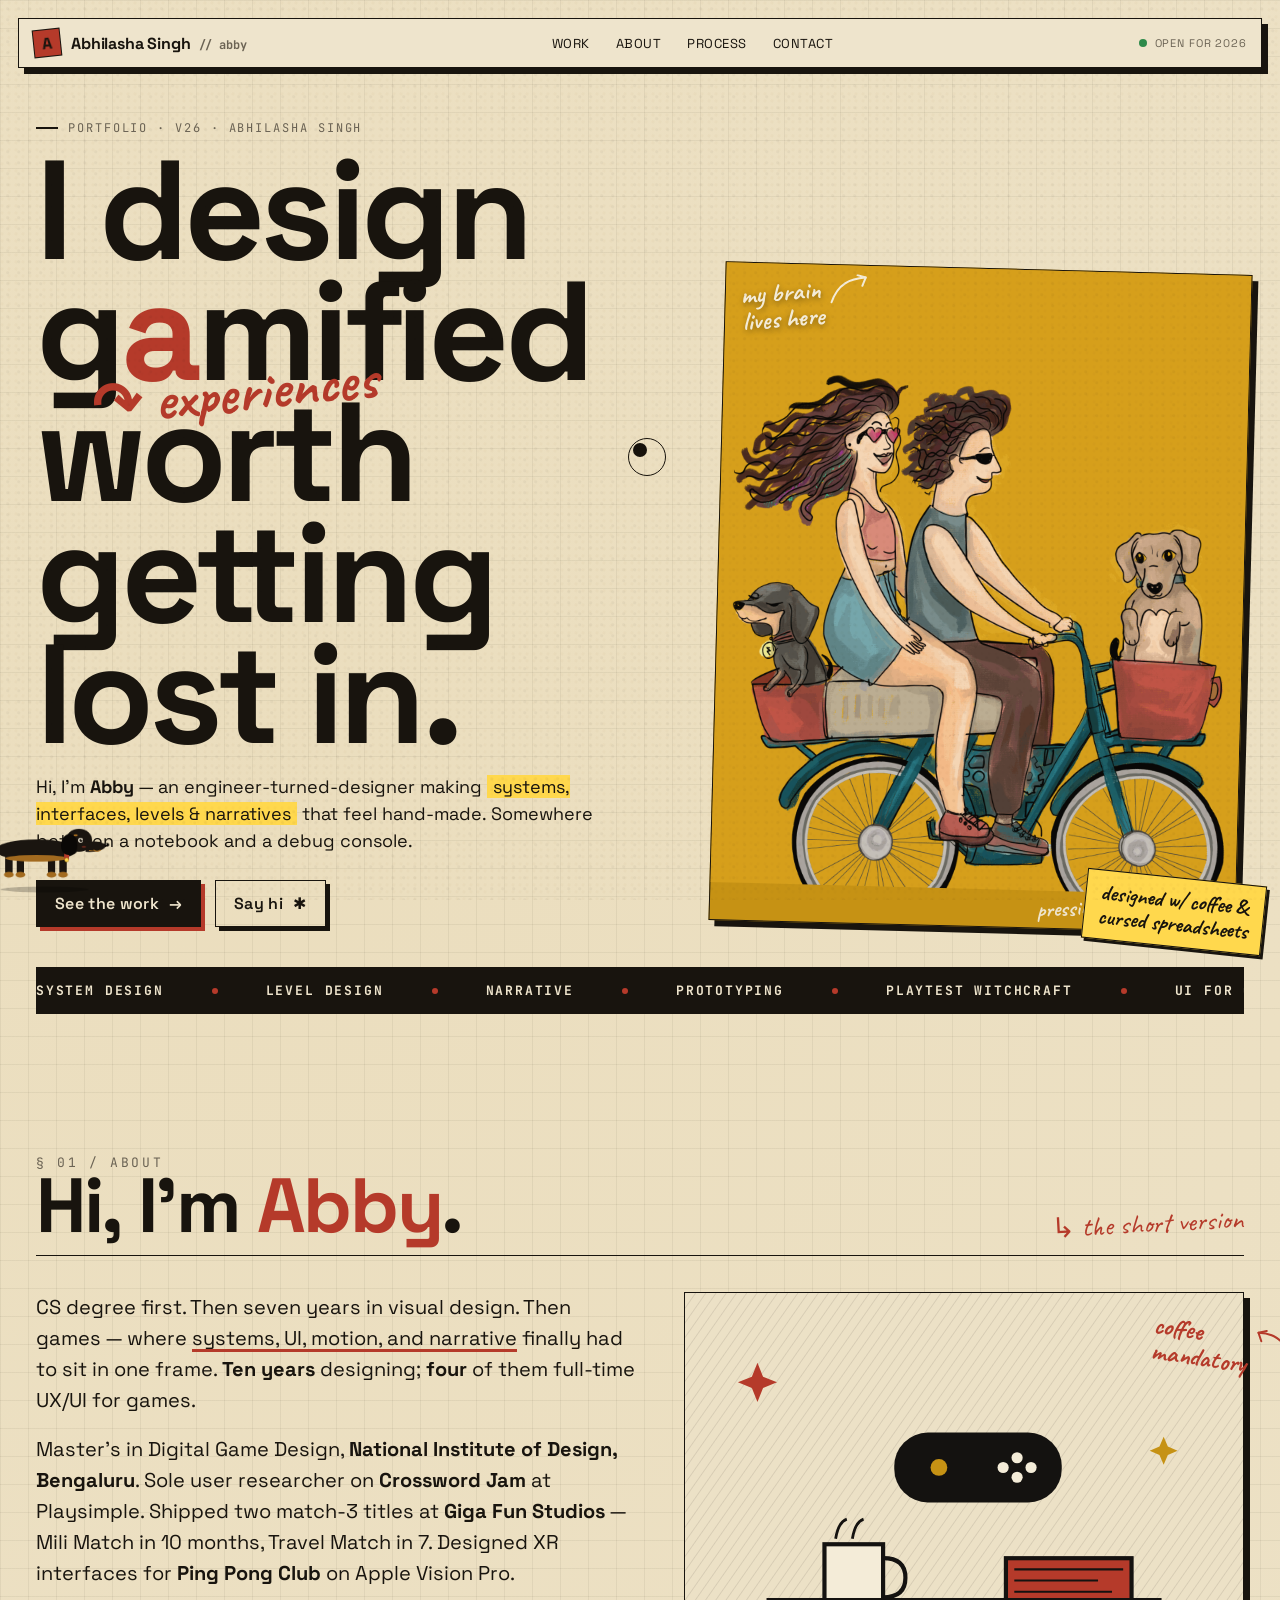
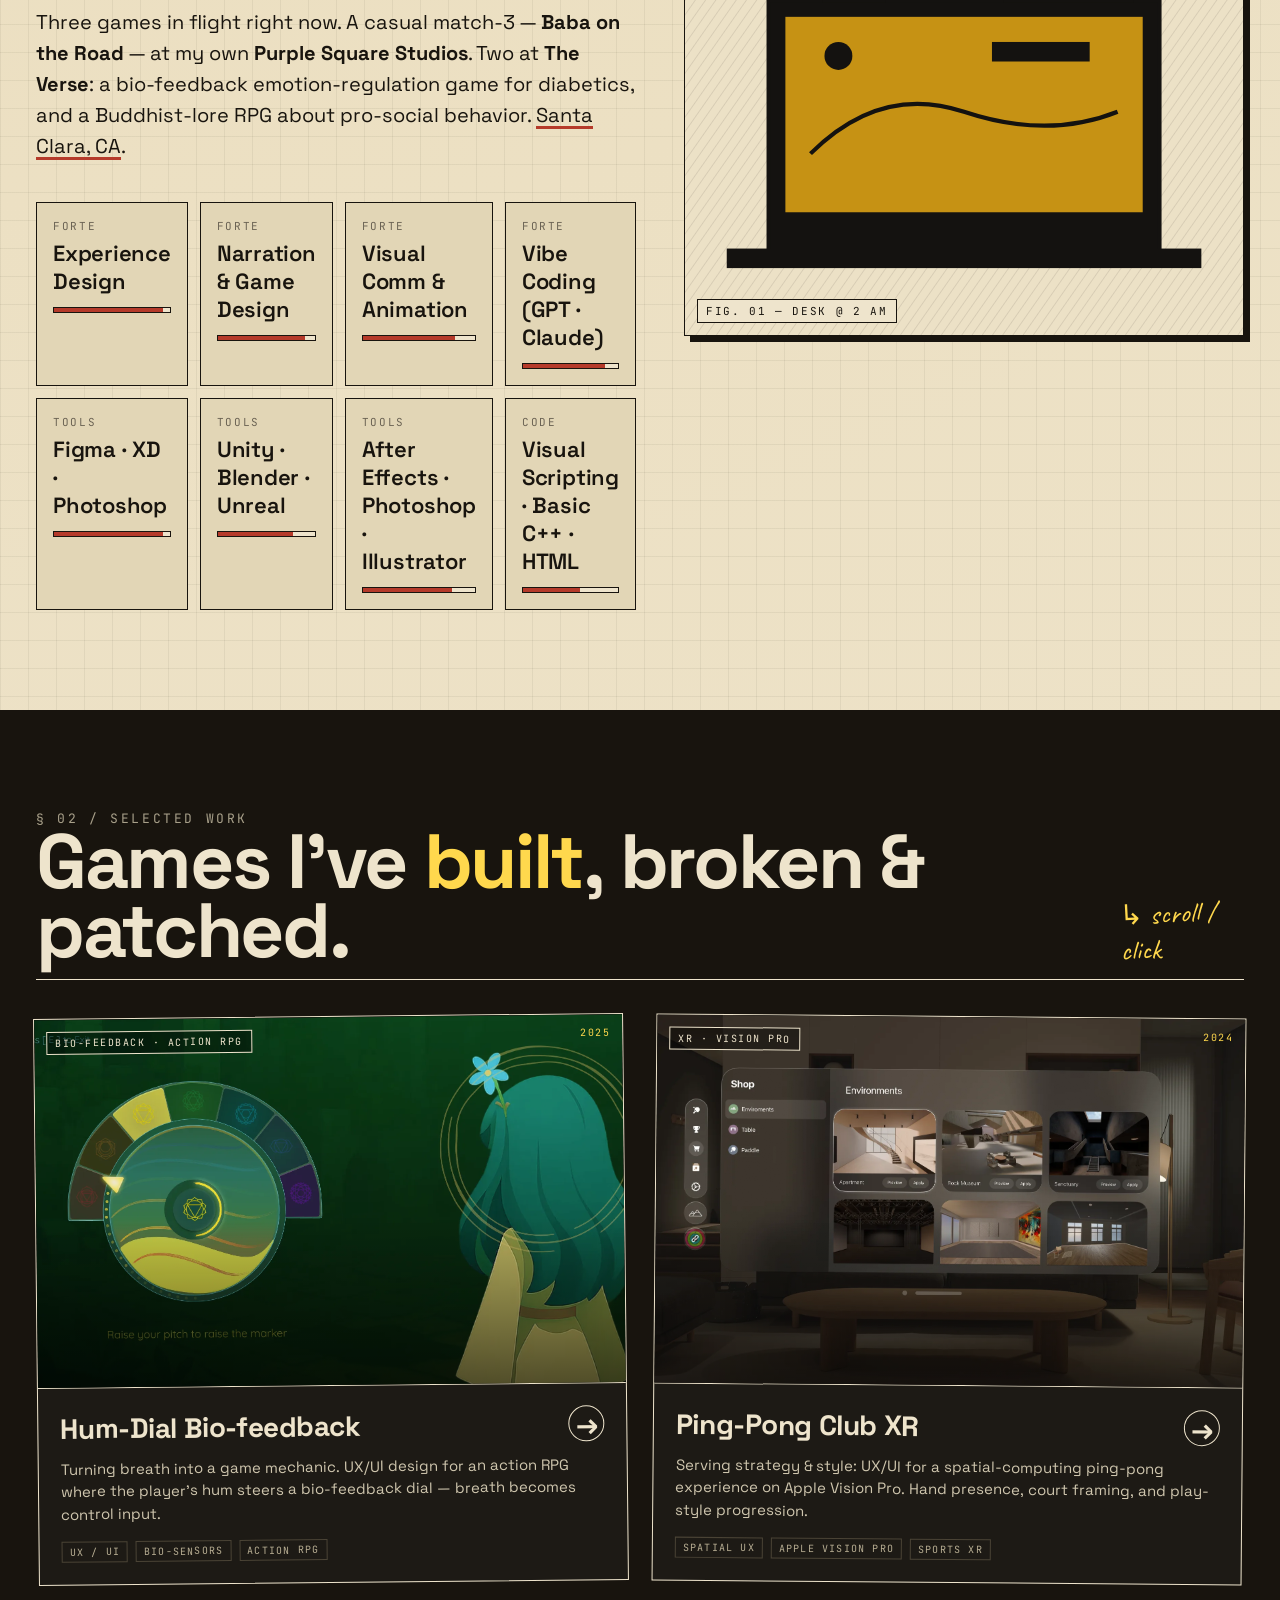
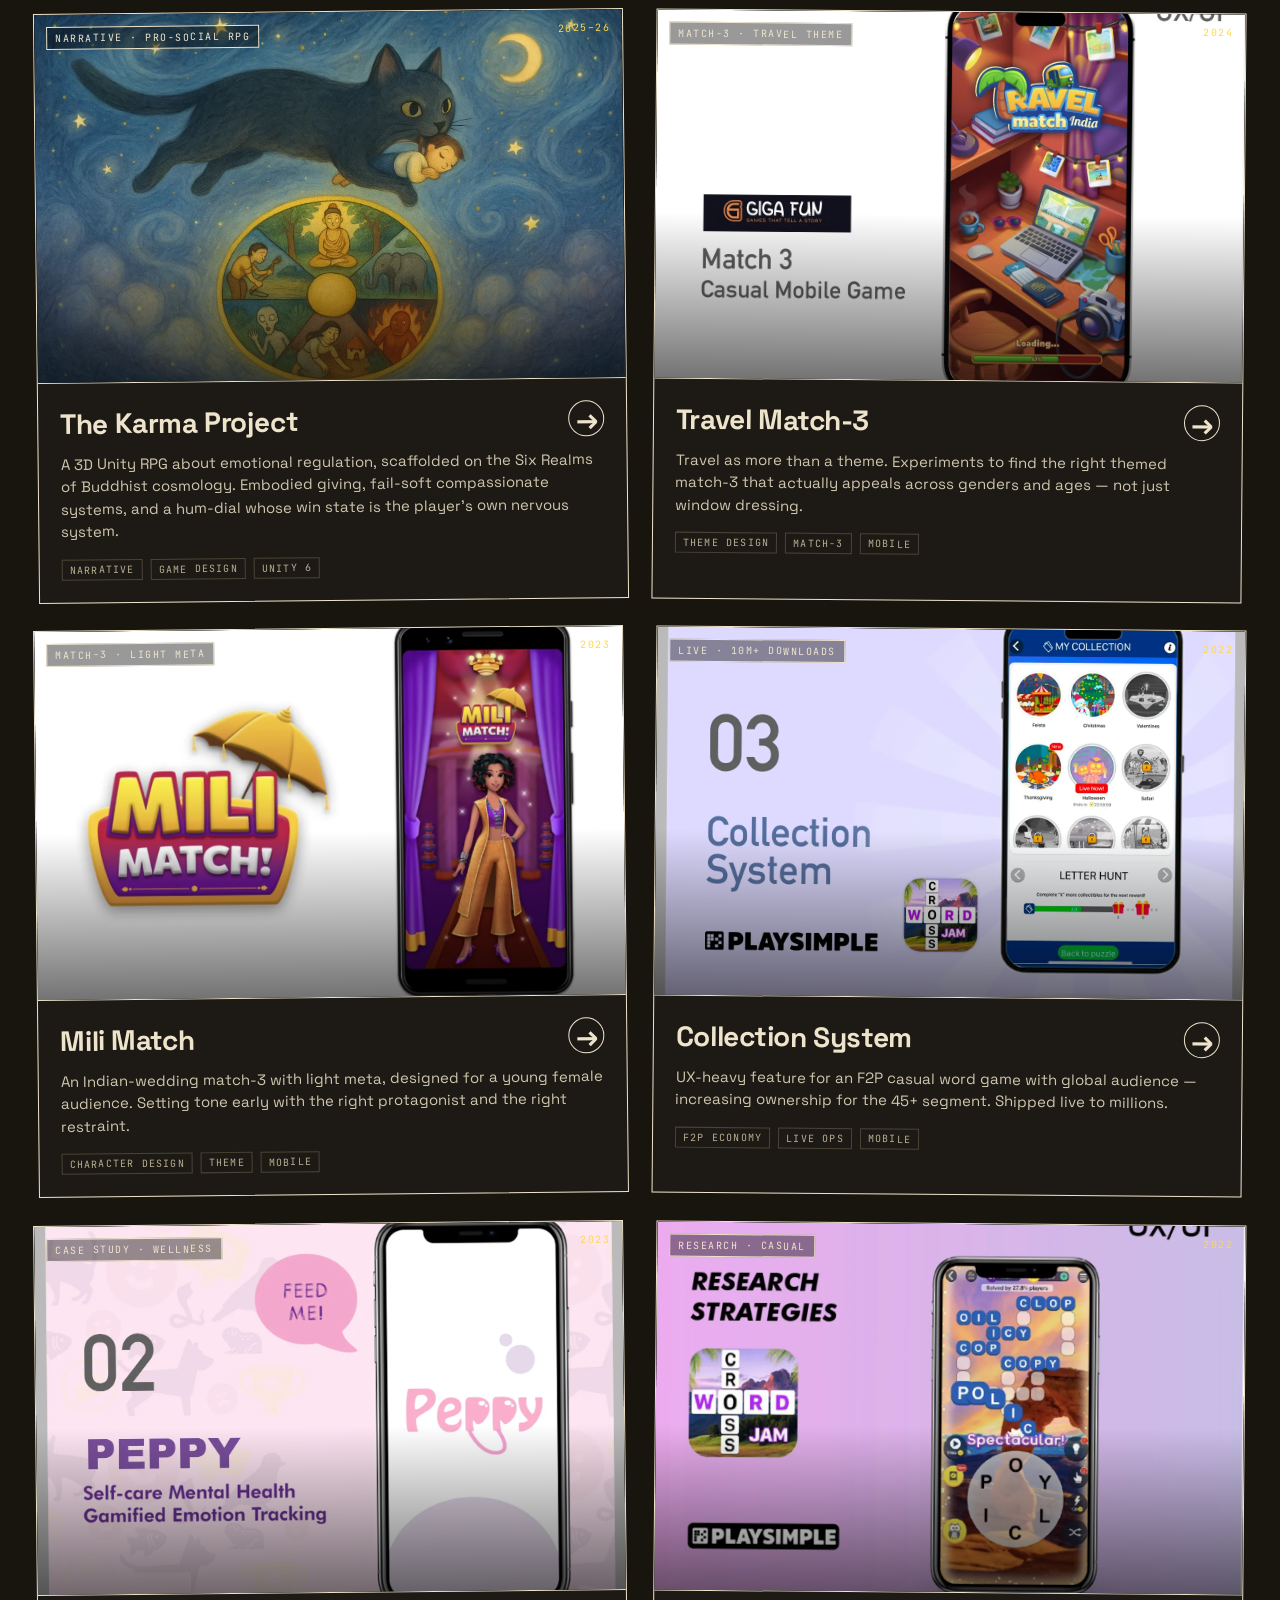
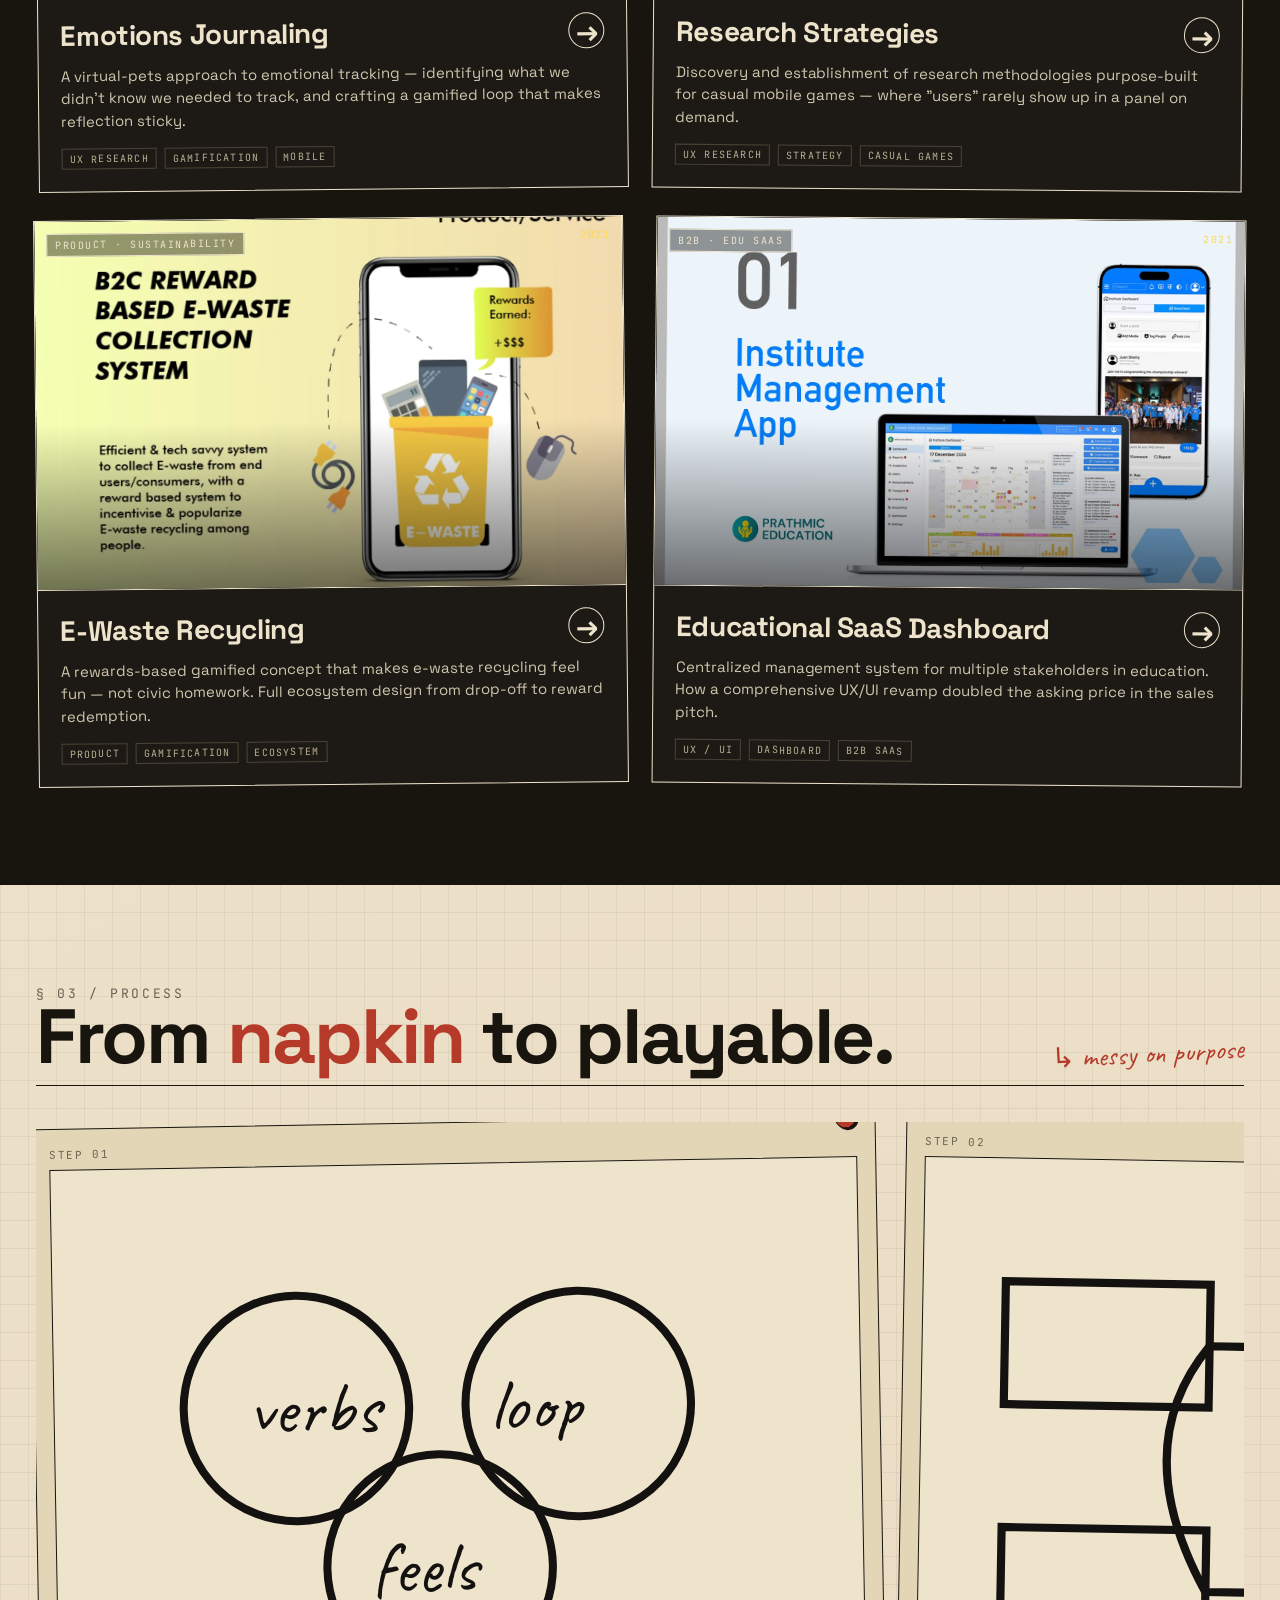
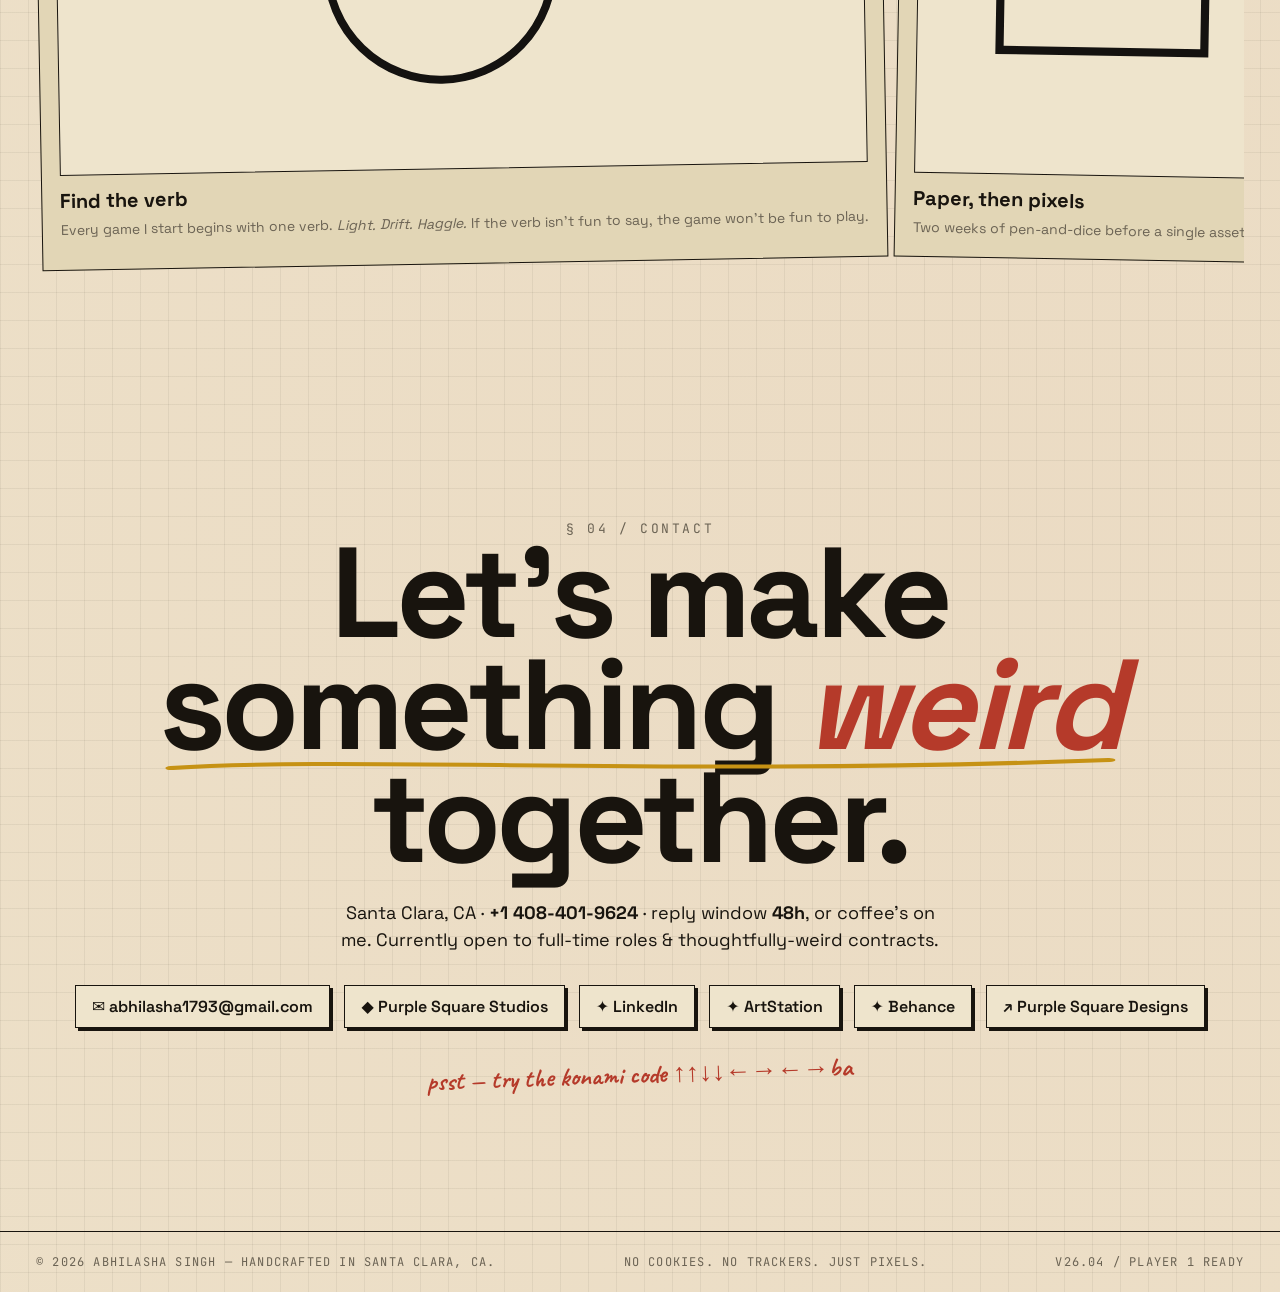
==== index.html @ 7308f390 "Dogs: spawn from opposite sides + 4s start-delay on dog2 Both dogs were spawning off-screen left onl" ====
<!doctype html>
<html lang="en">
<head>
<meta charset="utf-8" />
<meta name="viewport" content="width=device-width,initial-scale=1" />
<title>Abhilasha Singh — I design gamified experiences</title>
<link rel="preconnect" href="https://fonts.googleapis.com">
<link rel="preconnect" href="https://fonts.gstatic.com" crossorigin>
<link href="https://fonts.googleapis.com/css2?family=Space+Grotesk:wght@400;500;600;700&family=JetBrains+Mono:wght@400;500;700&family=Caveat:wght@500;700&display=swap" rel="stylesheet">
<style>
/* ----------- Tokens ----------- */
:root{
  --ink: #141210;          /* warm near-black */
  --paper: #f4ecd8;        /* aged paper */
  --paper-2:#ece1c6;
  --ochre:#c69214;         /* dark yellow primary */
  --ochre-deep:#8a6310;
  --highlight:#ffd84d;     /* punch */
  --line: #1a1814;
  --muted:#6b6354;
  --red:#b53a2a;           /* stamp red */
  --grid: rgba(20,18,16,.06);
  --radius: 2px;
  --shadow: 6px 6px 0 var(--ink);
}
*{box-sizing:border-box}
html,body{margin:0;padding:0;background:var(--paper);color:var(--ink);font-family:"Space Grotesk",system-ui,sans-serif;-webkit-font-smoothing:antialiased;}
body{
  background-image:
    radial-gradient(circle at 20% 10%, rgba(198,146,20,.08), transparent 40%),
    radial-gradient(circle at 80% 90%, rgba(181,58,42,.05), transparent 40%),
    linear-gradient(var(--grid) 1px, transparent 1px),
    linear-gradient(90deg, var(--grid) 1px, transparent 1px);
  background-size: auto, auto, 28px 28px, 28px 28px;
  cursor: none;
}
@media (hover: none){ body{cursor:auto} .cursor{display:none}}

/* paper grain */
body::before{
  content:"";position:fixed;inset:0;pointer-events:none;z-index:1;
  background-image:
    radial-gradient(circle at 30% 40%, rgba(138,99,16,.04) 0 1px, transparent 2px),
    radial-gradient(circle at 70% 80%, rgba(20,18,16,.05) 0 1px, transparent 2px);
  background-size: 7px 7px, 11px 11px;
  mix-blend-mode: multiply;
  opacity:.7;
}

a{color:inherit;text-decoration:none}
button{font:inherit;cursor:none}

.mono{font-family:"JetBrains Mono",ui-monospace,monospace}
.hand{font-family:"Caveat",cursive; font-weight:700}

/* ----------- Custom cursor ----------- */
.cursor{position:fixed;left:0;top:0;z-index:9999;pointer-events:none;mix-blend-mode:multiply;transition:transform .08s linear, width .18s, height .18s, background .18s}
.cursor .dot{width:14px;height:14px;border-radius:50%;background:var(--ink);transform:translate(-50%,-50%)}
.cursor .ring{position:absolute;left:50%;top:50%;width:38px;height:38px;border:1.5px solid var(--ink);border-radius:50%;transform:translate(-50%,-50%);transition:width .2s, height .2s, background .2s}
.cursor.hot .ring{width:60px;height:60px;background:var(--highlight)}
.cursor.hot .dot{background:var(--red)}

/* ----------- Nav ----------- */
.nav{
  position:fixed;top:18px;left:18px;right:18px;z-index:10;
  display:flex;justify-content:space-between;align-items:center;
  padding:10px 14px;border:1.5px solid var(--ink);background:var(--paper);
  box-shadow: var(--shadow);
}
.brand{display:flex;align-items:center;gap:10px;font-weight:700;letter-spacing:-.01em}
.brand .chip{width:28px;height:28px;background:var(--ochre);border:1.5px solid var(--ink);display:grid;place-items:center;font-family:"Space Grotesk";font-weight:700;transform:rotate(-6deg)}
.nav ul{display:flex;gap:22px;list-style:none;margin:0;padding:0;font-size:13px;letter-spacing:.04em;text-transform:uppercase}
.nav ul a{position:relative;padding:4px 2px}
.nav ul a::after{content:"";position:absolute;left:0;right:0;bottom:-2px;height:6px;background:var(--highlight);transform:scaleX(0);transform-origin:left;transition:transform .25s;z-index:-1;opacity:.7}
.nav ul a:hover::after{transform:scaleX(1)}
.nav .right{display:flex;align-items:center;gap:14px}
.status{display:flex;align-items:center;gap:8px;font-size:11px;letter-spacing:.08em;text-transform:uppercase;color:var(--muted)}
.status .blip{width:8px;height:8px;border-radius:50%;background:#2e8a4a;box-shadow:0 0 0 0 rgba(46,138,74,.7);animation:blip 1.8s infinite}
@keyframes blip{70%{box-shadow:0 0 0 10px rgba(46,138,74,0)} 100%{box-shadow:0 0 0 0 rgba(46,138,74,0)}}

/* ----------- Hero ----------- */
.hero{position:relative;padding:120px 36px 40px; min-height:100vh; display:flex; flex-direction:column; justify-content:center;}
.hero-grid{display:grid;grid-template-columns: 1.1fr .9fr; gap:36px; align-items:end}
.eyebrow{display:flex;gap:10px;align-items:center;font-size:12px;letter-spacing:.16em;text-transform:uppercase;color:var(--muted);margin-bottom:14px}
.eyebrow .tick{width:22px;height:1.5px;background:var(--ink)}
.headline{
  font-family:"Space Grotesk";
  font-weight:700;
  font-size: clamp(56px, 11vw, 180px);
  line-height:.86;
  letter-spacing:-.035em;
  margin:0;
}
.headline .abby{display:inline-block;position:relative}
.headline .abby em{font-style:normal;color:var(--ochre)}
.headline .deco{
  position:absolute;
  left:10%;bottom:-.5em;
  font-family:"Caveat",cursive;font-weight:700;color:var(--red);
  font-size:.42em;
  transform:rotate(-6deg);
  letter-spacing:0;
  white-space:nowrap;
  line-height:1;
}
.headline .stamp{
  display:inline-block;border:2.5px solid var(--red);color:var(--red);
  padding:6px 14px; font-family:"JetBrains Mono"; font-size:18px; letter-spacing:.1em;
  transform:rotate(-4deg); margin-left:16px; vertical-align:middle;
  text-transform:uppercase;
}
.subhead{
  margin-top:18px; max-width: 560px; font-size:18px; line-height:1.5;
}
.subhead .mark{background:var(--highlight); padding:0 6px;}
.cta-row{display:flex;gap:14px;margin-top:26px;flex-wrap:wrap}
.btn{
  display:inline-flex;align-items:center;gap:10px;
  border:1.5px solid var(--ink); padding:12px 18px;
  background:var(--ink);color:var(--paper);
  box-shadow: 4px 4px 0 var(--ochre);
  font-weight:600; letter-spacing:.02em;
  transition:transform .15s, box-shadow .15s;
}
.btn:hover{transform:translate(-2px,-2px); box-shadow:6px 6px 0 var(--ochre)}
.btn.ghost{background:transparent;color:var(--ink);box-shadow:4px 4px 0 var(--ink)}
.btn.ghost:hover{box-shadow:6px 6px 0 var(--ink)}
.btn .arrow{display:inline-block;transition:transform .2s}
.btn:hover .arrow{transform:translateX(4px)}

/* video card */
.video-card{
  position:relative;border:1.5px solid var(--ink); background:var(--ink);
  aspect-ratio: 4/5;overflow:hidden; box-shadow:var(--shadow);
  transform:rotate(1.5deg); transition:transform .3s;
}
.video-card:hover{transform:rotate(0deg) scale(1.01)}
.video-card video, .video-card img{width:100%;height:100%;object-fit:cover;display:block}
.video-card.banner{aspect-ratio:4/5; background:#c69214; border-color:var(--ink)}
.video-card .banner-crop{position:absolute;inset:0;overflow:hidden}
.video-card.banner img{width:100%;height:auto;display:block;transform:translateY(-18%);background:transparent}
.video-card .ph{
  position:absolute;inset:0;
  background:
    repeating-linear-gradient(45deg, #1a1814 0 14px, #222018 14px 28px);
  display:grid;place-items:center;
}
.video-card .ph .inner{
  text-align:center;color:var(--paper);font-family:"JetBrains Mono";font-size:12px;letter-spacing:.18em;
}
.video-card .ph .inner .big{font-family:"Space Grotesk";font-size:56px;line-height:1;letter-spacing:-.03em;color:var(--ochre);margin-bottom:10px}
.video-card .label{
  position:absolute;left:12px;top:12px;z-index:2;
  font-family:"JetBrains Mono";font-size:11px;color:var(--paper);
  border:1px solid var(--paper);padding:4px 8px;letter-spacing:.15em;text-transform:uppercase;
  background:rgba(20,18,16,.4);backdrop-filter:blur(4px);
}
.video-card .corner{position:absolute;right:10px;bottom:10px;color:var(--paper);font-family:"Caveat";font-size:22px;transform:rotate(-4deg)}
.sticky-note{
  position:absolute;right:-20px;bottom:-20px;
  background:var(--highlight);border:1.5px solid var(--ink);
  padding:10px 14px;font-family:"Caveat";font-weight:700;font-size:22px;
  transform:rotate(6deg); box-shadow:3px 3px 0 var(--ink);
  line-height:1.1; max-width:180px;
}

/* marquee ticker */
.ticker{
  margin-top:40px;border-top:1.5px solid var(--ink);border-bottom:1.5px solid var(--ink);
  overflow:hidden; background:var(--ink); color:var(--paper);
}
.ticker-track{display:flex;gap:48px;padding:14px 0;white-space:nowrap;animation:marq 38s linear infinite;font-family:"JetBrains Mono";font-size:13px;letter-spacing:.14em;text-transform:uppercase}
.ticker-track span{display:inline-flex;align-items:center;gap:48px}
.ticker-track .dot{width:6px;height:6px;background:var(--ochre);border-radius:50%}
@keyframes marq{to{transform:translateX(-50%)}}

/* ----------- Sections ----------- */
section{padding:100px 36px;position:relative}
.sec-head{display:flex;align-items:end;justify-content:space-between;gap:24px;margin-bottom:36px;border-bottom:1.5px solid var(--ink);padding-bottom:14px}
.sec-num{font-family:"JetBrains Mono";font-size:13px;letter-spacing:.2em;color:var(--muted)}
.sec-title{font-size:clamp(40px, 6vw, 84px);line-height:.9;letter-spacing:-.03em;margin:0;font-weight:700}
.sec-title em{font-style:normal;color:var(--ochre)}
.sec-kicker{font-family:"Caveat";font-size:28px;color:var(--red);transform:rotate(-3deg);display:inline-block}

/* About */
.about-grid{display:grid;grid-template-columns: 1fr 1fr; gap:48px;align-items:start}
.bio p{font-size:20px;line-height:1.55;margin:0 0 18px}
.bio .highlight{background:var(--highlight);padding:2px 6px;}
.bio .underline{text-decoration:underline;text-decoration-color:var(--ochre);text-decoration-thickness:3px;text-underline-offset:4px}
.portrait{
  position:relative; aspect-ratio:1/1.15; border:1.5px solid var(--ink);
  background: var(--paper-2);
  box-shadow: var(--shadow);
  overflow:hidden;
}
.portrait svg{width:100%;height:100%;display:block}
.portrait .tag{position:absolute;left:12px;bottom:12px;font-family:"JetBrains Mono";font-size:11px;letter-spacing:.15em;text-transform:uppercase;color:var(--ink);background:var(--paper);border:1px solid var(--ink);padding:4px 8px}
.annotate{position:absolute;font-family:"Caveat";font-weight:700;color:var(--red);font-size:26px;display:flex;gap:6px;align-items:flex-start;line-height:1}
.annotate svg{width:40px;height:30px;flex-shrink:0}

.skills{margin-top:40px;display:grid;grid-template-columns:repeat(4,1fr);gap:12px}
.skill{
  border:1.5px solid var(--ink);padding:16px;background:var(--paper-2);
  transition:transform .2s, background .2s;
}
.skill:hover{transform:translate(-3px,-3px);box-shadow:5px 5px 0 var(--ochre);background:var(--paper)}
.skill .k{font-family:"JetBrains Mono";font-size:11px;letter-spacing:.15em;color:var(--muted);text-transform:uppercase}
.skill .v{font-size:22px;font-weight:600;letter-spacing:-.01em;margin-top:6px}
.skill .meter{margin-top:12px;height:6px;background:var(--paper);border:1px solid var(--ink);overflow:hidden}
.skill .meter i{display:block;height:100%;background:var(--ochre)}

/* ----------- Projects ----------- */
.projects{background:var(--ink);color:var(--paper)}
.projects .sec-head{border-bottom-color:var(--paper)}
.projects .sec-num{color:#a8a08a}
.projects .sec-title em{color:var(--highlight)}
.proj-grid{display:grid;grid-template-columns:repeat(2,1fr);gap:28px}
.proj{
  position:relative;border:1.5px solid var(--paper);background:#1d1a15;
  padding:0;overflow:hidden;
  transition:transform .25s;
}
.proj:nth-child(odd){transform:rotate(-.6deg)}
.proj:nth-child(even){transform:rotate(.5deg)}
.proj:hover{transform:rotate(0) translateY(-6px)}
.proj .art{
  aspect-ratio:16/10; position:relative; overflow:hidden;
  background:#0d0c0a;
}
.proj .art .bg{position:absolute;inset:0}
.proj .art .bg svg{width:100%;height:100%}
.proj .art .tag{
  position:absolute;left:12px;top:12px;font-family:"JetBrains Mono";font-size:10px;letter-spacing:.15em;text-transform:uppercase;
  border:1px solid var(--paper);color:var(--paper);padding:4px 8px;background:rgba(0,0,0,.4);
}
.proj .art .yr{position:absolute;right:12px;top:12px;font-family:"JetBrains Mono";font-size:10px;letter-spacing:.15em;color:var(--highlight)}
.proj .body{padding:22px;display:flex;flex-direction:column;gap:12px;border-top:1.5px solid var(--paper)}
.proj .title{font-size:28px;letter-spacing:-.015em;font-weight:700;display:flex;align-items:center;justify-content:space-between;gap:10px}
.proj .title .go{width:36px;height:36px;border:1.5px solid var(--paper);display:grid;place-items:center;border-radius:50%;transition:background .2s,color .2s}
.proj:hover .title .go{background:var(--highlight);color:var(--ink);border-color:var(--highlight)}
.proj .desc{color:#cfc6ae;line-height:1.5;font-size:15px;margin:0}
.proj .meta{display:flex;gap:8px;flex-wrap:wrap;margin-top:4px}
.proj .meta span{font-family:"JetBrains Mono";font-size:10px;letter-spacing:.12em;text-transform:uppercase;border:1px solid #4a4335;padding:3px 7px;color:#b8ae93}
.proj.featured{grid-column:span 2}
.proj.featured .art{aspect-ratio:16/6}
.proj .art img{position:absolute;inset:0;width:100%;height:100%;object-fit:cover;display:block}
.proj .art::after{content:"";position:absolute;inset:0;background:linear-gradient(180deg,transparent 55%,rgba(0,0,0,.55));pointer-events:none;z-index:1}
.proj .art .tag,.proj .art .yr,.proj .art .sticker{z-index:2}

/* decorative stickers */
.sticker{
  position:absolute;z-index:2;font-family:"Caveat";font-weight:700;
  background:var(--ochre);color:var(--ink);padding:6px 10px;border:1.5px solid var(--ink);
  box-shadow:3px 3px 0 var(--ink);font-size:20px;transform:rotate(-6deg);
}

/* ----------- Process ----------- */
.process .rail{display:flex;gap:18px;overflow-x:auto;padding-bottom:16px;scroll-snap-type:x mandatory}
.process .card{
  min-width:320px;flex:0 0 auto;scroll-snap-align:start;
  border:1.5px solid var(--ink);background:var(--paper-2);padding:18px;
  position:relative;
}
.process .card:nth-child(odd){transform:rotate(-1deg)}
.process .card:nth-child(even){transform:rotate(1deg)}
.process .card .idx{font-family:"JetBrains Mono";font-size:11px;letter-spacing:.15em;color:var(--muted);margin-bottom:8px}
.process .card .sketch{aspect-ratio:4/3;background:var(--paper);border:1.5px solid var(--ink);margin-bottom:12px;overflow:hidden}
.process .card h4{margin:0 0 6px;font-size:20px}
.process .card p{margin:0;font-size:14px;color:var(--muted);line-height:1.5}
.process .card .pin{position:absolute;top:-10px;right:18px;width:22px;height:22px;background:var(--red);border-radius:50%;border:1.5px solid var(--ink);box-shadow:2px 2px 0 var(--ink)}

/* ----------- Contact ----------- */
.contact{text-align:center;padding:140px 36px}
.contact h2{font-size:clamp(60px,10vw,180px);line-height:.88;margin:0;letter-spacing:-.035em;font-weight:700}
.contact h2 em{font-style:italic;color:var(--ochre);font-family:"Space Grotesk"}
.contact .underline-scribble{position:relative;display:inline-block}
.contact .underline-scribble svg{position:absolute;left:0;right:0;bottom:-12px;width:100%;height:22px}
.contact .sub{max-width:620px;margin:24px auto 32px;font-size:18px;line-height:1.5}
.contact .links{display:flex;gap:14px;justify-content:center;flex-wrap:wrap;margin-top:10px}
.contact .links a{
  border:1.5px solid var(--ink);padding:10px 16px;background:var(--paper);
  box-shadow:3px 3px 0 var(--ink);font-weight:600;
  display:inline-flex;align-items:center;gap:8px;
  transition:transform .15s, background .15s;
}
.contact .links a:hover{transform:translate(-2px,-2px);box-shadow:5px 5px 0 var(--ink);background:var(--highlight)}

/* ----------- Footer ----------- */
footer{border-top:1.5px solid var(--ink);padding:22px 36px;display:flex;justify-content:space-between;gap:16px;font-family:"JetBrains Mono";font-size:12px;letter-spacing:.1em;text-transform:uppercase;color:var(--muted);flex-wrap:wrap}

/* ----------- Reveal ----------- */
.reveal{opacity:0;transform:translateY(18px);transition:opacity .7s ease, transform .7s cubic-bezier(.2,.8,.2,1)}
.reveal.in{opacity:1;transform:none}

/* ----------- Tweaks ----------- */
.tweaks{
  position:fixed;right:18px;bottom:18px;z-index:50;
  background:var(--paper);border:1.5px solid var(--ink);box-shadow:var(--shadow);
  width:260px;padding:12px;display:none;font-family:"JetBrains Mono";font-size:12px;
}
.tweaks.open{display:block}
.tweaks h4{margin:0 0 10px;font-family:"Space Grotesk";letter-spacing:-.01em;font-size:16px}
.tweaks .row{display:flex;justify-content:space-between;align-items:center;gap:10px;margin:8px 0}
.tweaks .swatches{display:flex;gap:6px}
.tweaks .sw{width:22px;height:22px;border:1.5px solid var(--ink);cursor:none}
.tweaks input[type=range]{width:110px}
.tweaks .seg{display:flex;border:1.5px solid var(--ink)}
.tweaks .seg button{flex:1;padding:4px 6px;background:var(--paper);border:0;border-left:1.5px solid var(--ink)}
.tweaks .seg button:first-child{border-left:0}
.tweaks .seg button.on{background:var(--ink);color:var(--paper)}

/* ----------- Dachshunds ----------- */
.doggos{position:fixed;left:0;right:0;bottom:0;height:110px;pointer-events:none;z-index:8;overflow:visible}
.doggo{position:absolute;bottom:4px;will-change:transform,left;transform-origin:50% 100%}
.doggo svg{display:block;overflow:visible}
.doggo .legA{transform-box:fill-box;transform-origin:50% 0%;animation:trot .36s ease-in-out infinite}
.doggo .legB{transform-box:fill-box;transform-origin:50% 0%;animation:trot .36s ease-in-out infinite;animation-delay:-.18s}
.doggo .tail{transform-box:fill-box;transform-origin:100% 50%;animation:wag .42s ease-in-out infinite}
.doggo .ear{transform-box:fill-box;transform-origin:50% 10%;animation:flop .36s ease-in-out infinite}
.doggo .bob{animation:bob .36s ease-in-out infinite;transform-box:fill-box;transform-origin:50% 100%}
.doggo.sniff .legA,.doggo.sniff .legB,.doggo.sniff .bob{animation:none}
.doggo.sniff .head{animation:sniff .5s ease-in-out infinite;transform-box:fill-box;transform-origin:50% 100%}
.doggo .shadow{opacity:.22;transform-box:fill-box;transform-origin:center;animation:shad .36s ease-in-out infinite}
@keyframes trot{0%{transform:translateY(0) rotate(20deg)}25%{transform:translateY(-2px) rotate(0)}50%{transform:translateY(0) rotate(-20deg)}75%{transform:translateY(-2px) rotate(0)}100%{transform:translateY(0) rotate(20deg)}}
@keyframes wag{0%,100%{transform:rotate(-28deg)}50%{transform:rotate(22deg)}}
@keyframes flop{0%,100%{transform:rotate(-14deg) translateY(0)}50%{transform:rotate(12deg) translateY(-2px)}}
@keyframes sniff{0%,100%{transform:translateY(0) rotate(0)}50%{transform:translateY(3px) rotate(-4deg)}}
@keyframes bob{0%,100%{transform:translateY(0)}50%{transform:translateY(-3px)}}
.doggo.jump svg{animation:doggoJump .6s cubic-bezier(.3,.7,.4,1)}
@keyframes doggoJump{0%{transform:translateY(0)}35%{transform:translateY(-32px) rotate(-4deg)}55%{transform:translateY(-32px) rotate(-4deg)}100%{transform:translateY(0)}}
@keyframes shad{0%,100%{transform:scaleX(1)}50%{transform:scaleX(.85)}}
.doggo .sniffpuff{opacity:0;transform-box:fill-box;transform-origin:center}
.doggo.sniff .sniffpuff{animation:puff 1.2s ease-out infinite}
/* Heart farts */
.doggo .heart-fart{position:absolute;left:-4px;bottom:28px;font-family:system-ui,-apple-system,sans-serif;font-size:16px;color:#b53a2a;pointer-events:none;filter:drop-shadow(0 1px 0 rgba(0,0,0,.08));animation:heartFart 1.8s cubic-bezier(.2,.7,.4,1) forwards;will-change:transform,opacity}
@keyframes heartFart{
  0%{opacity:0;transform:translate(0,0) scale(.4) rotate(0)}
  15%{opacity:.95;transform:translate(calc(var(--dx,0px)*.3),-10px) scale(1) rotate(var(--rot,0deg))}
  100%{opacity:0;transform:translate(var(--dx,-12px),-62px) scale(1.3) rotate(calc(var(--rot,0deg)*2))}
}
/* Bark */
.doggo .bark-bubble{position:absolute;bottom:72px;right:-4px;padding:2px 12px;font-family:"Caveat",cursive;font-weight:700;font-size:22px;color:var(--ink);background:var(--paper);border:1.5px solid var(--ink);border-radius:14px;box-shadow:2px 2px 0 var(--ink);opacity:0;pointer-events:none;white-space:nowrap;transform-origin:bottom right;line-height:1.1}
.doggo .bark-bubble::after{content:"";position:absolute;right:16px;bottom:-8px;width:0;height:0;border:7px solid transparent;border-top-color:var(--ink);border-bottom:0}
.doggo .bark-bubble::before{content:"";position:absolute;right:17px;bottom:-6px;width:0;height:0;border:6px solid transparent;border-top-color:var(--paper);border-bottom:0;z-index:1}
.doggo.facing-left .bark-bubble span{display:inline-block;transform:scaleX(-1)}
.doggo.bark .bark-bubble{animation:barkPop .75s ease-out forwards}
@keyframes barkPop{
  0%{opacity:0;transform:scale(.5) rotate(-10deg)}
  25%{opacity:1;transform:scale(1.15) rotate(3deg)}
  55%{transform:scale(.96) rotate(-2deg)}
  80%{opacity:1;transform:scale(1.04) rotate(0)}
  100%{opacity:0;transform:scale(.9)}
}
.doggo.bark .mouth{animation:mouthBark .22s ease-in-out 3;transform-box:fill-box;transform-origin:center}
@keyframes mouthBark{0%,100%{transform:scaleY(1)}50%{transform:scaleY(3.2) translateY(1px)}}
/* Pitch bubbles — random "hire my mom" comic pitches */
.doggo .pitch-bubble{position:absolute;bottom:76px;right:-8px;padding:6px 12px;font-family:"Space Grotesk",system-ui,sans-serif;font-weight:600;font-size:13px;line-height:1.25;color:var(--ink);background:var(--paper);border:1.5px solid var(--ink);border-radius:14px;box-shadow:2px 2px 0 var(--ink);opacity:0;pointer-events:none;max-width:180px;width:max-content;text-align:center;transform-origin:bottom right;letter-spacing:.01em}
.doggo .pitch-bubble::after{content:"";position:absolute;right:20px;bottom:-8px;width:0;height:0;border:7px solid transparent;border-top-color:var(--ink);border-bottom:0}
.doggo .pitch-bubble::before{content:"";position:absolute;right:21px;bottom:-6px;width:0;height:0;border:6px solid transparent;border-top-color:var(--paper);border-bottom:0;z-index:1}
.doggo.facing-left .pitch-bubble span{display:inline-block;transform:scaleX(-1)}
.doggo.pitching .pitch-bubble{animation:pitchPop 4s ease-out forwards}
@keyframes pitchPop{
  0%{opacity:0;transform:scale(.5) rotate(-6deg)}
  8%{opacity:1;transform:scale(1.08) rotate(2deg)}
  16%{transform:scale(1) rotate(0)}
  88%{opacity:1;transform:scale(1) rotate(0)}
  100%{opacity:0;transform:scale(.92) translateY(-6px)}
}
@media (prefers-reduced-motion: reduce){
  .doggo .legA,.doggo .legB,.doggo .tail,.doggo .ear,.doggo .bob,.doggo .shadow{animation:none!important}
  .doggo .heart-fart,.doggo.bark .bark-bubble,.doggo.bark .mouth,.doggo.pitching .pitch-bubble{animation:none!important;opacity:0!important}
}
@keyframes puff{0%{opacity:0;transform:translate(0,0) scale(.6)}30%{opacity:.8}100%{opacity:0;transform:translate(10px,-10px) scale(1.3)}}

/* ----------- Easter egg ----------- */
.egg{
  position:fixed;inset:0;display:none;place-items:center;z-index:200;
  background:radial-gradient(circle at 50% 50%, rgba(20,18,16,.92), rgba(20,18,16,.98));
  color:var(--paper);text-align:center;
}
.egg.on{display:grid}
.egg .box{border:1.5px solid var(--highlight);padding:40px;background:#0f0e0c;box-shadow:8px 8px 0 var(--ochre)}
.egg h3{font-family:"Space Grotesk";font-size:48px;margin:0 0 10px;color:var(--highlight);letter-spacing:-.02em}
.egg p{font-family:"JetBrains Mono";letter-spacing:.1em;margin:0 0 18px}
.egg button{background:var(--highlight);color:var(--ink);border:1.5px solid var(--highlight);padding:10px 16px;font-weight:700}

/* ----------- Responsive ----------- */
@media (max-width: 900px){
  .hero-grid{grid-template-columns:1fr}
  .about-grid{grid-template-columns:1fr}
  .skills{grid-template-columns:repeat(2,1fr)}
  .proj-grid{grid-template-columns:1fr}
  .proj.featured{grid-column:auto}
  .nav ul{display:none}
}
</style>
</head>
<body>

<!-- cursor -->
<div class="cursor" id="cursor"><div class="ring"></div><div class="dot"></div></div>

<!-- nav -->
<nav class="nav">
  <div class="brand">
    <div class="chip">A</div>
    <div>Abhilasha Singh<span class="mono" style="color:var(--muted);margin-left:8px;font-size:12px">// abby</span></div>
  </div>
  <ul>
    <li><a href="#work" data-hot>Work</a></li>
    <li><a href="#about" data-hot>About</a></li>
    <li><a href="#process" data-hot>Process</a></li>
    <li><a href="#contact" data-hot>Contact</a></li>
  </ul>
  <div class="right">
    <div class="status"><span class="blip"></span><span>Open for 2026</span></div>
  </div>
</nav>

<!-- HERO -->
<header class="hero" id="top">
  <div class="hero-grid">
    <div>
      <div class="eyebrow"><span class="tick"></span><span class="mono">Portfolio · v26 · Abhilasha Singh</span></div>
      <h1 class="headline">
        I design<br>
        <span class="abby">g<em>a</em>mified <span class="deco">↷ experiences</span></span><br>
        worth getting<br>
        lost&nbsp;in.
      </h1>
      <p class="subhead">
        Hi, I'm <b>Abby</b> — an engineer-turned-designer making
        <span class="mark">systems, interfaces, levels & narratives</span>
        that feel hand-made. Somewhere between a notebook and a debug console.
      </p>
      <div class="cta-row">
        <a class="btn" href="#work" data-hot>See the work <span class="arrow">→</span></a>
        <a class="btn ghost" href="#contact" data-hot>Say hi <span class="arrow">✱</span></a>
      </div>
    </div>

    <div style="position:relative">
      <div class="video-card banner" data-hot>
        <!-- annotation inside banner -->
        <div class="annotate" style="left:16px;top:14px;transform:rotate(-6deg);z-index:3;color:#f4ecd8;text-shadow:0 2px 6px rgba(0,0,0,.4)">
          <span>my brain<br>lives here</span>
          <svg viewBox="0 0 40 30" fill="none" stroke="currentColor" stroke-width="2" stroke-linecap="round" style="transform:scaleY(-1)">
            <path d="M2 4 C 10 22, 22 26, 38 26" />
            <path d="M38 26 L 30 29 M38 26 L 34 18"/>
          </svg>
        </div>
        <div class="banner-crop"><img src="assets/banner2.gif" alt="Abby & dachshund on a bike"/></div>
        <div class="corner hand">pressing start is a feeling</div>
      </div>
      <div class="sticky-note">designed w/ coffee & cursed spreadsheets</div>
    </div>
  </div>

  <!-- ticker -->
  <div class="ticker" aria-hidden="true">
    <div class="ticker-track" id="tick">
      <span>
        <b>System Design</b><i class="dot"></i>
        <b>Level Design</b><i class="dot"></i>
        <b>Narrative</b><i class="dot"></i>
        <b>Prototyping</b><i class="dot"></i>
        <b>Playtest Witchcraft</b><i class="dot"></i>
        <b>UI for Games</b><i class="dot"></i>
        <b>Economy Tuning</b><i class="dot"></i>
        <b>Spreadsheet Sorcery</b><i class="dot"></i>
      </span>
      <span>
        <b>System Design</b><i class="dot"></i>
        <b>Level Design</b><i class="dot"></i>
        <b>Narrative</b><i class="dot"></i>
        <b>Prototyping</b><i class="dot"></i>
        <b>Playtest Witchcraft</b><i class="dot"></i>
        <b>UI for Games</b><i class="dot"></i>
        <b>Economy Tuning</b><i class="dot"></i>
        <b>Spreadsheet Sorcery</b><i class="dot"></i>
      </span>
    </div>
  </div>
</header>

<!-- ABOUT -->
<section id="about" data-screen-label="02 About">
  <div class="sec-head reveal">
    <div>
      <div class="sec-num mono">§ 01 / ABOUT</div>
      <h2 class="sec-title">Hi, I'm <em>Abby</em>.</h2>
    </div>
    <div class="sec-kicker">↳ the short version</div>
  </div>

  <div class="about-grid">
    <div class="bio reveal">
      <p>CS degree first. Then seven years in visual design. Then games — where <span class="underline">systems, UI, motion, and narrative</span> finally had to sit in one frame. <b>Ten years</b> designing; <b>four</b> of them full-time UX/UI for games.</p>
      <p>Master's in Digital Game Design, <b>National Institute of Design, Bengaluru</b>. Sole user researcher on <b>Crossword Jam</b> at Playsimple. Shipped two match-3 titles at <b>Giga Fun Studios</b> — Mili Match in 10 months, Travel Match in 7. Designed XR interfaces for <b>Ping Pong Club</b> on Apple Vision Pro.</p>
      <p>Three games in flight right now. A casual match-3 — <b>Baba on the Road</b> — at my own <b>Purple Square Studios</b>. Two at <b>The Verse</b>: a bio-feedback emotion-regulation game for diabetics, and a Buddhist-lore RPG about pro-social behavior. <span class="underline">Santa Clara, CA</span>.</p>
      <div class="skills">
        <div class="skill"><div class="k">FORTE</div><div class="v">Experience Design</div><div class="meter"><i style="width:94%"></i></div></div>
        <div class="skill"><div class="k">FORTE</div><div class="v">Narration & Game Design</div><div class="meter"><i style="width:90%"></i></div></div>
        <div class="skill"><div class="k">FORTE</div><div class="v">Visual Comm & Animation</div><div class="meter"><i style="width:82%"></i></div></div>
        <div class="skill"><div class="k">FORTE</div><div class="v">Vibe Coding (GPT · Claude)</div><div class="meter"><i style="width:86%"></i></div></div>
        <div class="skill"><div class="k">TOOLS</div><div class="v">Figma · XD · Photoshop</div><div class="meter"><i style="width:94%"></i></div></div>
        <div class="skill"><div class="k">TOOLS</div><div class="v">Unity · Blender · Unreal</div><div class="meter"><i style="width:78%"></i></div></div>
        <div class="skill"><div class="k">TOOLS</div><div class="v">After Effects · Photoshop · Illustrator</div><div class="meter"><i style="width:80%"></i></div></div>
        <div class="skill"><div class="k">CODE</div><div class="v">Visual Scripting · Basic C++ · HTML</div><div class="meter"><i style="width:60%"></i></div></div>
      </div>
    </div>

    <div class="reveal" style="position:relative">
      <div class="portrait">
        <!-- hand-drawn-feel SVG placeholder scene -->
        <svg viewBox="0 0 400 460" preserveAspectRatio="xMidYMid slice">
          <defs>
            <pattern id="hatch" patternUnits="userSpaceOnUse" width="6" height="6" patternTransform="rotate(35)">
              <rect width="6" height="6" fill="#ece1c6"/>
              <path d="M0,0 L0,6" stroke="#14121022" stroke-width="1"/>
            </pattern>
          </defs>
          <rect width="400" height="460" fill="url(#hatch)"/>
          <!-- monitor -->
          <rect x="60" y="220" width="280" height="180" fill="#141210" stroke="#141210" stroke-width="3"/>
          <rect x="72" y="232" width="256" height="140" fill="#c69214"/>
          <!-- screen doodles -->
          <path d="M90 330 Q 140 280 200 300 T 310 300" stroke="#141210" stroke-width="3" fill="none"/>
          <circle cx="110" cy="260" r="10" fill="#141210"/>
          <rect x="220" y="250" width="70" height="14" fill="#141210"/>
          <!-- desk -->
          <rect x="30" y="398" width="340" height="14" fill="#141210"/>
          <!-- mug -->
          <rect x="100" y="180" width="42" height="40" fill="#f4ecd8" stroke="#141210" stroke-width="3"/>
          <path d="M142 190 q 16 0 16 14 q 0 14 -16 14" fill="none" stroke="#141210" stroke-width="3"/>
          <path d="M108 176 q 2 -12 8 -14 M120 176 q 2 -12 8 -14" stroke="#141210" stroke-width="2" fill="none"/>
          <!-- notebook -->
          <rect x="230" y="190" width="90" height="30" fill="#b53a2a" stroke="#141210" stroke-width="3"/>
          <path d="M236 198 h 78 M236 206 h 60 M236 214 h 70" stroke="#141210" stroke-width="1.5"/>
          <!-- controller -->
          <g transform="translate(150 100)">
            <rect x="0" y="0" width="120" height="50" rx="24" fill="#141210"/>
            <circle cx="32" cy="25" r="6" fill="#c69214"/>
            <circle cx="88" cy="18" r="4" fill="#f4ecd8"/>
            <circle cx="88" cy="32" r="4" fill="#f4ecd8"/>
            <circle cx="98" cy="25" r="4" fill="#f4ecd8"/>
            <circle cx="78" cy="25" r="4" fill="#f4ecd8"/>
          </g>
          <!-- stars -->
          <path d="M 48 60 l 4 -10 l 4 10 l 10 4 l -10 4 l -4 10 l -4 -10 l -10 -4 z" fill="#b53a2a"/>
          <path d="M 340 110 l 3 -7 l 3 7 l 7 3 l -7 3 l -3 7 l -3 -7 l -7 -3 z" fill="#c69214"/>
        </svg>
        <div class="tag mono">Fig. 01 — desk @ 2 AM</div>
      </div>

      <div class="annotate" style="right:-50px;top:30px;transform:rotate(8deg);">
        <span style="text-align:left">coffee<br>mandatory</span>
        <svg viewBox="0 0 40 30" fill="none" stroke="currentColor" stroke-width="2" stroke-linecap="round">
          <path d="M38 28 C 30 10, 18 4, 2 6" />
          <path d="M2 6 L 10 3 M2 6 L 6 14"/>
        </svg>
      </div>
    </div>
  </div>
</section>

<!-- PROJECTS -->
<section class="projects" id="work" data-screen-label="03 Projects">
  <div class="sec-head reveal">
    <div>
      <div class="sec-num mono">§ 02 / SELECTED WORK</div>
      <h2 class="sec-title">Games I've <em>built</em>, broken & patched.</h2>
    </div>
    <div class="sec-kicker" style="color:var(--highlight)">↳ scroll / click</div>
  </div>

  <div class="proj-grid">
    <!-- 01. Hum-Dial Bio-feedback (Notion) -->
    <a class="proj" data-hot href="https://medium.com/@abhilasha1793/designing-the-hum-dial-turning-breath-into-a-game-mechanic-f2c16fb2423c" target="_blank" rel="noopener">
      <div class="art">
        <img src="assets/projects/01-humdial.webp" alt="Hum-Dial Bio-feedback for Action RPG" loading="lazy"/>
        <div class="tag mono">BIO-FEEDBACK · ACTION RPG</div>
        <div class="yr mono">2025</div>
      </div>
      <div class="body">
        <div class="title">Hum-Dial Bio-feedback <span class="go">→</span></div>
        <p class="desc">Turning breath into a game mechanic. UX/UI design for an action RPG where the player's hum steers a bio-feedback dial — breath becomes control input.</p>
        <div class="meta"><span>UX / UI</span><span>Bio-sensors</span><span>Action RPG</span></div>
      </div>
    </a>

    <!-- 02. Ping-Pong Club XR · Vision Pro (Notion) -->
    <a class="proj" data-hot href="https://medium.com/@abhilasha1793/serving-strategy-style-my-design-journey-with-ping-pong-club-on-apple-vision-pro-9ff0c1da3688" target="_blank" rel="noopener">
      <div class="art">
        <img src="assets/projects/02-pingpong-xr.webp" alt="Ping-Pong Club XR for Apple Vision Pro" loading="lazy"/>
        <div class="tag mono">XR · VISION PRO</div>
        <div class="yr mono">2024</div>
      </div>
      <div class="body">
        <div class="title">Ping-Pong Club XR <span class="go">→</span></div>
        <p class="desc">Serving strategy &amp; style: UX/UI for a spatial-computing ping-pong experience on Apple Vision Pro. Hand presence, court framing, and play-style progression.</p>
        <div class="meta"><span>Spatial UX</span><span>Apple Vision Pro</span><span>Sports XR</span></div>
      </div>
    </a>

    <!-- 03. Pro-social RPG · The Karma Project -->
    <a class="proj" data-hot href="case-studies/karma-rpg.html">
      <div class="art">
        <img src="assets/projects/03-karma-rpg.webp" alt="The Karma Project — emotional regulation through embodied gameplay" loading="lazy"/>
        <div class="tag mono">NARRATIVE · PRO-SOCIAL RPG</div>
        <div class="yr mono">2025–26</div>
      </div>
      <div class="body">
        <div class="title">The Karma Project <span class="go">→</span></div>
        <p class="desc">A 3D Unity RPG about emotional regulation, scaffolded on the Six Realms of Buddhist cosmology. Embodied giving, fail-soft compassionate systems, and a hum-dial whose win state is the player's own nervous system.</p>
        <div class="meta"><span>Narrative</span><span>Game Design</span><span>Unity 6</span></div>
      </div>
    </a>

    <!-- 04. Travel Match-3 -->
    <a class="proj" data-hot href="case-studies/travel-match3.html">
      <div class="art">
        <img src="assets/projects/07-travel-match3.webp" alt="Match-3 game with travel theme" loading="lazy"/>
        <div class="tag mono">MATCH-3 · TRAVEL THEME</div>
        <div class="yr mono">2024</div>
      </div>
      <div class="body">
        <div class="title">Travel Match-3 <span class="go">→</span></div>
        <p class="desc">Travel as more than a theme. Experiments to find the right themed match-3 that actually appeals across genders and ages — not just window dressing.</p>
        <div class="meta"><span>Theme Design</span><span>Match-3</span><span>Mobile</span></div>
      </div>
    </a>

    <!-- 05. Indian Wedding Match-3 (Mili Match) -->
    <a class="proj" data-hot href="case-studies/wedding-match3.html">
      <div class="art">
        <img src="assets/projects/08-wedding-match3.webp" alt="Indian wedding themed match-3 for young women" loading="lazy"/>
        <div class="tag mono">MATCH-3 · LIGHT META</div>
        <div class="yr mono">2023</div>
      </div>
      <div class="body">
        <div class="title">Mili Match <span class="go">→</span></div>
        <p class="desc">An Indian-wedding match-3 with light meta, designed for a young female audience. Setting tone early with the right protagonist and the right restraint.</p>
        <div class="meta"><span>Character Design</span><span>Theme</span><span>Mobile</span></div>
      </div>
    </a>

    <!-- 06. Collection System (F2P, 10M+) -->
    <a class="proj" data-hot href="case-studies/collection-system.html">
      <div class="art">
        <img src="assets/projects/05-collection-system.webp" alt="Collection System for F2P word game with 10M+ downloads" loading="lazy"/>
        <div class="tag mono">LIVE · 10M+ DOWNLOADS</div>
        <div class="yr mono">2022</div>
      </div>
      <div class="body">
        <div class="title">Collection System <span class="go">→</span></div>
        <p class="desc">UX-heavy feature for an F2P casual word game with global audience — increasing ownership for the 45+ segment. Shipped live to millions.</p>
        <div class="meta"><span>F2P Economy</span><span>Live Ops</span><span>Mobile</span></div>
      </div>
    </a>

    <!-- 07. Gamified Emotions Journaling -->
    <a class="proj" data-hot href="case-studies/emotions-journaling.html">
      <div class="art">
        <img src="assets/projects/04-emotions-journal.webp" alt="Gamified emotions journaling app with virtual pets" loading="lazy"/>
        <div class="tag mono">CASE STUDY · WELLNESS</div>
        <div class="yr mono">2023</div>
      </div>
      <div class="body">
        <div class="title">Emotions Journaling <span class="go">→</span></div>
        <p class="desc">A virtual-pets approach to emotional tracking — identifying what we didn't know we needed to track, and crafting a gamified loop that makes reflection sticky.</p>
        <div class="meta"><span>UX Research</span><span>Gamification</span><span>Mobile</span></div>
      </div>
    </a>

    <!-- 08. Research Strategies -->
    <a class="proj" data-hot href="case-studies/research-strategies.html">
      <div class="art">
        <img src="assets/projects/06-research-strategies.webp" alt="Research strategies for casual word games" loading="lazy"/>
        <div class="tag mono">RESEARCH · CASUAL</div>
        <div class="yr mono">2022</div>
      </div>
      <div class="body">
        <div class="title">Research Strategies <span class="go">→</span></div>
        <p class="desc">Discovery and establishment of research methodologies purpose-built for casual mobile games — where "users" rarely show up in a panel on demand.</p>
        <div class="meta"><span>UX Research</span><span>Strategy</span><span>Casual Games</span></div>
      </div>
    </a>

    <!-- 09. E-Waste Recycling -->
    <a class="proj" data-hot href="case-studies/ewaste-recycling.html">
      <div class="art">
        <img src="assets/projects/09-ewaste.webp" alt="Gamified e-waste recycling ecosystem" loading="lazy"/>
        <div class="tag mono">PRODUCT · SUSTAINABILITY</div>
        <div class="yr mono">2021</div>
      </div>
      <div class="body">
        <div class="title">E-Waste Recycling <span class="go">→</span></div>
        <p class="desc">A rewards-based gamified concept that makes e-waste recycling feel fun — not civic homework. Full ecosystem design from drop-off to reward redemption.</p>
        <div class="meta"><span>Product</span><span>Gamification</span><span>Ecosystem</span></div>
      </div>
    </a>

    <!-- 10. Educational SaaS Dashboard -->
    <a class="proj" data-hot href="case-studies/edu-saas-dashboard.html">
      <div class="art">
        <img src="assets/projects/10-saas-dashboard.webp" alt="Educational SaaS dashboard system" loading="lazy"/>
        <div class="tag mono">B2B · EDU SaaS</div>
        <div class="yr mono">2021</div>
      </div>
      <div class="body">
        <div class="title">Educational SaaS Dashboard <span class="go">→</span></div>
        <p class="desc">Centralized management system for multiple stakeholders in education. How a comprehensive UX/UI revamp doubled the asking price in the sales pitch.</p>
        <div class="meta"><span>UX / UI</span><span>Dashboard</span><span>B2B SaaS</span></div>
      </div>
    </a>
  </div>
</section>

<!-- PROCESS -->
<section class="process" id="process" data-screen-label="04 Process">
  <div class="sec-head reveal">
    <div>
      <div class="sec-num mono">§ 03 / PROCESS</div>
      <h2 class="sec-title">From <em>napkin</em> to playable.</h2>
    </div>
    <div class="sec-kicker">↳ messy on purpose</div>
  </div>

  <div class="rail">
    <div class="card reveal"><div class="pin"></div>
      <div class="idx mono">STEP 01</div>
      <div class="sketch"><svg viewBox="0 0 200 150" width="100%" height="100%">
        <g stroke="#141210" stroke-width="2" fill="none" stroke-linecap="round">
          <circle cx="60" cy="60" r="28"/>
          <circle cx="130" cy="60" r="28"/>
          <circle cx="95" cy="100" r="28"/>
          <text x="48" y="66" font-family="Caveat" font-size="18" fill="#141210" stroke="none">verbs</text>
          <text x="108" y="66" font-family="Caveat" font-size="18" fill="#141210" stroke="none">loop</text>
          <text x="78" y="106" font-family="Caveat" font-size="18" fill="#141210" stroke="none">feels</text>
        </g>
      </svg></div>
      <h4>Find the verb</h4>
      <p>Every game I start begins with one verb. <em>Light. Drift. Haggle.</em> If the verb isn't fun to say, the game won't be fun to play.</p>
    </div>

    <div class="card reveal"><div class="pin"></div>
      <div class="idx mono">STEP 02</div>
      <div class="sketch"><svg viewBox="0 0 200 150" width="100%" height="100%">
        <g stroke="#141210" stroke-width="2" fill="none">
          <rect x="20" y="30" width="50" height="30"/><rect x="90" y="30" width="50" height="30"/><rect x="20" y="90" width="50" height="30"/><rect x="90" y="90" width="50" height="30"/>
          <path d="M70 45 h 20 M140 45 Q 160 70 140 105 M90 105 h -20 M70 105 Q 50 70 70 45"/>
        </g>
        <g fill="#c69214"><circle cx="160" cy="30" r="8"/><circle cx="160" cy="120" r="8"/></g>
      </svg></div>
      <h4>Paper, then pixels</h4>
      <p>Two weeks of pen-and-dice before a single asset. If a loop isn't fun with paper tokens, no amount of particles will save it.</p>
    </div>

    <div class="card reveal"><div class="pin"></div>
      <div class="idx mono">STEP 03</div>
      <div class="sketch"><svg viewBox="0 0 200 150" width="100%" height="100%">
        <g stroke="#141210" stroke-width="2" fill="none">
          <polyline points="20,130 40,120 60,90 80,100 100,70 120,80 140,40 160,60 180,30"/>
        </g>
        <g stroke="#c69214" stroke-width="2" fill="none" stroke-dasharray="4 4">
          <polyline points="20,110 40,100 60,80 80,70 100,60 120,55 140,45 160,40 180,35"/>
        </g>
        <text x="20" y="25" font-family="JetBrains Mono" font-size="9" fill="#141210">difficulty vs. retention</text>
      </svg></div>
      <h4>Tune until it hums</h4>
      <p>Spreadsheets. Histograms. Arguing with my past self in the margins. The good numbers are the ones that surprise me.</p>
    </div>

    <div class="card reveal"><div class="pin"></div>
      <div class="idx mono">STEP 04</div>
      <div class="sketch"><svg viewBox="0 0 200 150" width="100%" height="100%">
        <g stroke="#141210" stroke-width="2" fill="none">
          <rect x="20" y="40" width="160" height="70"/>
          <path d="M40 70 L 70 90 L 100 55 L 140 95 L 170 60"/>
        </g>
        <text x="30" y="30" font-family="Caveat" font-size="20" fill="#b53a2a">playtest #17</text>
        <text x="30" y="128" font-family="JetBrains Mono" font-size="9" fill="#141210">"the goose was too fast" — Ria</text>
      </svg></div>
      <h4>Watch someone else play</h4>
      <p>The most useful tool I own is a silent mouth. Nothing teaches pacing like watching a stranger put the controller down.</p>
    </div>

    <div class="card reveal"><div class="pin"></div>
      <div class="idx mono">STEP 05</div>
      <div class="sketch"><svg viewBox="0 0 200 150" width="100%" height="100%">
        <g fill="#c69214" stroke="#141210" stroke-width="2">
          <rect x="30" y="50" width="140" height="60"/>
        </g>
        <text x="60" y="88" font-family="Space Grotesk" font-weight="700" font-size="26" fill="#141210">SHIP IT</text>
        <g stroke="#b53a2a" stroke-width="2" fill="none"><path d="M20 30 L 40 50 M180 30 L 160 50 M20 130 L 40 110 M180 130 L 160 110"/></g>
      </svg></div>
      <h4>Ship, then listen</h4>
      <p>Launch day is the beginning of the conversation, not the end. Patch notes are love letters.</p>
    </div>
  </div>
</section>

<!-- CONTACT -->
<section class="contact" id="contact" data-screen-label="05 Contact">
  <div class="sec-num mono reveal">§ 04 / CONTACT</div>
  <h2 class="reveal">
    Let's make<br>
    <span class="underline-scribble">
      something <em>weird</em>
      <svg viewBox="0 0 300 22" preserveAspectRatio="none"><path d="M4 16 C 60 4, 160 24, 296 8" stroke="#c69214" stroke-width="4" fill="none" stroke-linecap="round"/></svg>
    </span>
    together.
  </h2>
  <p class="sub reveal">Santa Clara, CA · <b>+1 408-401-9624</b> · reply window <b>48h</b>, or coffee's on me. Currently open to full-time roles & thoughtfully-weird contracts.</p>
  <div class="links reveal">
    <a href="mailto:abhilasha1793@gmail.com" data-hot>✉ abhilasha1793@gmail.com</a>
    <a href="https://www.purplesquarestudios.com" target="_blank" rel="noopener" data-hot>◆ Purple Square Studios</a>
    <a href="https://www.linkedin.com/in/abhilasha-singh1793" target="_blank" rel="noopener" data-hot>✦ LinkedIn</a>
    <a href="https://www.artstation.com/abiee17" target="_blank" rel="noopener" data-hot>✦ ArtStation</a>
    <a href="https://www.behance.net/abhilasahsingh" target="_blank" rel="noopener" data-hot>✦ Behance</a>
    <a href="https://www.purplesquaredesigns.com" target="_blank" rel="noopener" data-hot>↗ Purple Square Designs</a>
  </div>
  <div class="hand" style="margin-top:30px;color:var(--red);font-size:26px;transform:rotate(-2deg);display:inline-block">psst — try the konami code ↑↑↓↓←→←→ba</div>
</section>

<footer>
  <div>© 2026 Abhilasha Singh — Handcrafted in Santa Clara, CA.</div>
  <div>No cookies. No trackers. Just pixels.</div>
  <div>v26.04 / Player 1 ready</div>
</footer>

<!-- Tweaks panel -->
<div class="tweaks" id="tweaks">
  <h4>Tweaks</h4>
  <div class="row">
    <span>Accent</span>
    <div class="swatches">
      <div class="sw" data-accent="#c69214" style="background:#c69214"></div>
      <div class="sw" data-accent="#e3a91b" style="background:#e3a91b"></div>
      <div class="sw" data-accent="#8a6310" style="background:#8a6310"></div>
      <div class="sw" data-accent="#b53a2a" style="background:#b53a2a"></div>
    </div>
  </div>
  <div class="row">
    <span>Paper</span>
    <div class="seg" id="seg-paper">
      <button data-paper="paper" class="on">paper</button>
      <button data-paper="bone">bone</button>
      <button data-paper="ink">ink</button>
    </div>
  </div>
  <div class="row">
    <span>Cursor</span>
    <div class="seg" id="seg-cursor">
      <button data-cursor="on" class="on">on</button>
      <button data-cursor="off">off</button>
    </div>
  </div>
  <div class="row">
    <span>Ticker speed</span>
    <input type="range" id="tickSpeed" min="10" max="80" value="38">
  </div>
</div>

<!-- Dachshunds -->
<div class="doggos" aria-hidden="true">
  <!-- SMALL BLACK & TAN DACHSHUND (facing right) -->
  <div class="doggo" id="dog1" style="left:-160px">
    <svg width="154" height="96" viewBox="0 0 154 96">
      <ellipse class="shadow" cx="74" cy="88" rx="54" ry="3.5" fill="#000"/>
      <g class="bob">
        <!-- BACK legs -->
        <g class="legB">
          <rect x="26" y="44" width="9" height="26" rx="4" fill="#1a1510"/>
          <ellipse cx="30.5" cy="70" rx="6" ry="3.5" fill="#a26a1f"/>
          <rect x="92" y="44" width="9" height="26" rx="4" fill="#1a1510"/>
          <ellipse cx="96.5" cy="70" rx="6" ry="3.5" fill="#a26a1f"/>
        </g>
        <!-- FRONT legs -->
        <g class="legA">
          <rect x="40" y="44" width="9" height="26" rx="4" fill="#1a1510"/>
          <ellipse cx="44.5" cy="70" rx="6" ry="3.5" fill="#a26a1f"/>
          <rect x="78" y="44" width="9" height="26" rx="4" fill="#1a1510"/>
          <ellipse cx="82.5" cy="70" rx="6" ry="3.5" fill="#a26a1f"/>
        </g>
        <!-- Long chunky body -->
        <ellipse cx="64" cy="40" rx="50" ry="13" fill="#1a1510"/>
        <!-- Tan belly underside -->
        <ellipse cx="64" cy="50" rx="38" ry="4" fill="#a26a1f"/>
        <!-- Curved upright tail -->
        <path class="tail" d="M16 36 Q 4 26 -2 14" stroke="#1a1510" stroke-width="5" fill="none" stroke-linecap="round"/>
        <!-- Red collar with gold tag -->
        <rect x="98" y="36" width="6" height="16" fill="#b53a2a"/>
        <circle cx="101" cy="52" r="2.5" fill="#ffd84d" stroke="#8a6310" stroke-width=".5"/>
        <!-- Head group -->
        <g class="head">
          <!-- Round cranium -->
          <ellipse cx="116" cy="28" rx="16" ry="14" fill="#1a1510"/>
          <!-- Big floppy ear (rounded, hangs down past cheek) -->
          <path class="ear" d="M104 20 Q 95 22 94 34 Q 94 46 104 46 Q 114 46 114 34 Q 114 22 104 20 Z" fill="#0a0806"/>
          <!-- Tan eyebrow dot -->
          <ellipse cx="112" cy="22" rx="2.5" ry="1.3" fill="#a26a1f"/>
          <!-- Medium-length rounded snout -->
          <path d="M124 30 Q 142 28 150 34 Q 144 44 124 42 Z" fill="#1a1510"/>
          <!-- Tan muzzle underside -->
          <path d="M128 40 Q 142 42 148 38 Q 142 42 128 41 Z" fill="#a26a1f"/>
          <!-- Black nose -->
          <ellipse cx="150" cy="33.5" rx="2.8" ry="2.2" fill="#0a0806"/>
          <circle cx="149.2" cy="32.7" r=".7" fill="#f4ecd8"/>
          <!-- Mouth (happy smile) -->
          <path class="mouth" d="M134 40 Q 138 43 142 40" stroke="#a26a1f" stroke-width="1.2" fill="none" stroke-linecap="round"/>
          <!-- Big sparkly eye -->
          <circle cx="118" cy="28" r="3" fill="#f4ecd8"/>
          <circle cx="118.5" cy="28" r="2.1" fill="#1a1510"/>
          <circle cx="119.3" cy="27.2" r=".9" fill="#f4ecd8"/>
          <!-- Blush -->
          <ellipse cx="122" cy="36" rx="2.6" ry="1.3" fill="#b53a2a" opacity=".45"/>
          <!-- Sniff puff (appears during sniff) -->
          <circle class="sniffpuff" cx="156" cy="32" r="2" fill="#c69214"/>
        </g>
      </g>
    </svg>
  </div>

  <!-- MEDIUM BROWN DACHSHUND (facing right) -->
  <div class="doggo" id="dog2" style="left:-300px">
    <svg width="188" height="108" viewBox="0 0 188 108">
      <ellipse class="shadow" cx="88" cy="98" rx="64" ry="3.8" fill="#000"/>
      <g class="bob">
        <!-- BACK legs -->
        <g class="legB">
          <rect x="30" y="52" width="10" height="28" rx="4" fill="#8a5618"/>
          <ellipse cx="35" cy="80" rx="7" ry="4" fill="#d9a26a"/>
          <rect x="118" y="52" width="10" height="28" rx="4" fill="#8a5618"/>
          <ellipse cx="123" cy="80" rx="7" ry="4" fill="#d9a26a"/>
        </g>
        <!-- FRONT legs -->
        <g class="legA">
          <rect x="46" y="52" width="10" height="28" rx="4" fill="#8a5618"/>
          <ellipse cx="51" cy="80" rx="7" ry="4" fill="#d9a26a"/>
          <rect x="102" y="52" width="10" height="28" rx="4" fill="#8a5618"/>
          <ellipse cx="107" cy="80" rx="7" ry="4" fill="#d9a26a"/>
        </g>
        <!-- Chunky long body -->
        <ellipse cx="80" cy="46" rx="58" ry="14" fill="#b06e26"/>
        <!-- Tan belly -->
        <ellipse cx="80" cy="56" rx="44" ry="4.5" fill="#d9a26a" opacity=".65"/>
        <!-- Cream heart spot on side -->
        <path d="M62 44 c -2.5 -3.5 -7 -1 -7 2.5 c 0 3 7 7 7 7 c 0 0 7 -4 7 -7 c 0 -3.5 -4.5 -6 -7 -2.5 z" fill="#e8c089" opacity=".7"/>
        <!-- Curled-up tail -->
        <path class="tail" d="M20 40 Q 6 28 0 14" stroke="#b06e26" stroke-width="6" fill="none" stroke-linecap="round"/>
        <!-- Red bandana (instead of collar) -->
        <path d="M122 42 L 136 42 L 140 54 L 128 56 L 118 54 Z" fill="#b53a2a"/>
        <path d="M122 42 L 124 46 L 128 46 L 126 42 Z" fill="#8a2a1e"/>
        <!-- Head -->
        <g class="head">
          <!-- Rounded cranium -->
          <ellipse cx="142" cy="32" rx="18" ry="15" fill="#b06e26"/>
          <!-- Cheek highlight -->
          <ellipse cx="134" cy="42" rx="10" ry="4.5" fill="#d9a26a" opacity=".55"/>
          <!-- Big floppy ear (darker brown, rounded) -->
          <path class="ear" d="M128 22 Q 118 24 117 38 Q 117 52 128 52 Q 139 52 139 38 Q 139 24 128 22 Z" fill="#8a5618"/>
          <!-- Medium-length rounded snout -->
          <path d="M150 36 Q 170 34 180 40 Q 172 50 150 48 Z" fill="#b06e26"/>
          <!-- Lighter muzzle underside -->
          <path d="M156 46 Q 170 49 178 43 Q 170 48 156 47 Z" fill="#d9a26a" opacity=".7"/>
          <!-- Nose -->
          <ellipse cx="180" cy="39" rx="3" ry="2.4" fill="#1a1510"/>
          <circle cx="179.2" cy="38.2" r=".8" fill="#f4ecd8"/>
          <!-- Mouth (default happy) -->
          <path class="mouth" d="M164 44 Q 168 48 172 44" stroke="#6b4212" stroke-width="1.3" fill="none" stroke-linecap="round"/>
          <!-- Sleepy happy eye -->
          <path d="M140 32 Q 144 29 148 32" stroke="#1a1510" stroke-width="2" fill="none" stroke-linecap="round"/>
          <!-- Lash flick -->
          <path d="M148 32 L 150.5 30" stroke="#1a1510" stroke-width="1.4" stroke-linecap="round"/>
          <!-- Blush -->
          <ellipse cx="154" cy="45" rx="3" ry="1.6" fill="#b53a2a" opacity=".4"/>
          <circle class="sniffpuff" cx="188" cy="39" r="2.5" fill="#c69214"/>
        </g>
      </g>
    </svg>
  </div>
</div>

<!-- Easter egg -->
<div class="egg" id="egg">
  <div class="box">
    <h3>✦ YOU FOUND IT ✦</h3>
    <p>+100 DESIGN POINTS · ACHIEVEMENT UNLOCKED</p>
    <button id="eggClose">CLOSE</button>
  </div>
</div>

<script>
/* ---- Tweaks defaults (persisted) ---- */
const TWEAKS = /*EDITMODE-BEGIN*/{
  "accent": "#b53a2a",
  "paper": "bone",
  "cursor": "on",
  "tickerSpeed": 71
}/*EDITMODE-END*/;

/* ---- Cursor ---- */
const cursor = document.getElementById('cursor');
let mx=window.innerWidth/2, my=window.innerHeight/2, cx=mx, cy=my;
addEventListener('mousemove', e=>{ mx=e.clientX; my=e.clientY; });
(function raf(){
  cx += (mx-cx)*0.25; cy += (my-cy)*0.25;
  cursor.style.transform = `translate(${cx}px, ${cy}px)`;
  requestAnimationFrame(raf);
})();
document.addEventListener('mouseover', e=>{
  if(e.target.closest('[data-hot], a, button, .sw')) cursor.classList.add('hot');
});
document.addEventListener('mouseout', e=>{
  if(e.target.closest('[data-hot], a, button, .sw')) cursor.classList.remove('hot');
});

/* ---- Reveal on scroll ---- */
const io = new IntersectionObserver(entries=>{
  entries.forEach(en=>{ if(en.isIntersecting){ en.target.classList.add('in'); io.unobserve(en.target); } });
}, {rootMargin:'0px 0px -10% 0px', threshold:.05});
document.querySelectorAll('.reveal').forEach(el=>{
  const r = el.getBoundingClientRect();
  // if already in view or above the fold (scrolled past), show immediately
  if(r.top < window.innerHeight * 0.95){ el.classList.add('in'); }
  else io.observe(el);
});
// safety net: force-reveal anything still hidden after 2s
setTimeout(()=>document.querySelectorAll('.reveal:not(.in)').forEach(el=>{
  const r = el.getBoundingClientRect();
  if(r.top < window.innerHeight) el.classList.add('in');
}), 2000);

/* ---- Dachshunds ---- */
(function dachshunds(){
  const reduceMotion = matchMedia('(prefers-reduced-motion: reduce)').matches;
  // Spawn dogs from opposite sides so they enter the strip independently,
  // cross paths once in the middle (~1s overlap rule keeps it brief), and
  // then walk apart. Dog2 also gets a small startDelay so its first appearance
  // is staggered from dog1's even on slower screens.
  const dogs = [
    {el: document.getElementById('dog1'), w: 127, scale: 0.82, speed: 95, facing: 1,  x: -160,                          startDelay: 0,   nextSniff: 6 + Math.random()*6,  nextJump: 5 + Math.random()*6, nextFart: 4 + Math.random()*5, nextBark: 9 + Math.random()*7,  nextPitch: 9 + Math.random()*10,  pitchIdx: Math.floor(Math.random()*4), sniffing: false, jumping: false, sniffUntil: 0},
    {el: document.getElementById('dog2'), w: 188, scale: 1,    speed: 70, facing: -1, x: window.innerWidth + 200,        startDelay: 4,   nextSniff: 10 + Math.random()*8, nextJump: 8 + Math.random()*8, nextFart: 6 + Math.random()*6, nextBark: 12 + Math.random()*8, nextPitch: 14 + Math.random()*12, pitchIdx: Math.floor(Math.random()*4), sniffing: false, jumping: false, sniffUntil: 0}
  ];
  const woofs = ['woof!', 'arf!', 'bork!', 'yip!', 'wuff!'];
  const pitches = [
    "mom loves games",
    "mom is a designer",
    "mom can animate",
    "mom has great taste"
  ];

  // Inject bark + pitch bubbles once
  dogs.forEach(d => {
    if (!d.el) return;
    const bark = document.createElement('div');
    bark.className = 'bark-bubble';
    bark.innerHTML = '<span>woof!</span>';
    d.el.appendChild(bark);
    d.bubble = bark;

    const pitch = document.createElement('div');
    pitch.className = 'pitch-bubble';
    pitch.innerHTML = '<span>mom loves games</span>';
    d.el.appendChild(pitch);
    d.pitchBubble = pitch;
  });

  function isBusy(d){
    return d.el.classList.contains('bark') || d.el.classList.contains('pitching');
  }

  function fartBurst(d){
    if (reduceMotion) return;
    const count = 3 + Math.floor(Math.random()*3);
    for (let i = 0; i < count; i++){
      setTimeout(() => {
        const h = document.createElement('div');
        h.className = 'heart-fart';
        h.textContent = '♥';
        h.style.setProperty('--dx', (Math.random()*30 - 8).toFixed(1) + 'px');
        h.style.setProperty('--rot', (Math.random()*40 - 20).toFixed(1) + 'deg');
        d.el.appendChild(h);
        setTimeout(() => h.remove(), 1850);
      }, i * 110);
    }
  }
  function barkBurst(d){
    if (reduceMotion || isBusy(d)) return;
    d.bubble.querySelector('span').textContent = woofs[Math.floor(Math.random()*woofs.length)];
    d.el.classList.add('bark');
    setTimeout(() => d.el.classList.remove('bark'), 760);
  }
  function pitchBurst(d){
    if (reduceMotion || isBusy(d)) return;
    // Avoid repeating own last line AND colliding with the other dog's current line.
    const other = dogs.find(x => x !== d);
    const forbidden = new Set([d.pitchIdx]);
    if (other && other.el && other.el.classList.contains('pitching')) {
      forbidden.add(other.pitchIdx);
    }
    let next = d.pitchIdx, tries = 0;
    do {
      next = Math.floor(Math.random() * pitches.length);
      tries++;
    } while (forbidden.has(next) && tries < 10);
    d.pitchIdx = next;
    d.pitchBubble.querySelector('span').textContent = pitches[d.pitchIdx];
    d.el.classList.add('pitching');
    setTimeout(() => d.el.classList.remove('pitching'), 4000);
  }

  let last = performance.now();
  function step(t){
    const dt = Math.min(.05, (t-last)/1000); last = t;
    const vw = window.innerWidth;

    // Overlap avoidance.
    // (a) Same-direction soft pacing: trailing dog speeds up, leader slows down.
    // (b) Hard-clear: if dogs actually touch for > 1 second (regardless of facing
    //     or sniff state), wake any sniffer and boost them apart aggressively.
    //     Lets brief crossings look natural while killing any pile-up.
    {
      const [d1, d2] = dogs;
      if (d1.el && d2.el) {
        const cx1 = d1.x + d1.w / 2;
        const cx2 = d2.x + d2.w / 2;
        const dist = Math.abs(cx2 - cx1);
        const touching = dist < (d1.w + d2.w) * 0.5;

        if (d1.facing === d2.facing && !d1.sniffing && !d2.sniffing) {
          const gap = d2.x - d1.x;
          const minGap = (d1.w + d2.w) * 0.6;
          if (Math.abs(gap) < minGap) {
            const d1Behind = (gap * d1.facing > 0);
            d1._boost = d1Behind ? 1.7 : 0.55;
            d2._boost = d1Behind ? 0.55 : 1.7;
          } else {
            d1._boost = 1; d2._boost = 1;
          }
        } else {
          d1._boost = 1; d2._boost = 1;
        }

        if (touching) {
          if (!d1._overlapStart) d1._overlapStart = t;
          if ((t - d1._overlapStart) > 1000) {
            // Wake either sniffer so it can move out of the way
            [d1, d2].forEach(d => {
              if (d.sniffing) {
                d.sniffing = false;
                d.el.classList.remove('sniff');
                d.nextSniff = 6 + Math.random() * 4;
              }
            });
            // Force aggressive separation
            if (d1.facing === d2.facing) {
              const d1Behind = ((d2.x - d1.x) * d1.facing > 0);
              d1._boost = d1Behind ? 2.5 : 0.35;
              d2._boost = d1Behind ? 0.35 : 2.5;
            } else {
              d1._boost = 2.2;
              d2._boost = 2.2;
            }
          }
        } else {
          d1._overlapStart = 0;
        }
      }
    }

    dogs.forEach(d=>{
      if (!d.el) return;
      // Honor startDelay (dog stays put off-screen until its turn)
      if (d.startDelay > 0) {
        d.startDelay -= dt;
        d.el.style.left = d.x + 'px';
        const s0 = d.scale || 1;
        d.el.style.transform = `scale(${d.facing > 0 ? s0 : -s0}, ${s0})`;
        d.el.classList.toggle('facing-left', d.facing < 0);
        return;
      }
      if(d.sniffing){
        if(t/1000 > d.sniffUntil){
          d.sniffing = false;
          d.el.classList.remove('sniff');
          d.nextSniff = 8 + Math.random()*8;
        }
      } else {
        d.x += d.speed * (d._boost || 1) * d.facing * dt;
        d.nextSniff -= dt;
        d.nextJump -= dt;
        d.nextFart -= dt;
        d.nextBark -= dt;
        d.nextPitch -= dt;
        // occasional sniff stop (not at edges)
        if(d.nextSniff <= 0 && d.x > 40 && d.x < vw - d.w - 40){
          d.sniffing = true;
          d.el.classList.add('sniff');
          d.sniffUntil = t/1000 + 2 + Math.random()*2;
        }
        // occasional jump while trotting
        if(!d.jumping && d.nextJump <= 0 && d.x > 40 && d.x < vw - d.w - 40){
          d.jumping = true;
          d.el.classList.add('jump');
          setTimeout(()=>{ d.el.classList.remove('jump'); d.jumping=false; }, 600);
          d.nextJump = 7 + Math.random()*9;
        }
        // random heart-cloud farts
        if(d.nextFart <= 0 && d.x > 20 && d.x < vw - 40){
          fartBurst(d);
          d.nextFart = 6 + Math.random()*9;
        }
        // random bark with speech bubble
        if(d.nextBark <= 0 && d.x > 40 && d.x < vw - d.w - 40){
          barkBurst(d);
          d.nextBark = 12 + Math.random()*12;
        }
        // random comic pitch bubble (larger, readable, 4s)
        if(d.nextPitch <= 0 && d.x > 60 && d.x < vw - d.w - 60){
          pitchBurst(d);
          d.nextPitch = 16 + Math.random()*14;
        }
        // turn around at edges
        if(d.facing > 0 && d.x > vw + 20){ d.facing = -1; }
        else if(d.facing < 0 && d.x < -d.w - 20){ d.facing = 1; }
      }
      d.el.style.left = d.x + 'px';
      const s = d.scale || 1;
      d.el.style.transform = `scale(${d.facing > 0 ? s : -s}, ${s})`;
      d.el.classList.toggle('facing-left', d.facing < 0);
    });
    requestAnimationFrame(step);
  }
  requestAnimationFrame(step);
})();

/* ---- Easter egg ---- */
const seq = ['ArrowUp','ArrowUp','ArrowDown','ArrowDown','ArrowLeft','ArrowRight','ArrowLeft','ArrowRight','b','a'];
let idx=0;
addEventListener('keydown', e=>{
  const k = e.key.length===1 ? e.key.toLowerCase() : e.key;
  if(k === seq[idx]){ idx++; if(idx===seq.length){ document.getElementById('egg').classList.add('on'); idx=0; } }
  else idx = (k===seq[0]?1:0);
});
document.getElementById('eggClose').onclick = ()=>document.getElementById('egg').classList.remove('on');
document.getElementById('egg').addEventListener('click', e=>{ if(e.target.id==='egg') e.currentTarget.classList.remove('on'); });

/* ---- Tweaks ---- */
function applyTweaks(t){
  document.documentElement.style.setProperty('--ochre', t.accent);
  const paperMap = {
    paper: {paper:'#f4ecd8', paper2:'#ece1c6', ink:'#141210'},
    bone:  {paper:'#eee4cc', paper2:'#e2d6b6', ink:'#18140e'},
    ink:   {paper:'#141210', paper2:'#1c1914', ink:'#f4ecd8'}
  };
  const m = paperMap[t.paper] || paperMap.paper;
  document.documentElement.style.setProperty('--paper', m.paper);
  document.documentElement.style.setProperty('--paper-2', m.paper2);
  document.documentElement.style.setProperty('--ink', m.ink);
  cursor.style.display = t.cursor==='off' ? 'none' : '';
  document.body.style.cursor = t.cursor==='off' ? 'auto' : 'none';
  document.getElementById('tick').style.animationDuration = (100 - t.tickerSpeed) + 's';
}
applyTweaks(TWEAKS);

/* Edit-mode host protocol */
addEventListener('message', (e)=>{
  const d = e.data || {};
  if(d.type==='__activate_edit_mode') document.getElementById('tweaks').classList.add('open');
  if(d.type==='__deactivate_edit_mode') document.getElementById('tweaks').classList.remove('open');
});
try{ parent.postMessage({type:'__edit_mode_available'}, '*'); }catch(e){}

function persist(edits){
  Object.assign(TWEAKS, edits); applyTweaks(TWEAKS);
  try{ parent.postMessage({type:'__edit_mode_set_keys', edits}, '*'); }catch(e){}
}

/* wire controls */
document.querySelectorAll('.sw').forEach(s=>s.onclick = ()=> persist({accent: s.dataset.accent}));
document.querySelectorAll('#seg-paper button').forEach(b=>b.onclick = ()=>{
  document.querySelectorAll('#seg-paper button').forEach(x=>x.classList.remove('on'));
  b.classList.add('on'); persist({paper: b.dataset.paper});
});
document.querySelectorAll('#seg-cursor button').forEach(b=>b.onclick = ()=>{
  document.querySelectorAll('#seg-cursor button').forEach(x=>x.classList.remove('on'));
  b.classList.add('on'); persist({cursor: b.dataset.cursor});
});
document.getElementById('tickSpeed').oninput = (e)=> persist({tickerSpeed: +e.target.value});

/* reflect initial tweak state into seg controls */
(function syncSegs(){
  document.querySelectorAll('#seg-paper button').forEach(b=>b.classList.toggle('on', b.dataset.paper===TWEAKS.paper));
  document.querySelectorAll('#seg-cursor button').forEach(b=>b.classList.toggle('on', b.dataset.cursor===TWEAKS.cursor));
  document.getElementById('tickSpeed').value = TWEAKS.tickerSpeed;
})();
</script>
</body>
</html>
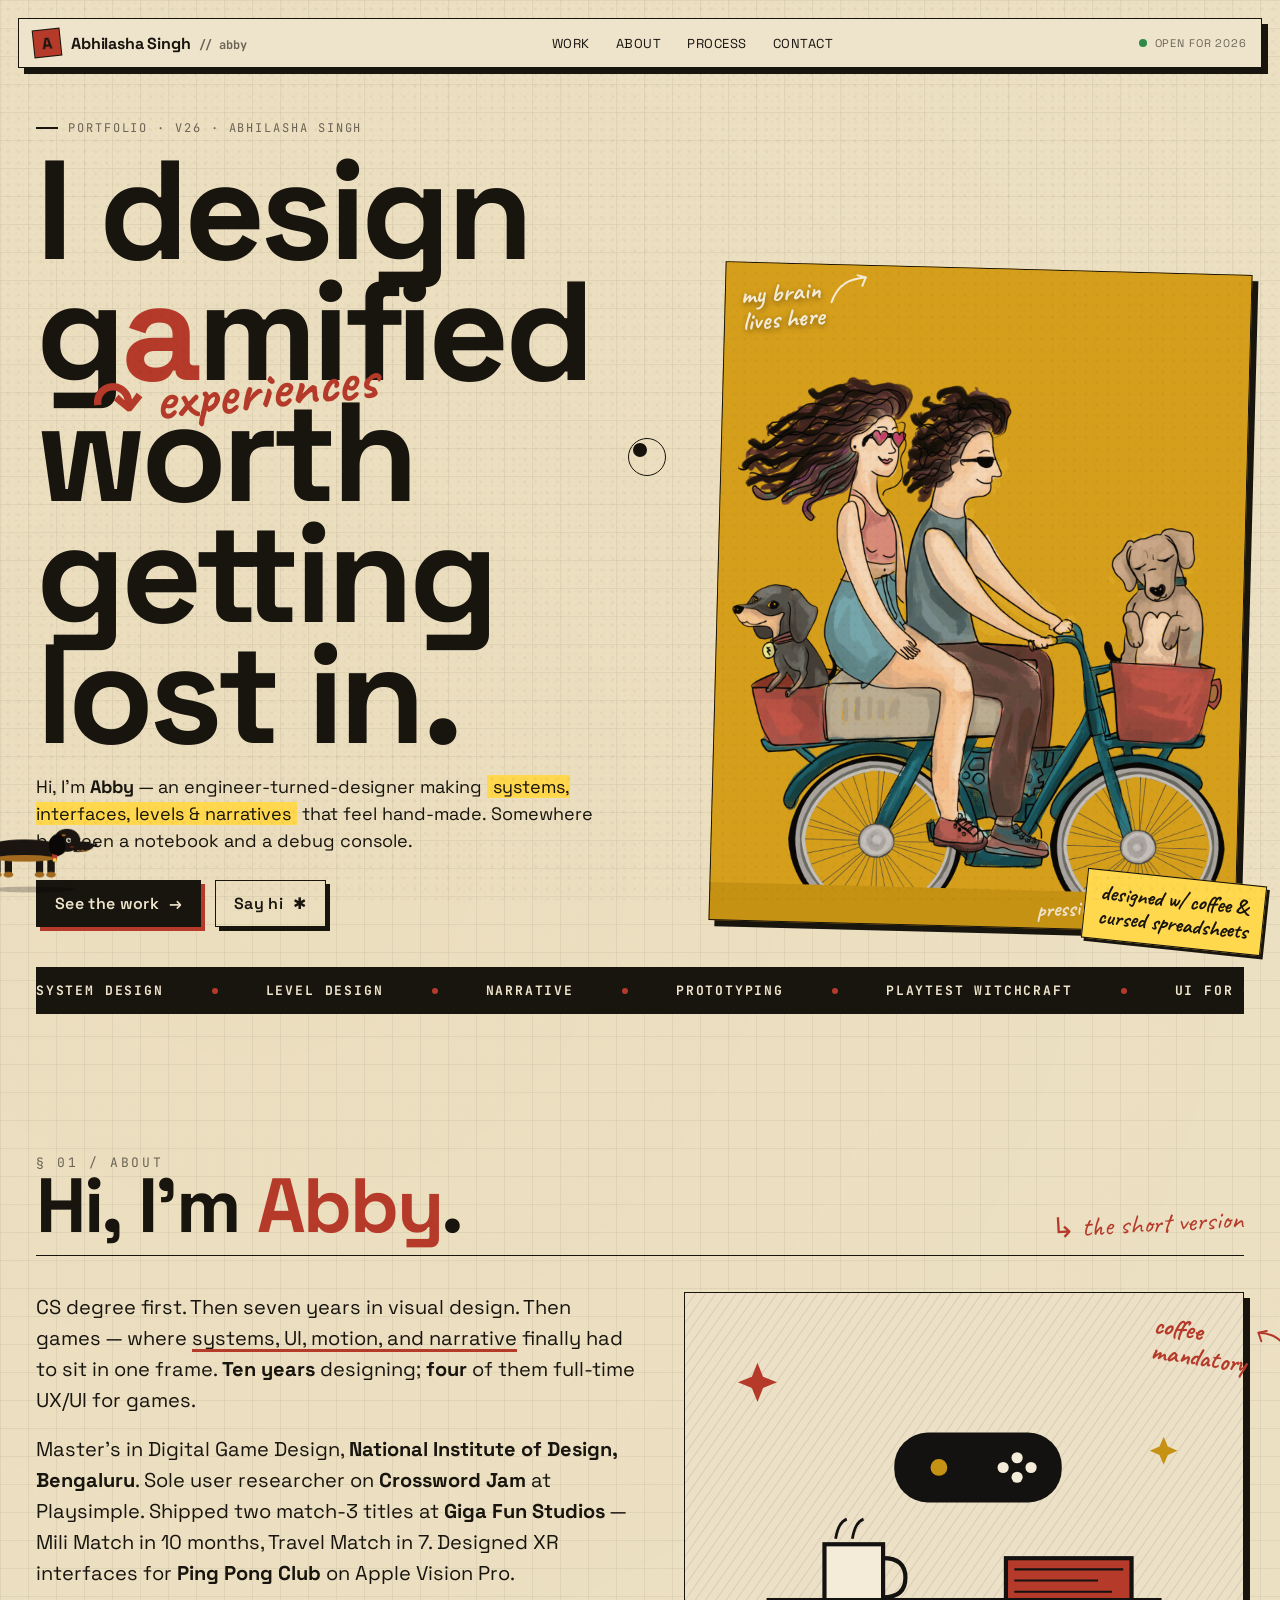
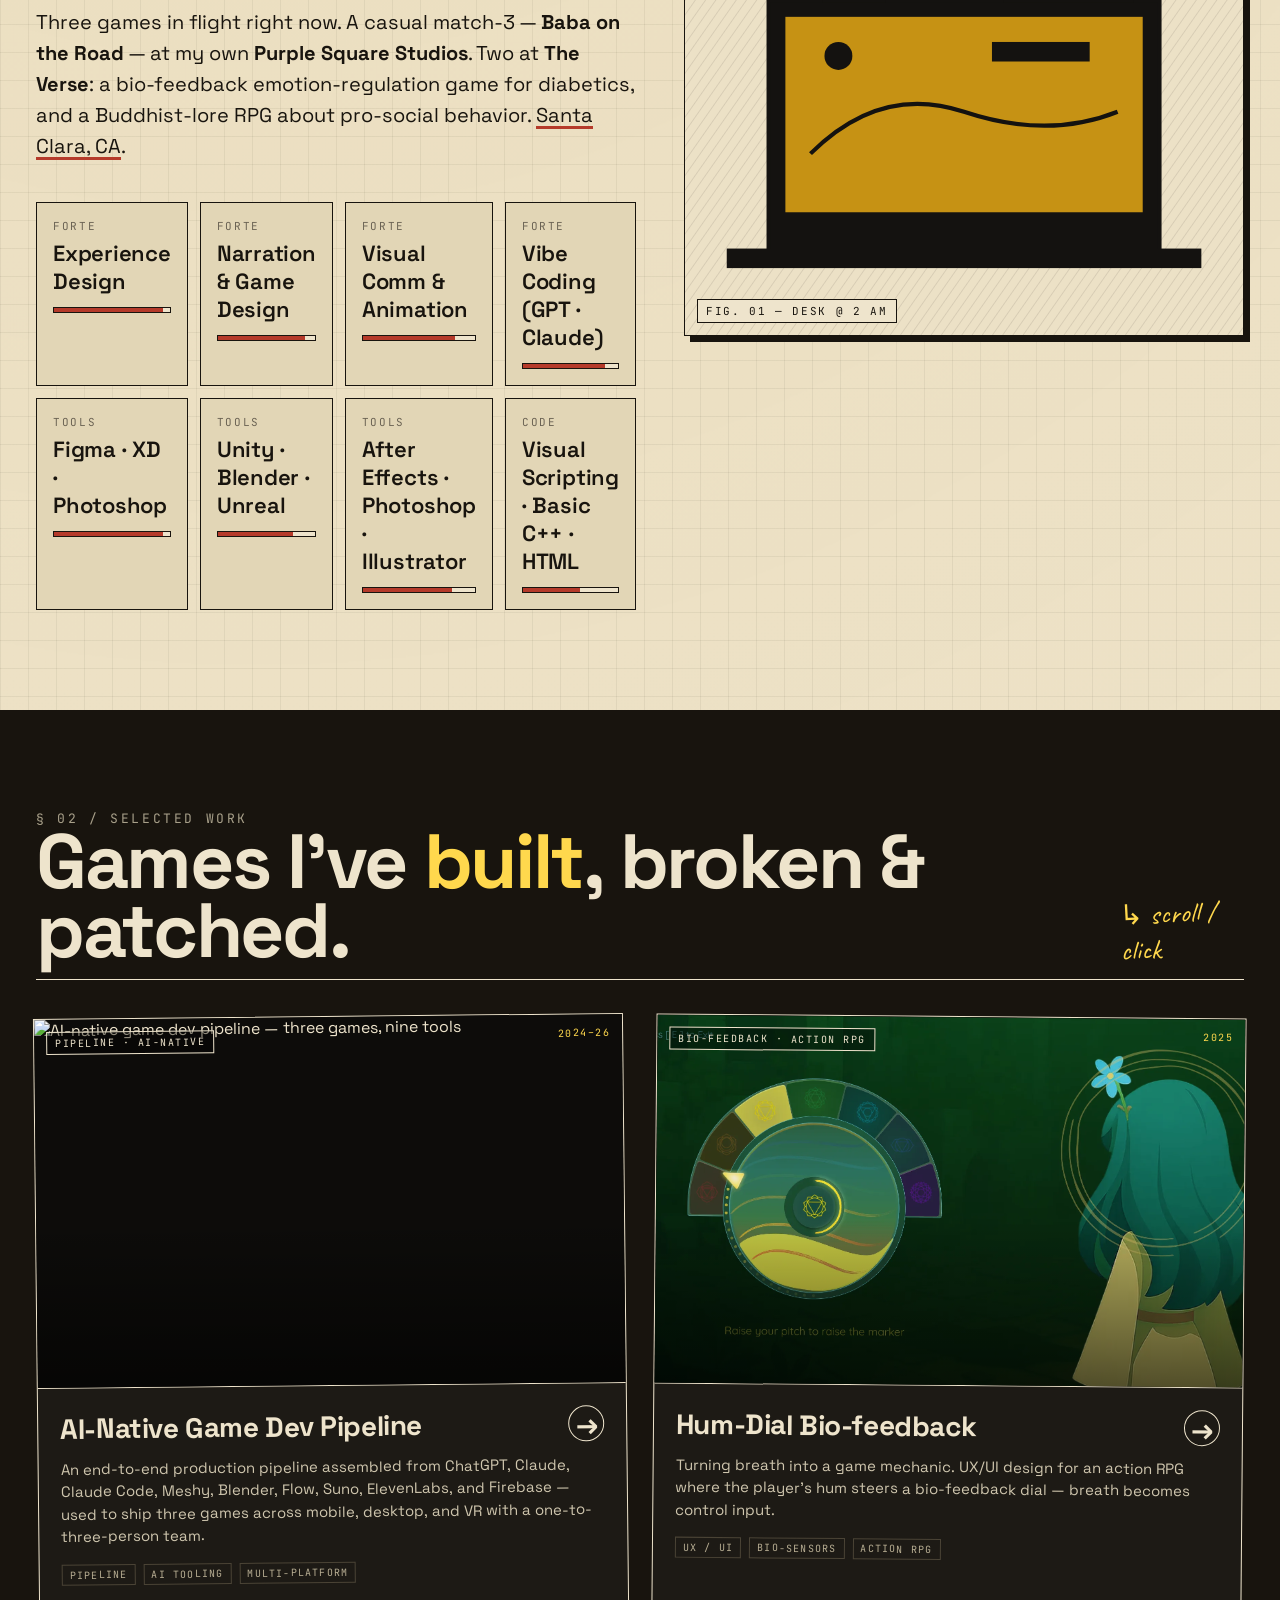
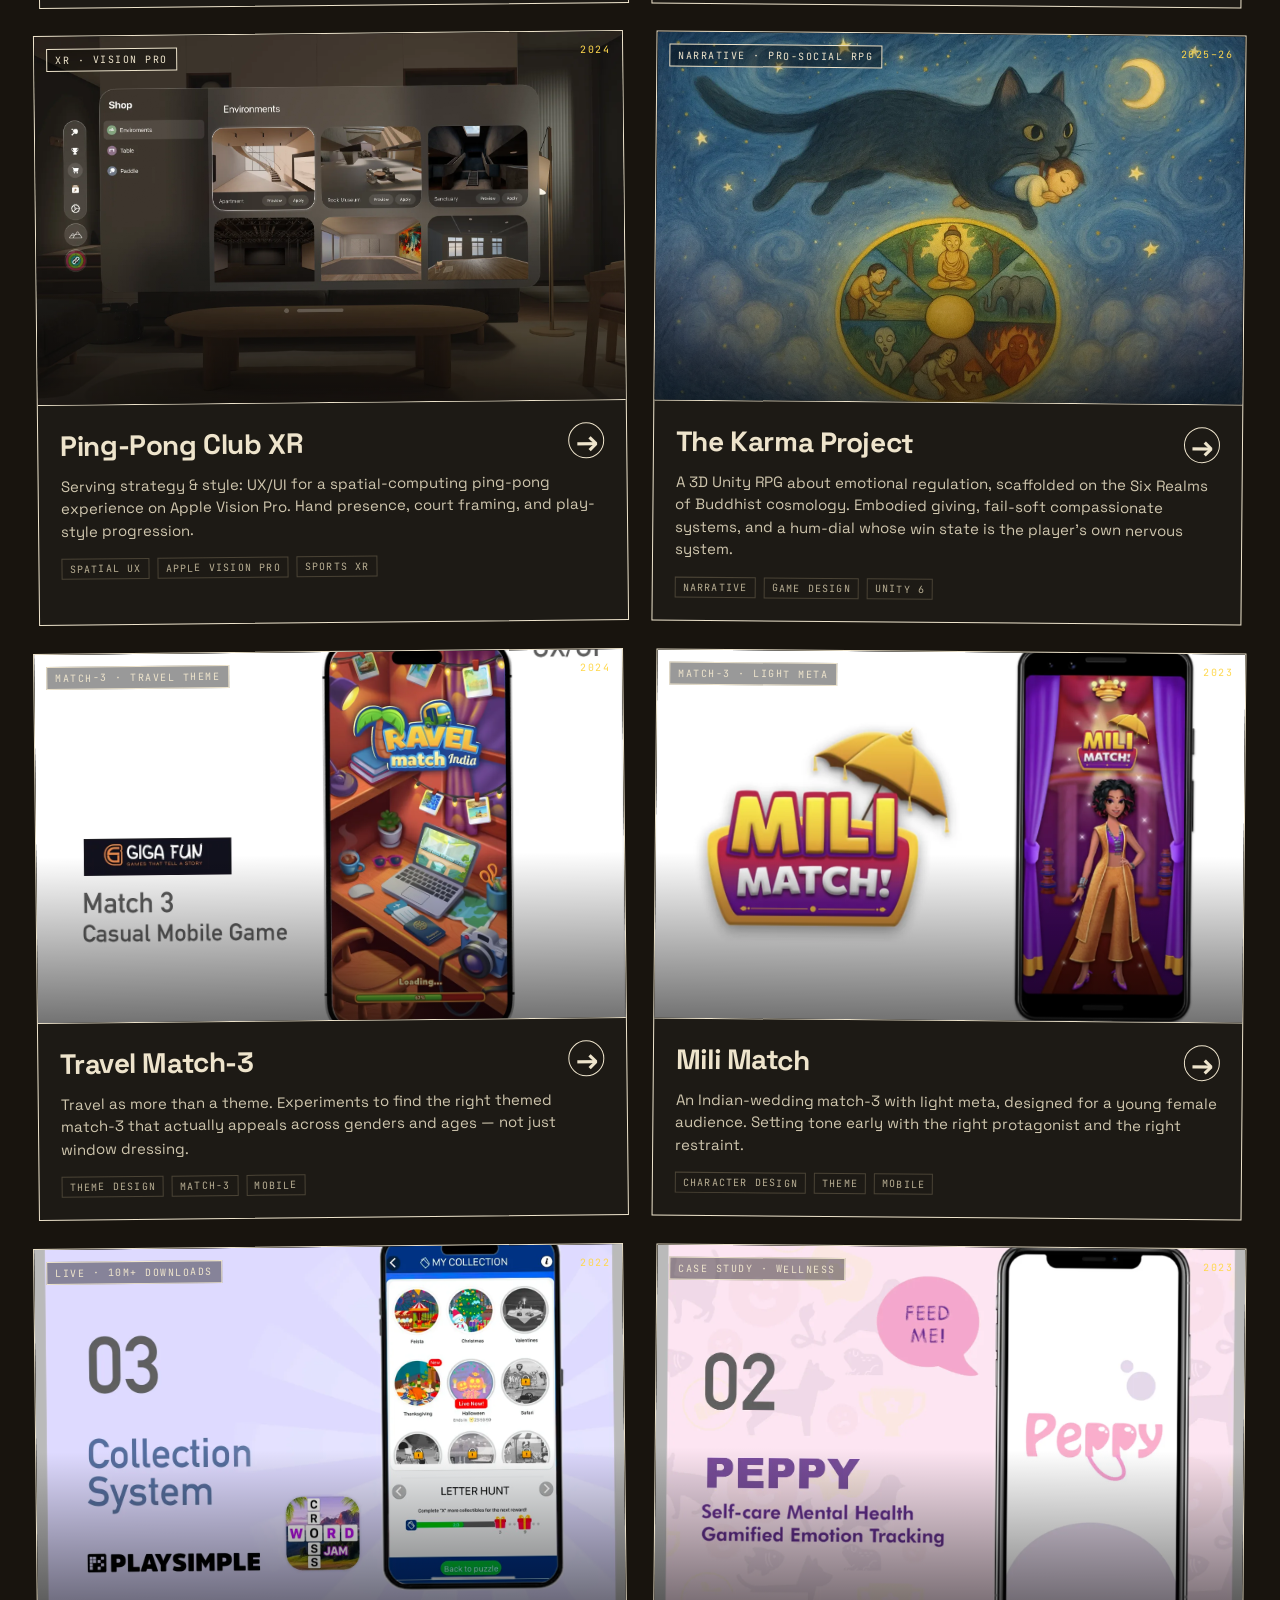
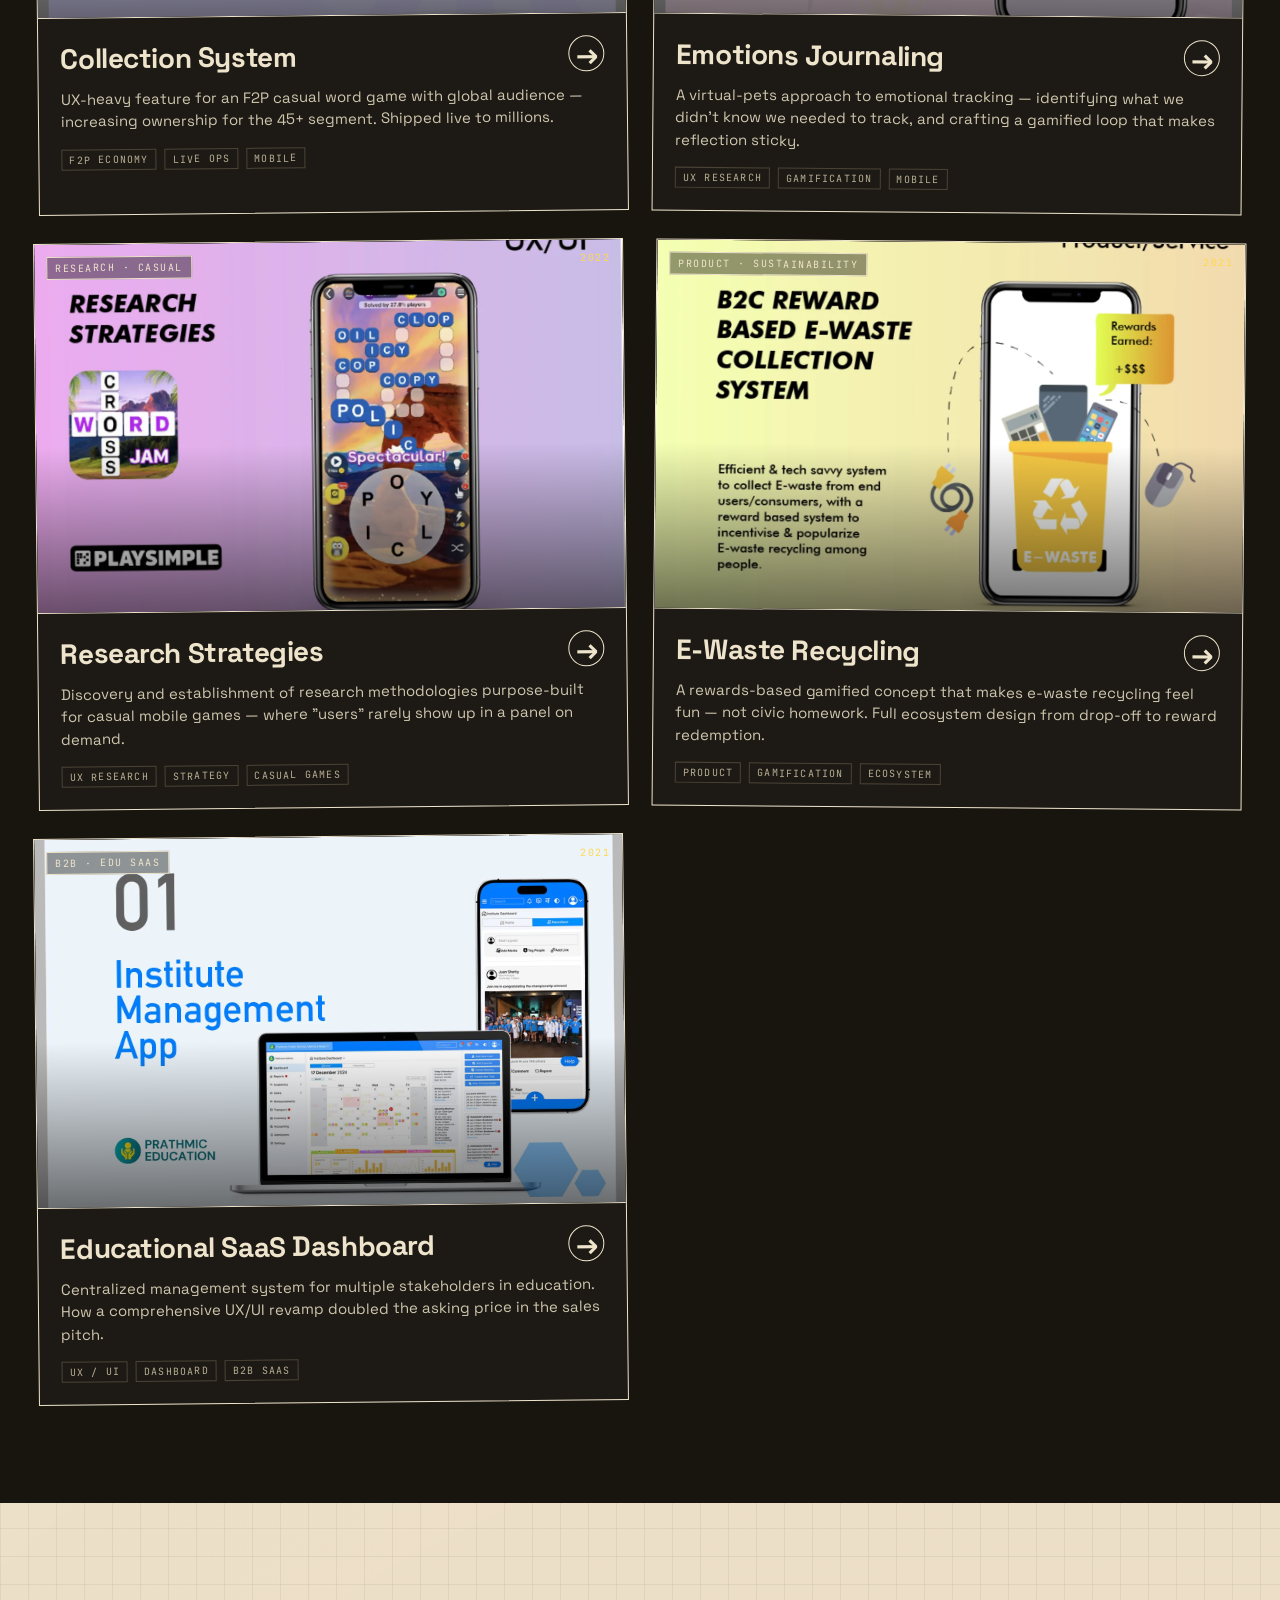
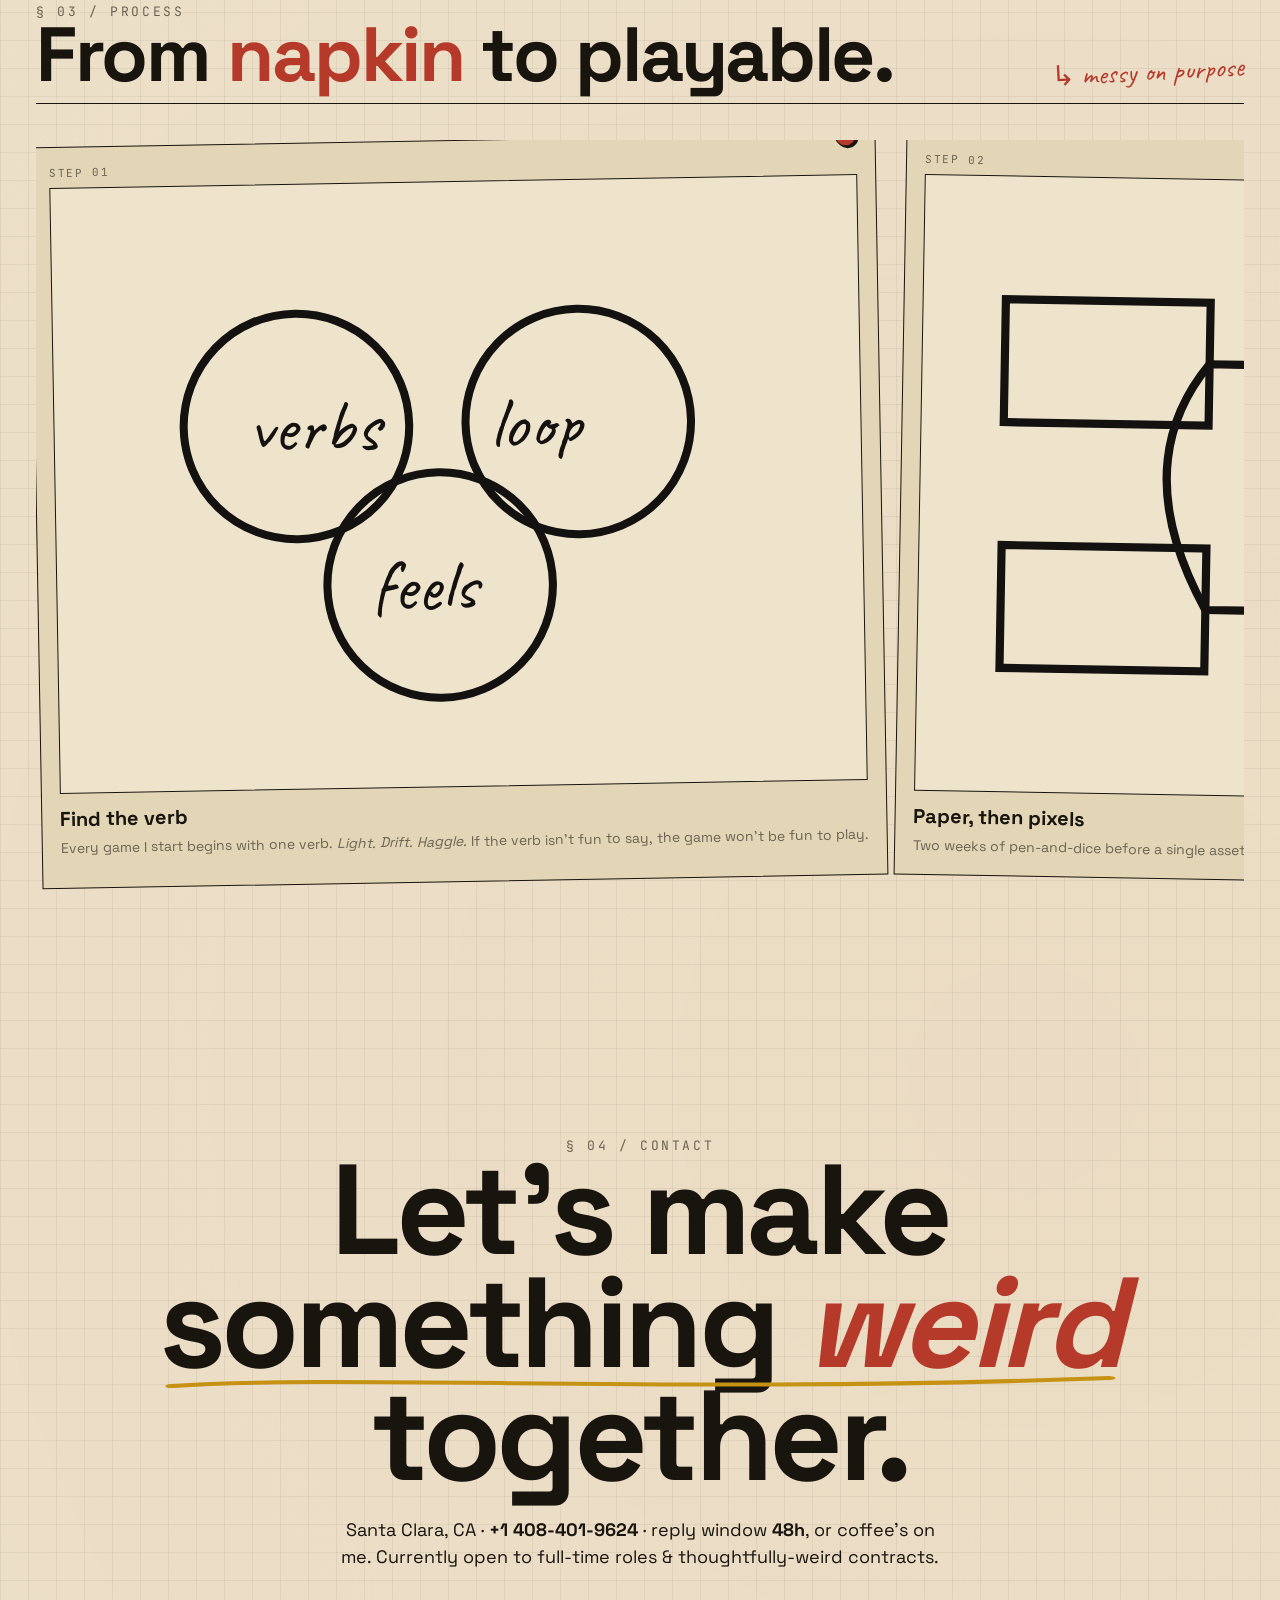
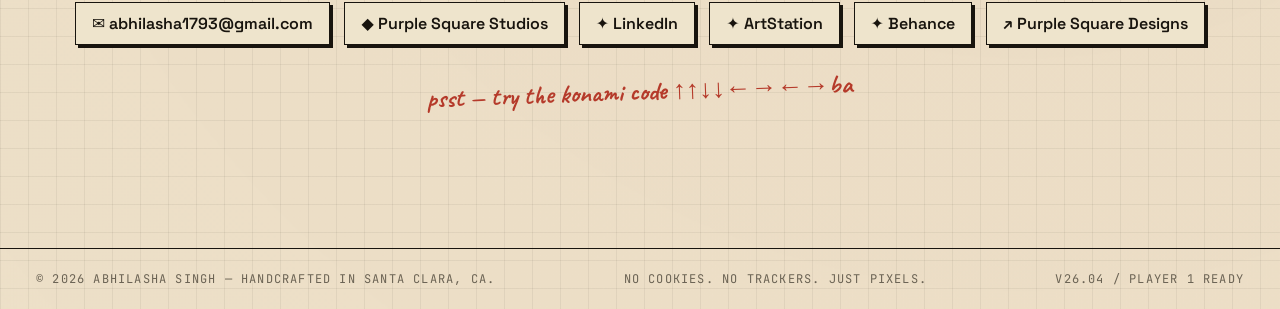
==== commit 3f3714c6: "Add AI-Native Game Dev Pipeline case study New flagship case study covering the full AI-augmented pr" ====
--- a/index.html
+++ b/index.html
@@ -575,6 +575,20 @@
   </div>
 
   <div class="proj-grid">
+    <!-- 00. AI-Native Game Dev Pipeline -->
+    <a class="proj" data-hot href="case-studies/ai-native-pipeline.html">
+      <div class="art">
+        <img src="assets/projects/00-ai-pipeline.webp" alt="AI-native game dev pipeline — three games, nine tools" loading="lazy"/>
+        <div class="tag mono">PIPELINE · AI-NATIVE</div>
+        <div class="yr mono">2024–26</div>
+      </div>
+      <div class="body">
+        <div class="title">AI-Native Game Dev Pipeline <span class="go">→</span></div>
+        <p class="desc">An end-to-end production pipeline assembled from ChatGPT, Claude, Claude Code, Meshy, Blender, Flow, Suno, ElevenLabs, and Firebase — used to ship three games across mobile, desktop, and VR with a one-to-three-person team.</p>
+        <div class="meta"><span>Pipeline</span><span>AI tooling</span><span>Multi-platform</span></div>
+      </div>
+    </a>
+
     <!-- 01. Hum-Dial Bio-feedback (Notion) -->
     <a class="proj" data-hot href="https://medium.com/@abhilasha1793/designing-the-hum-dial-turning-breath-into-a-game-mechanic-f2c16fb2423c" target="_blank" rel="noopener">
       <div class="art">
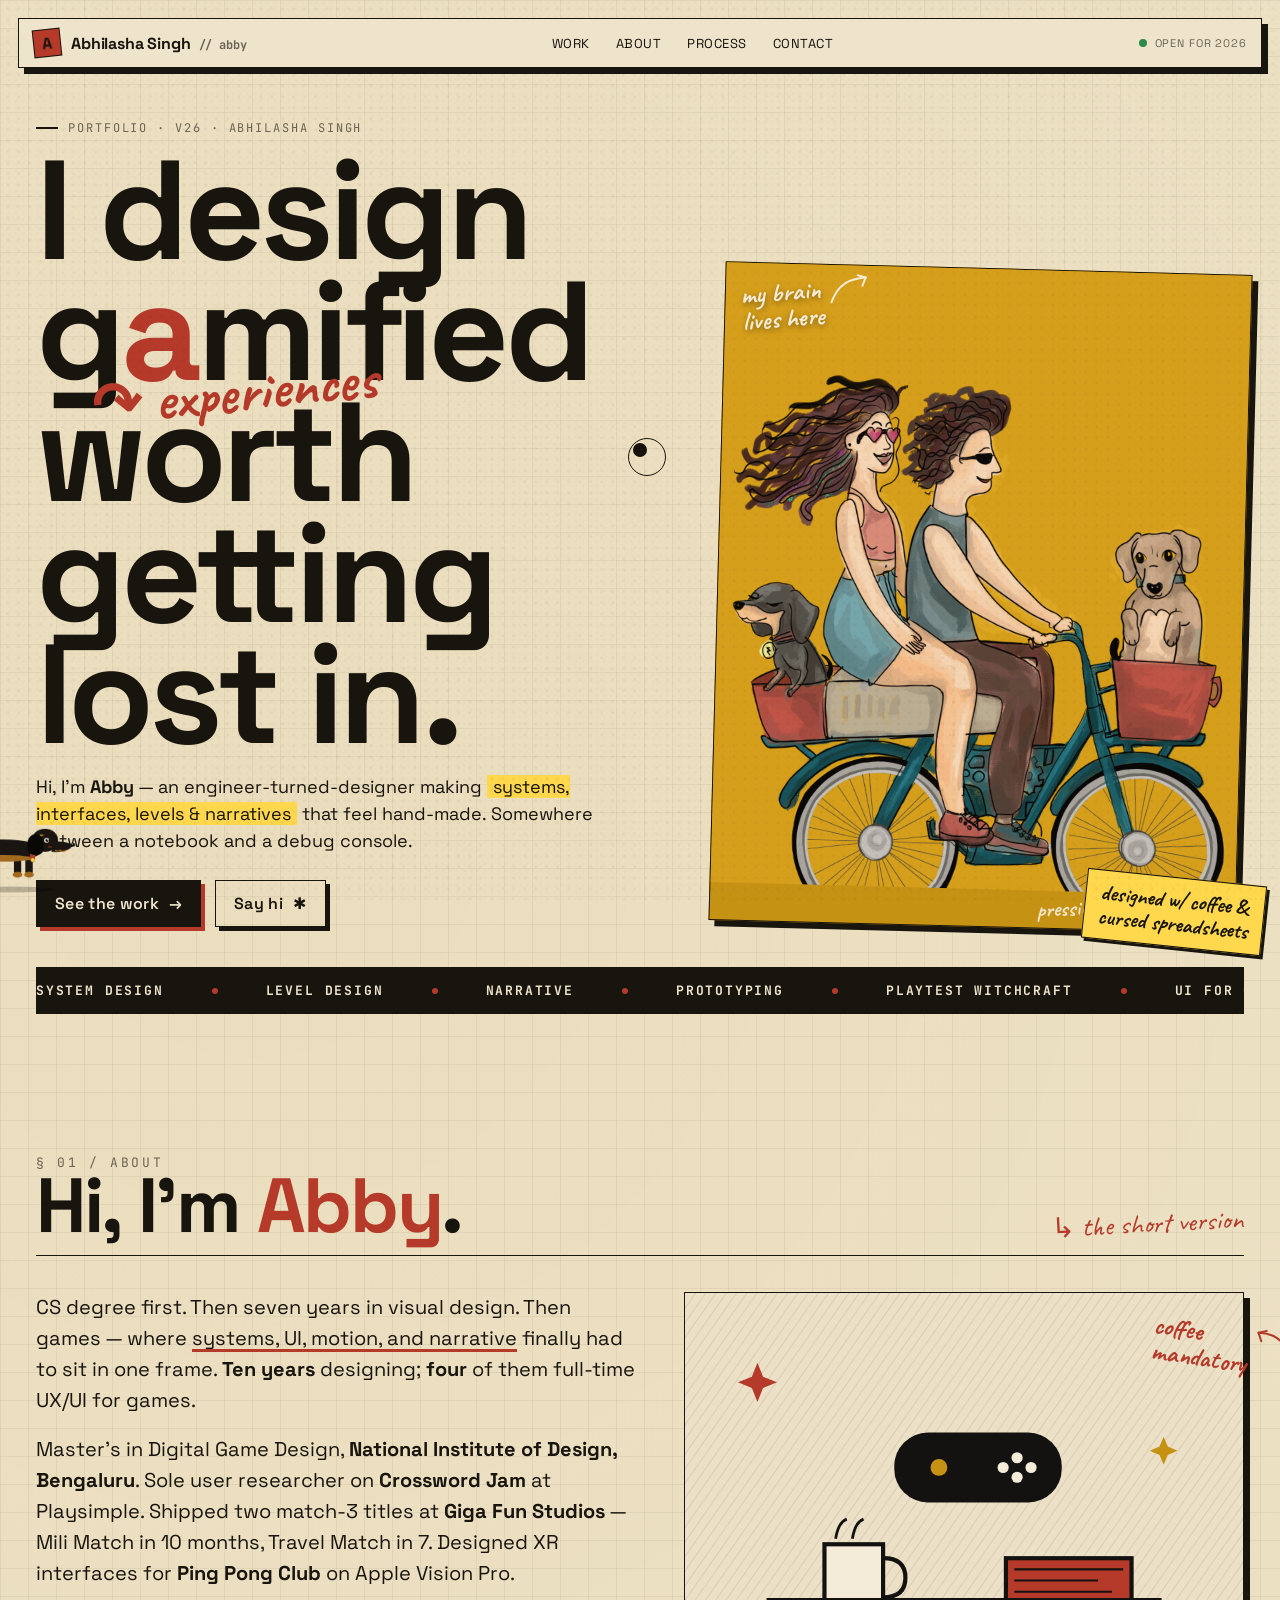
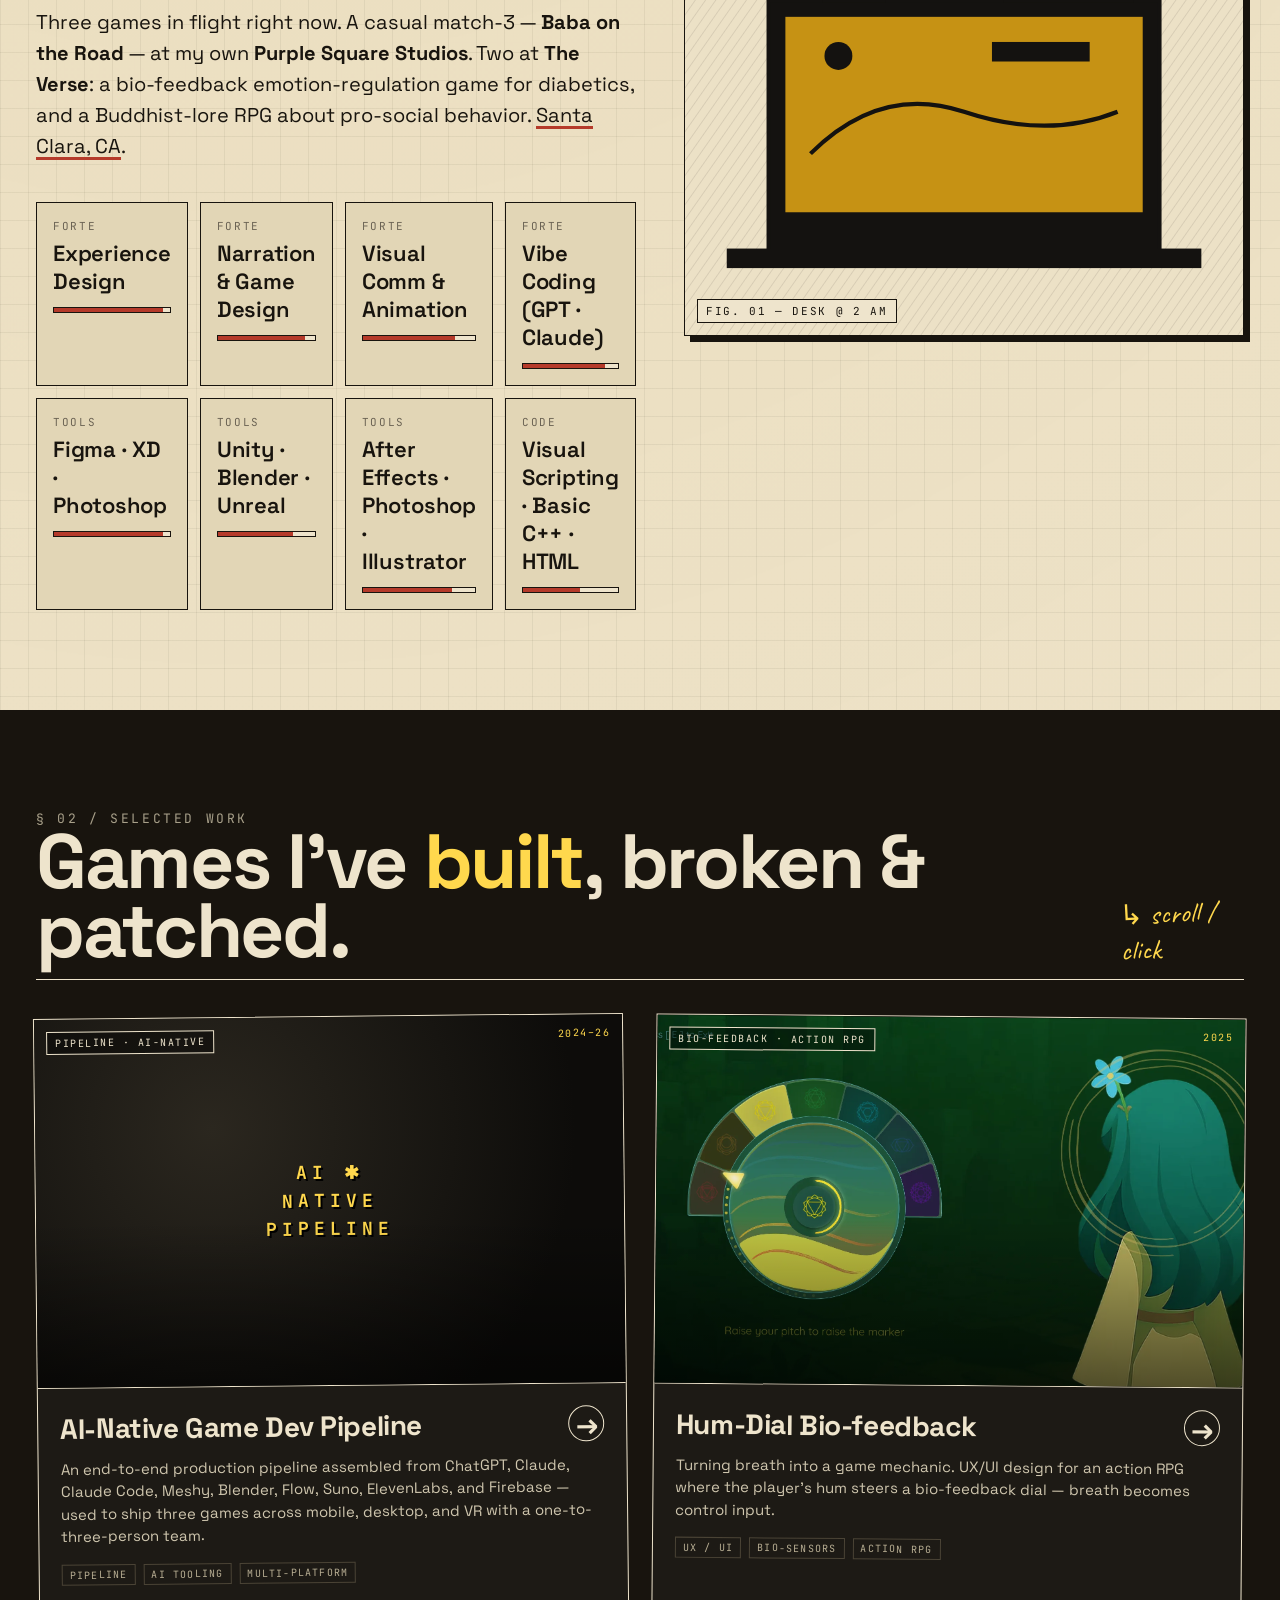
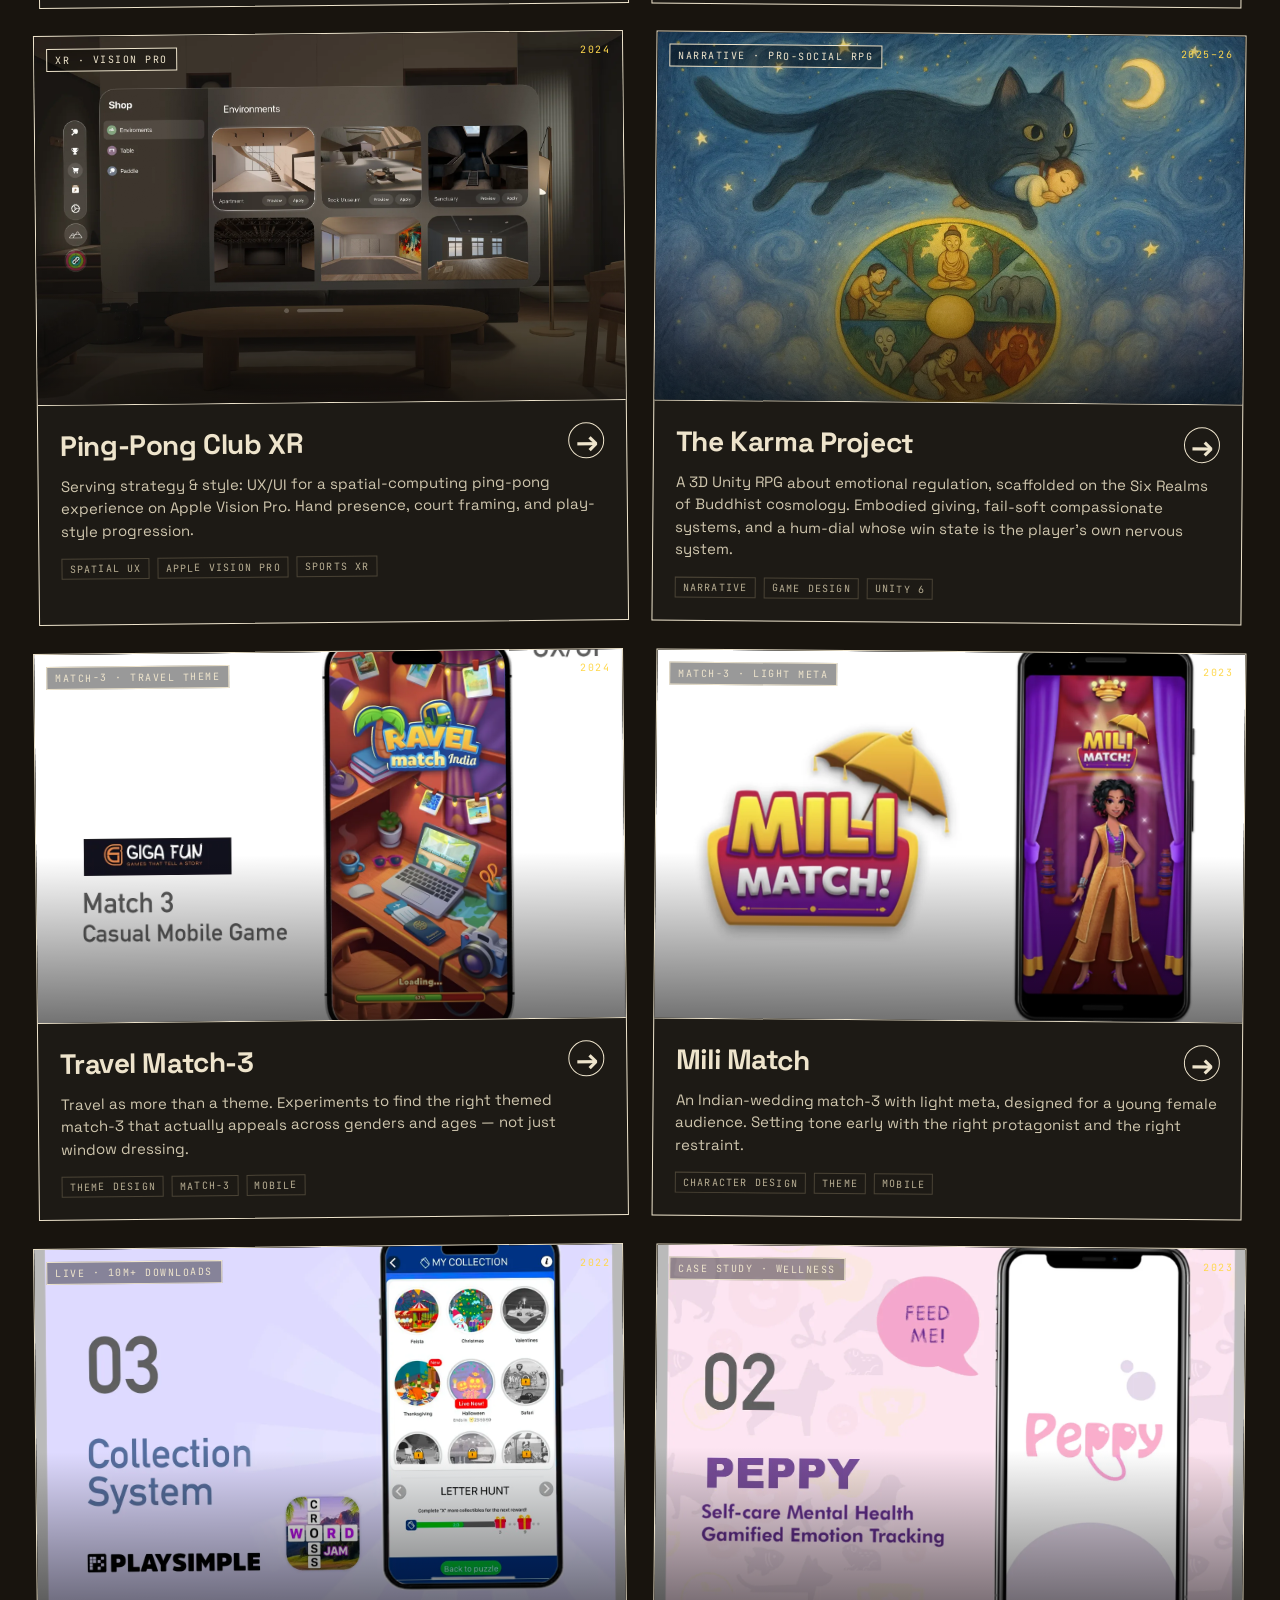
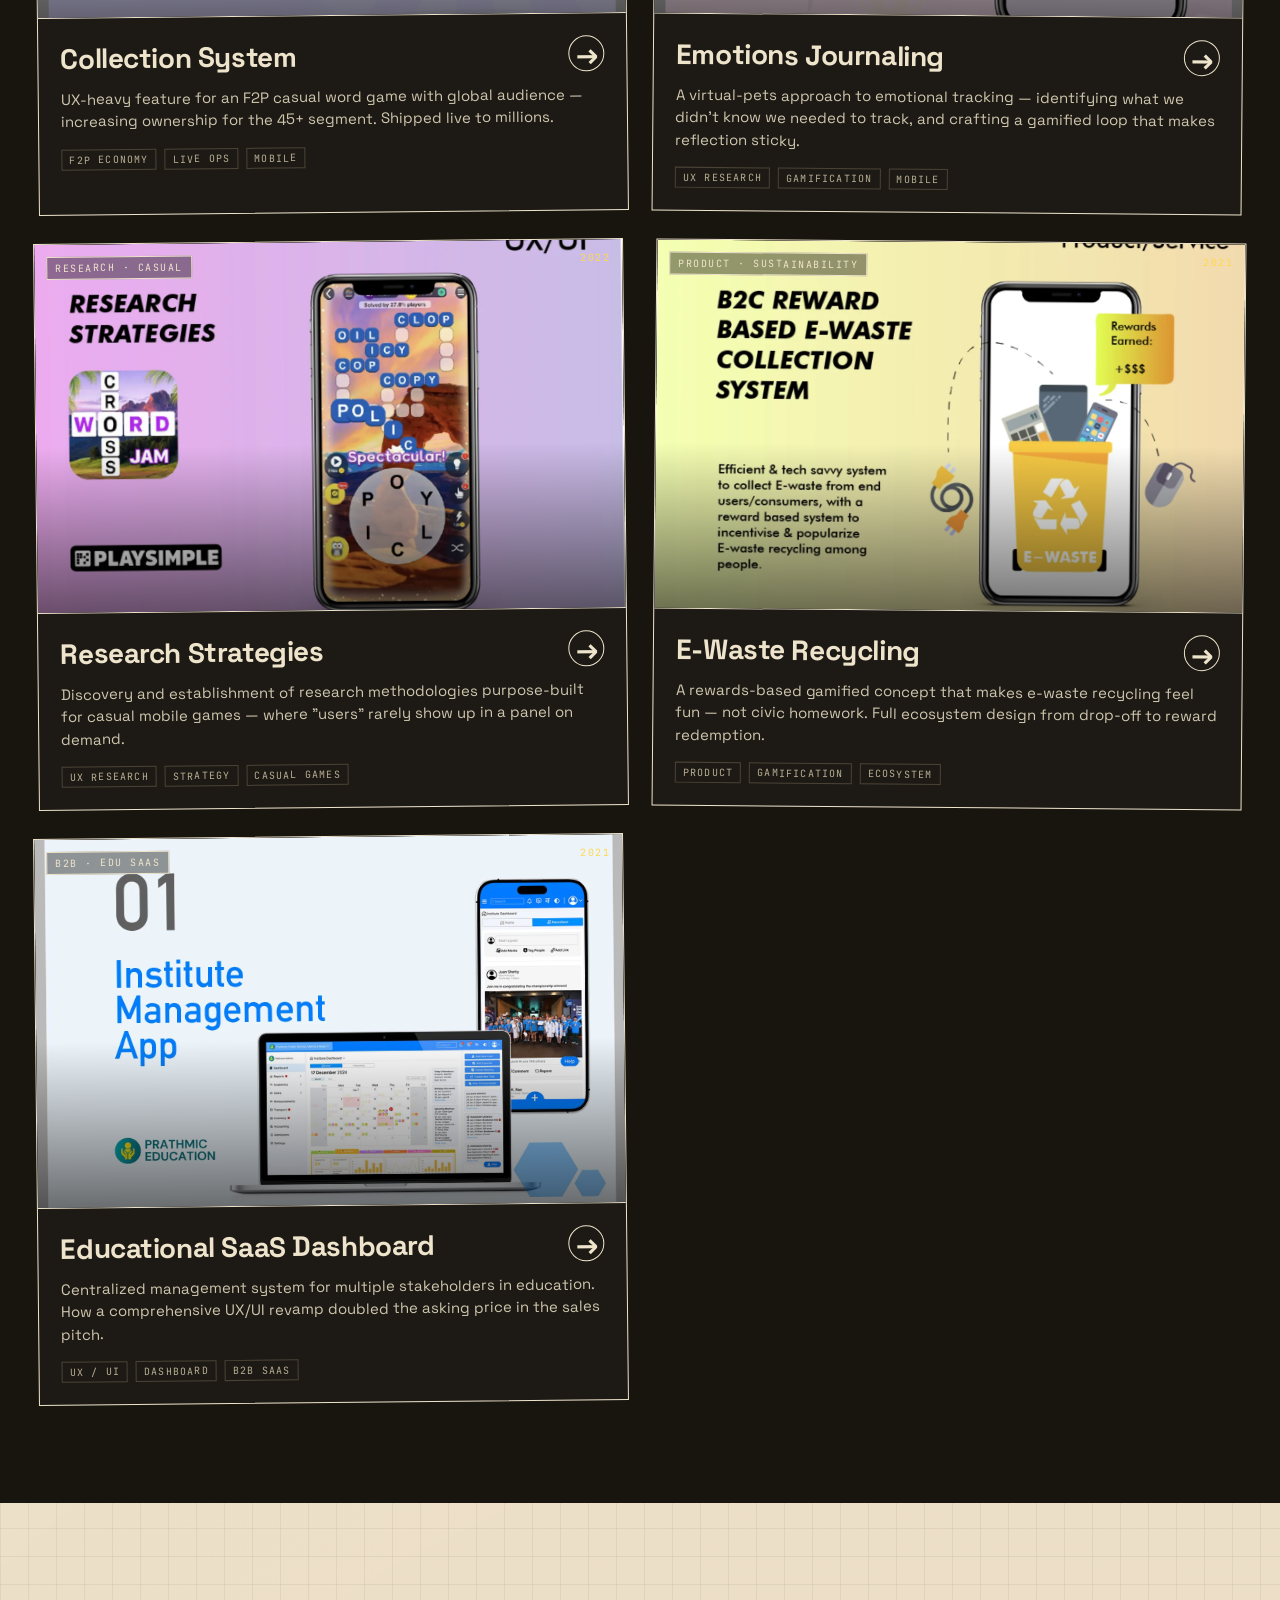
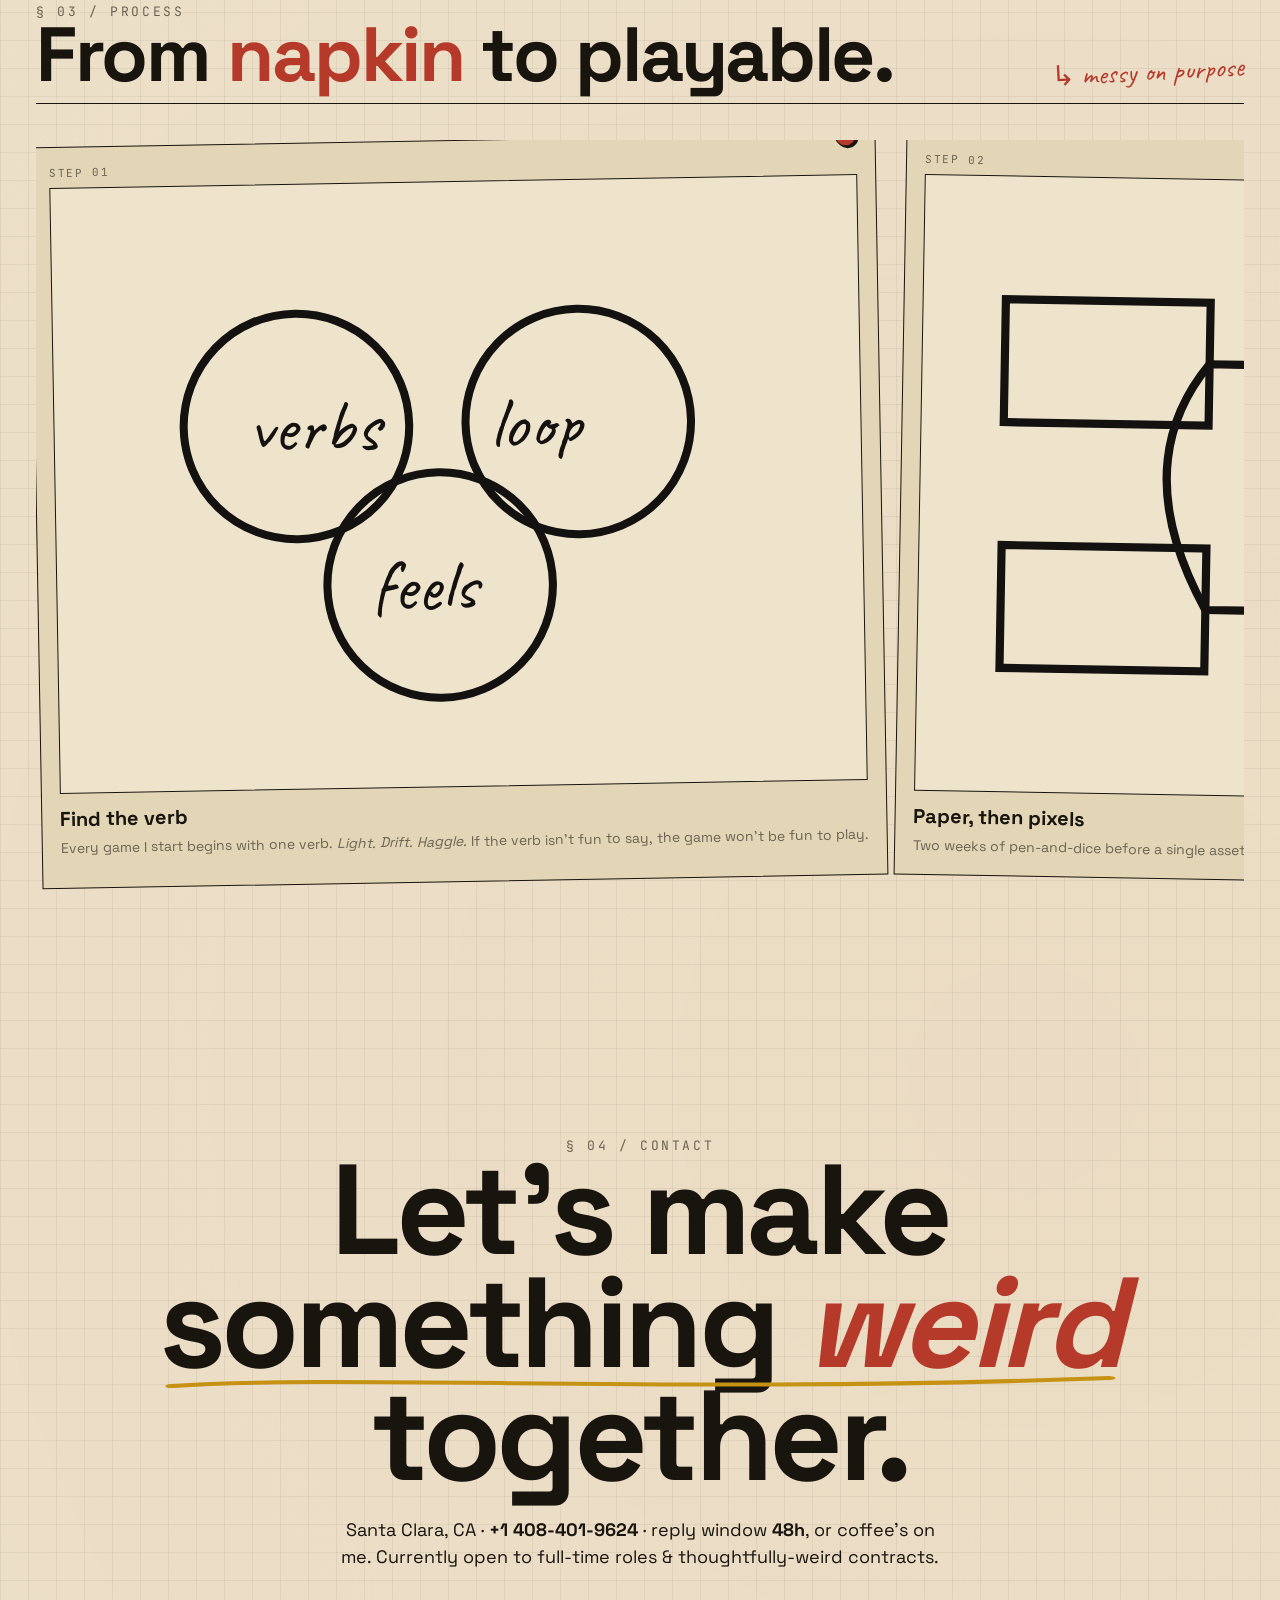
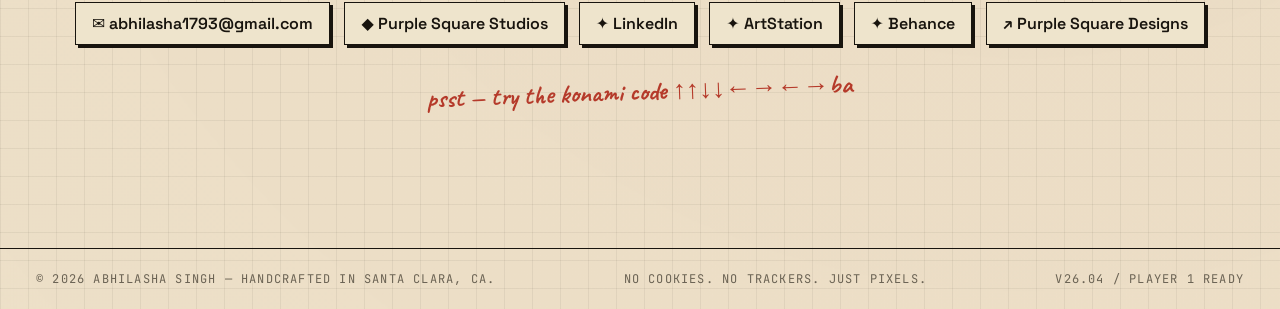
==== commit 031fcf3e: "Fix broken image references in AI pipeline case study Replaced 5 broken <img> tags (paths point to f" ====
--- a/index.html
+++ b/index.html
@@ -577,8 +577,8 @@
   <div class="proj-grid">
     <!-- 00. AI-Native Game Dev Pipeline -->
     <a class="proj" data-hot href="case-studies/ai-native-pipeline.html">
-      <div class="art">
-        <img src="assets/projects/00-ai-pipeline.webp" alt="AI-native game dev pipeline — three games, nine tools" loading="lazy"/>
+      <div class="art" style="background:radial-gradient(circle at 30% 30%, #2b271f 0%, #0d0c0a 75%);display:flex;align-items:center;justify-content:center;text-align:center">
+        <div style="font-family:'JetBrains Mono',monospace;color:var(--highlight);letter-spacing:.28em;font-size:18px;font-weight:700;line-height:1.55;text-shadow:2px 2px 0 #000">AI&nbsp;✱<br>NATIVE<br>PIPELINE</div>
         <div class="tag mono">PIPELINE · AI-NATIVE</div>
         <div class="yr mono">2024–26</div>
       </div>
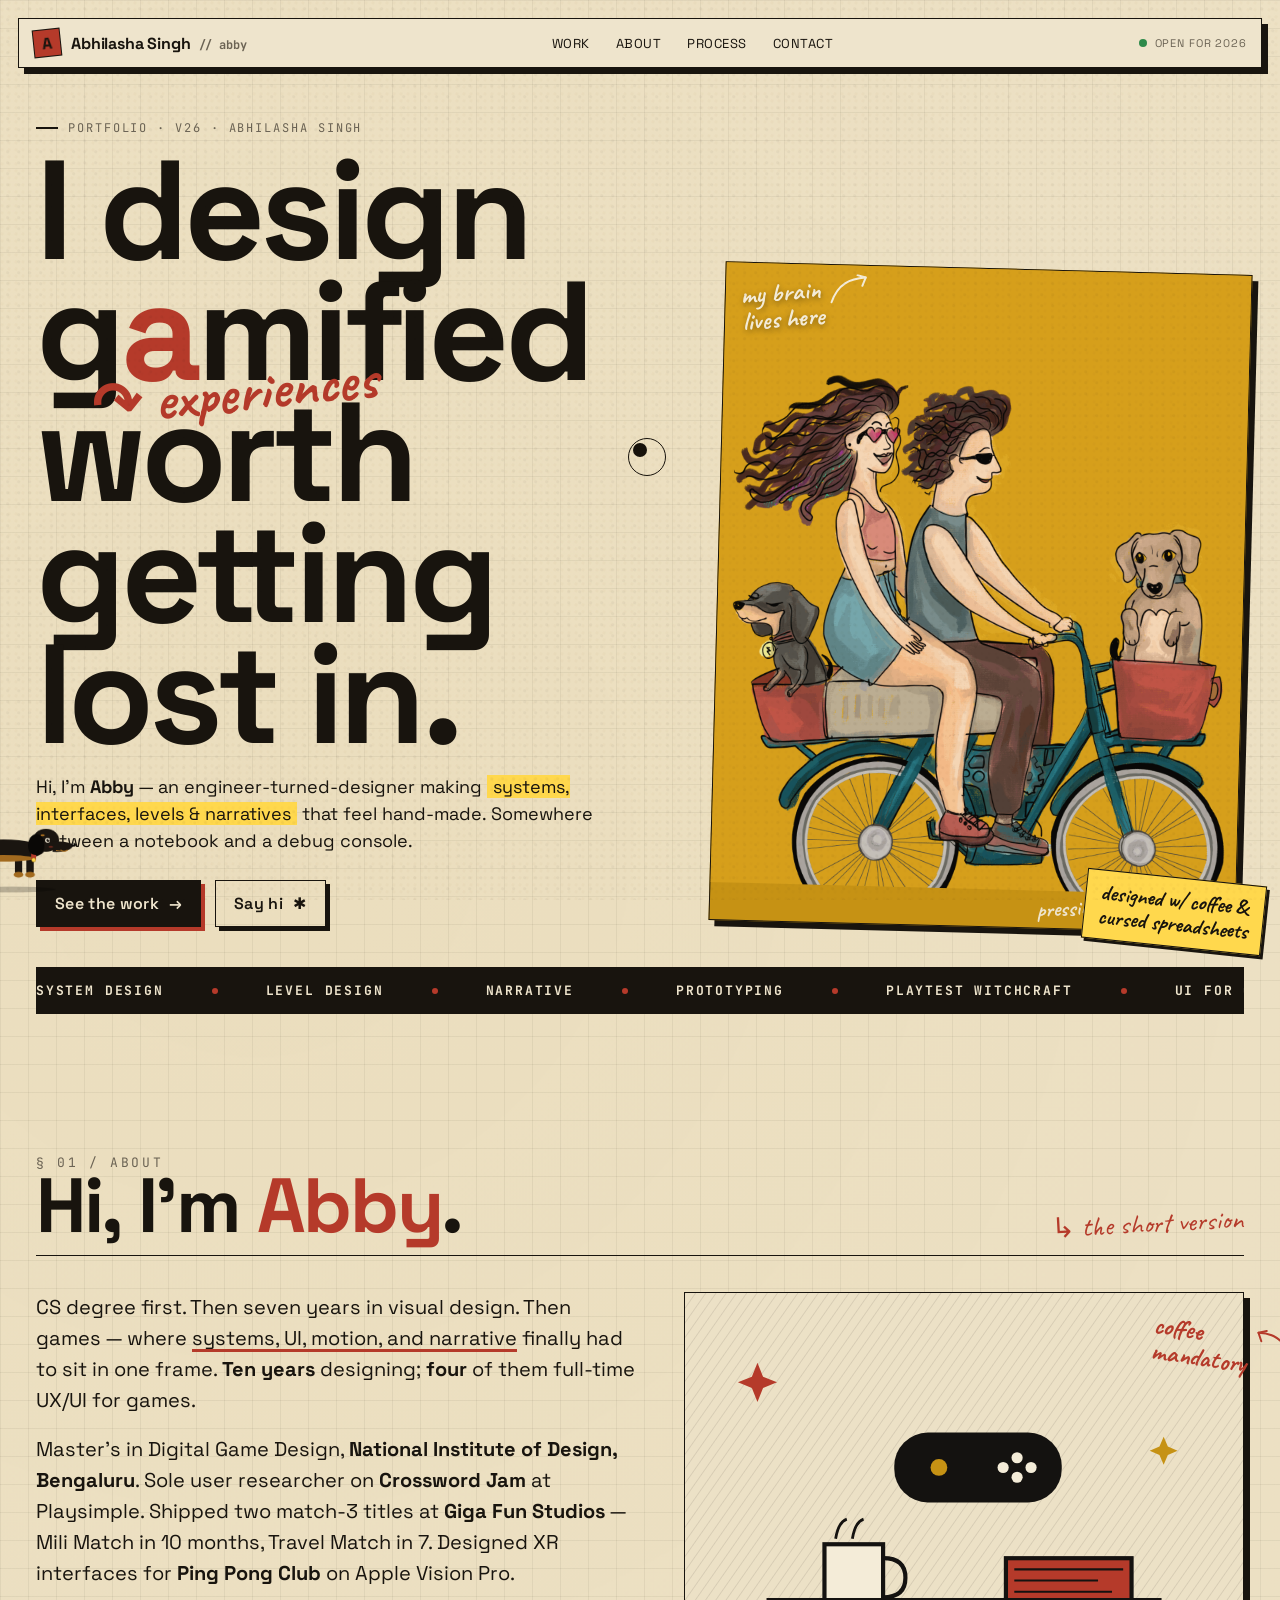
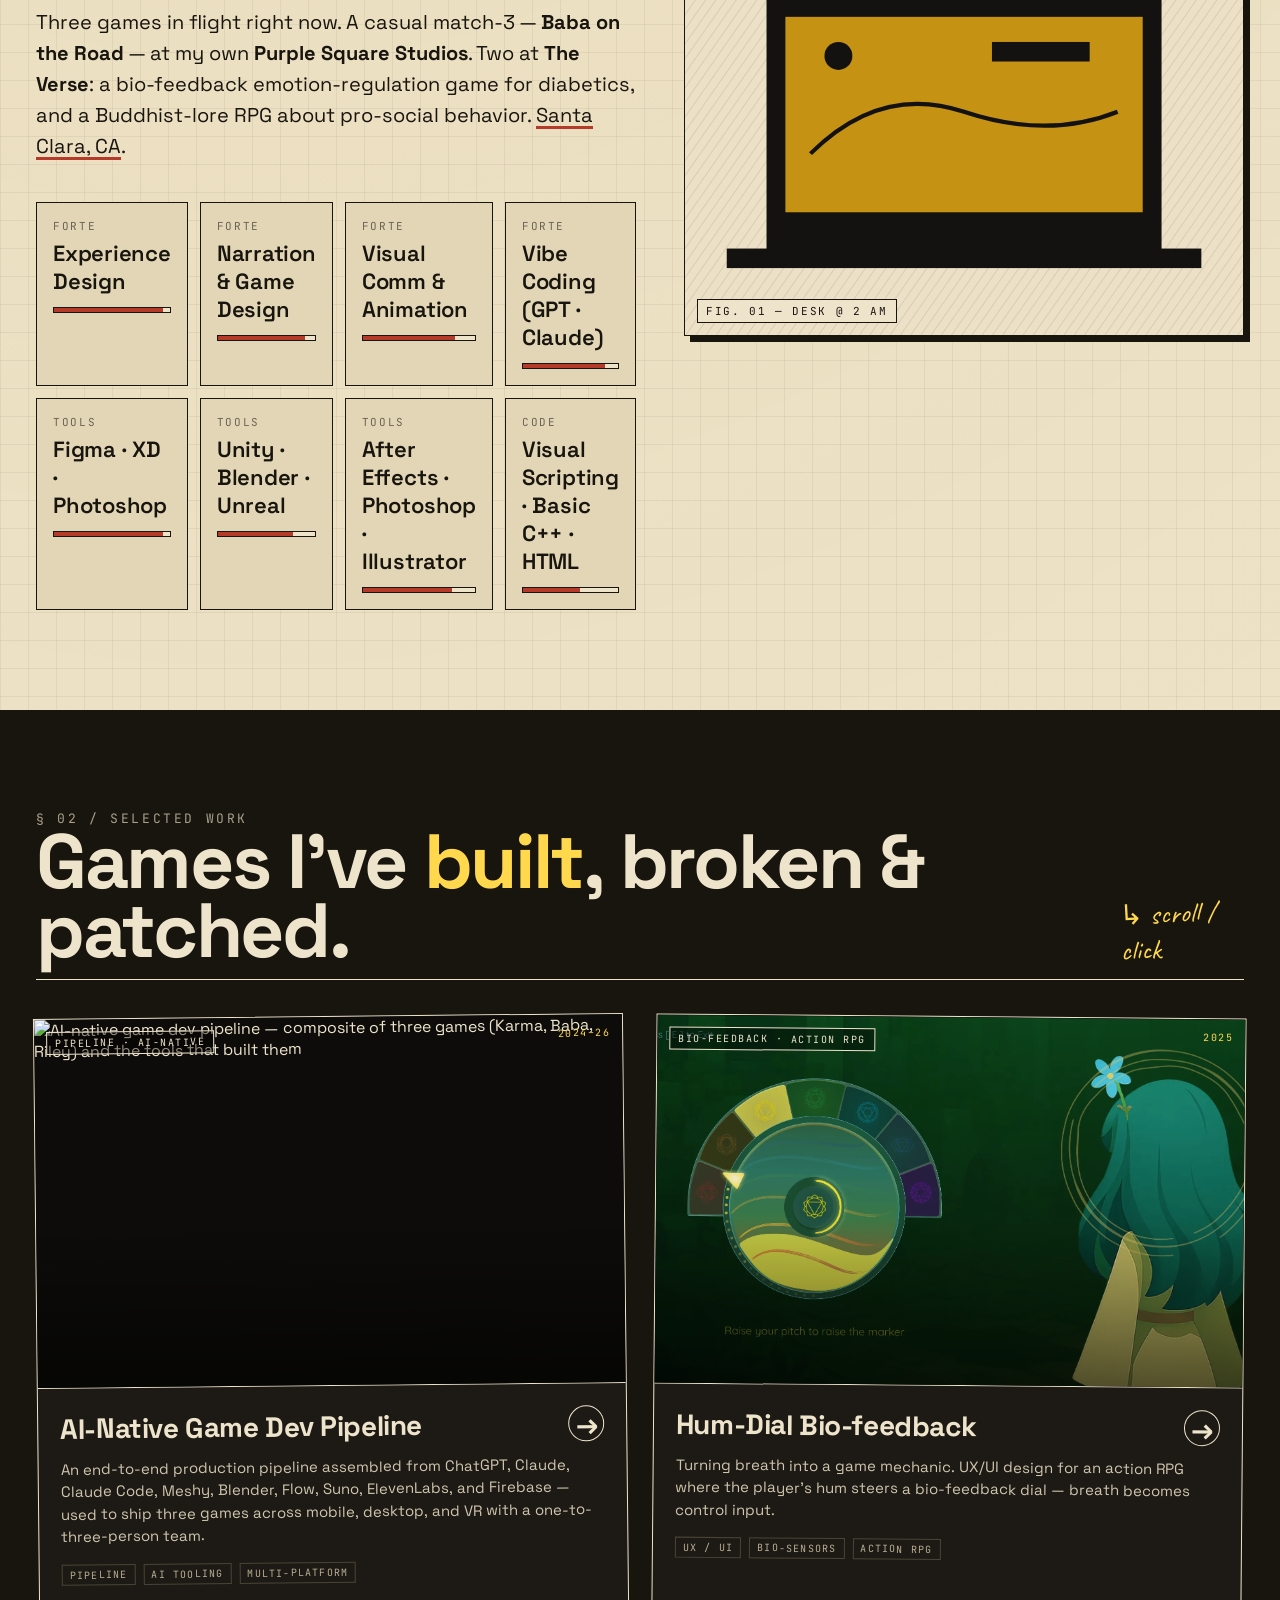
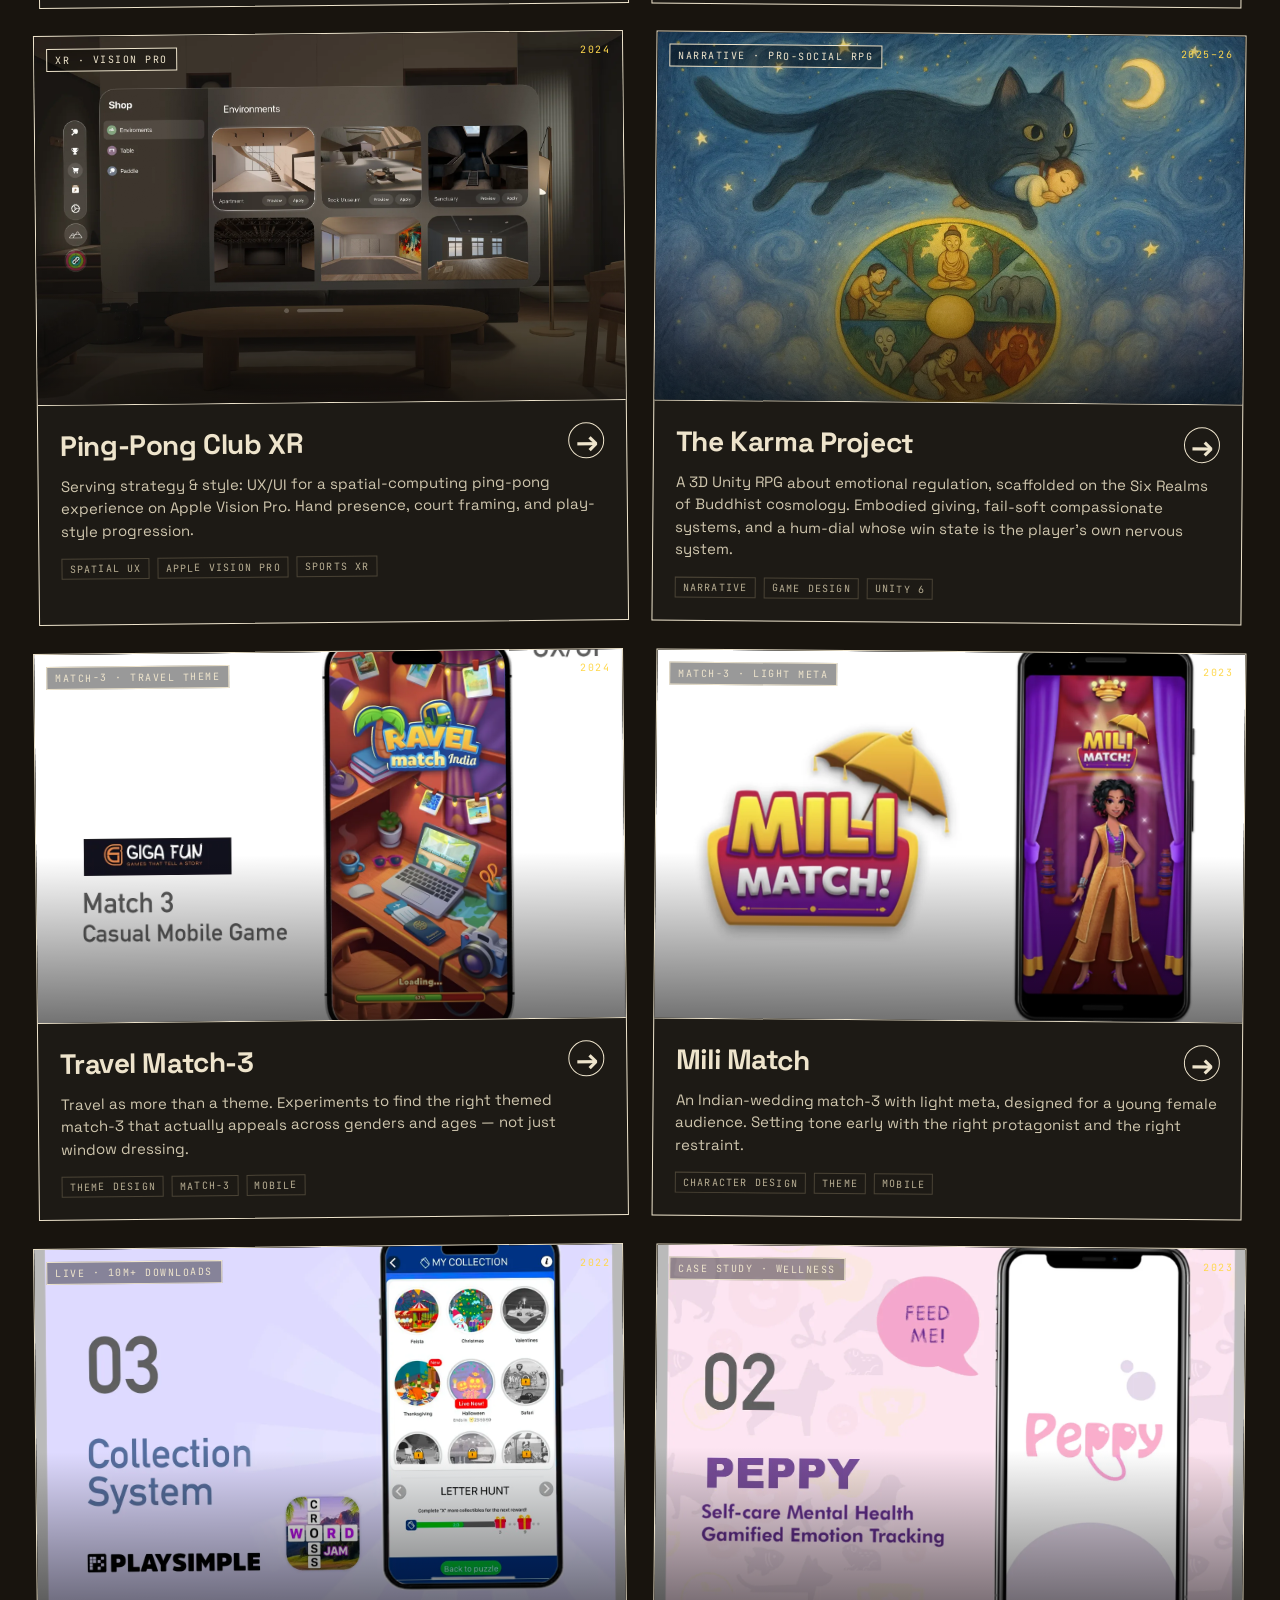
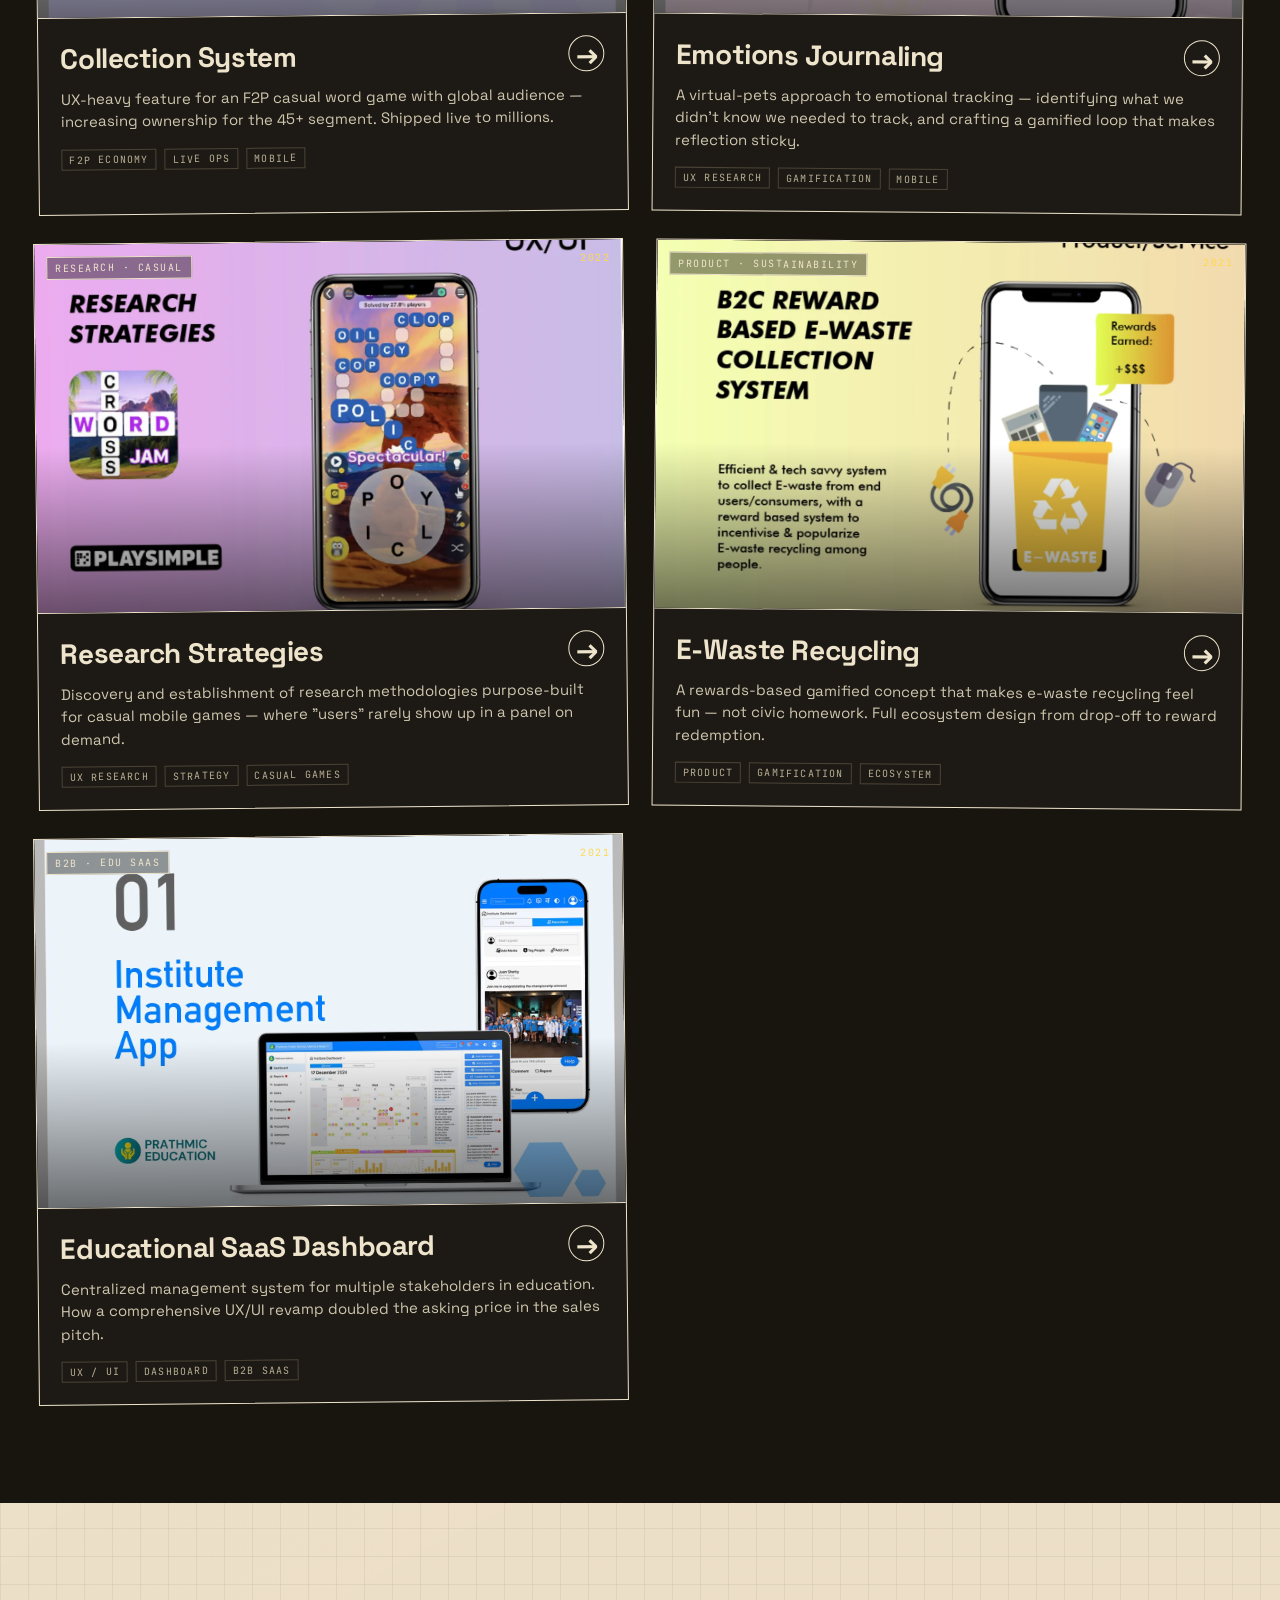
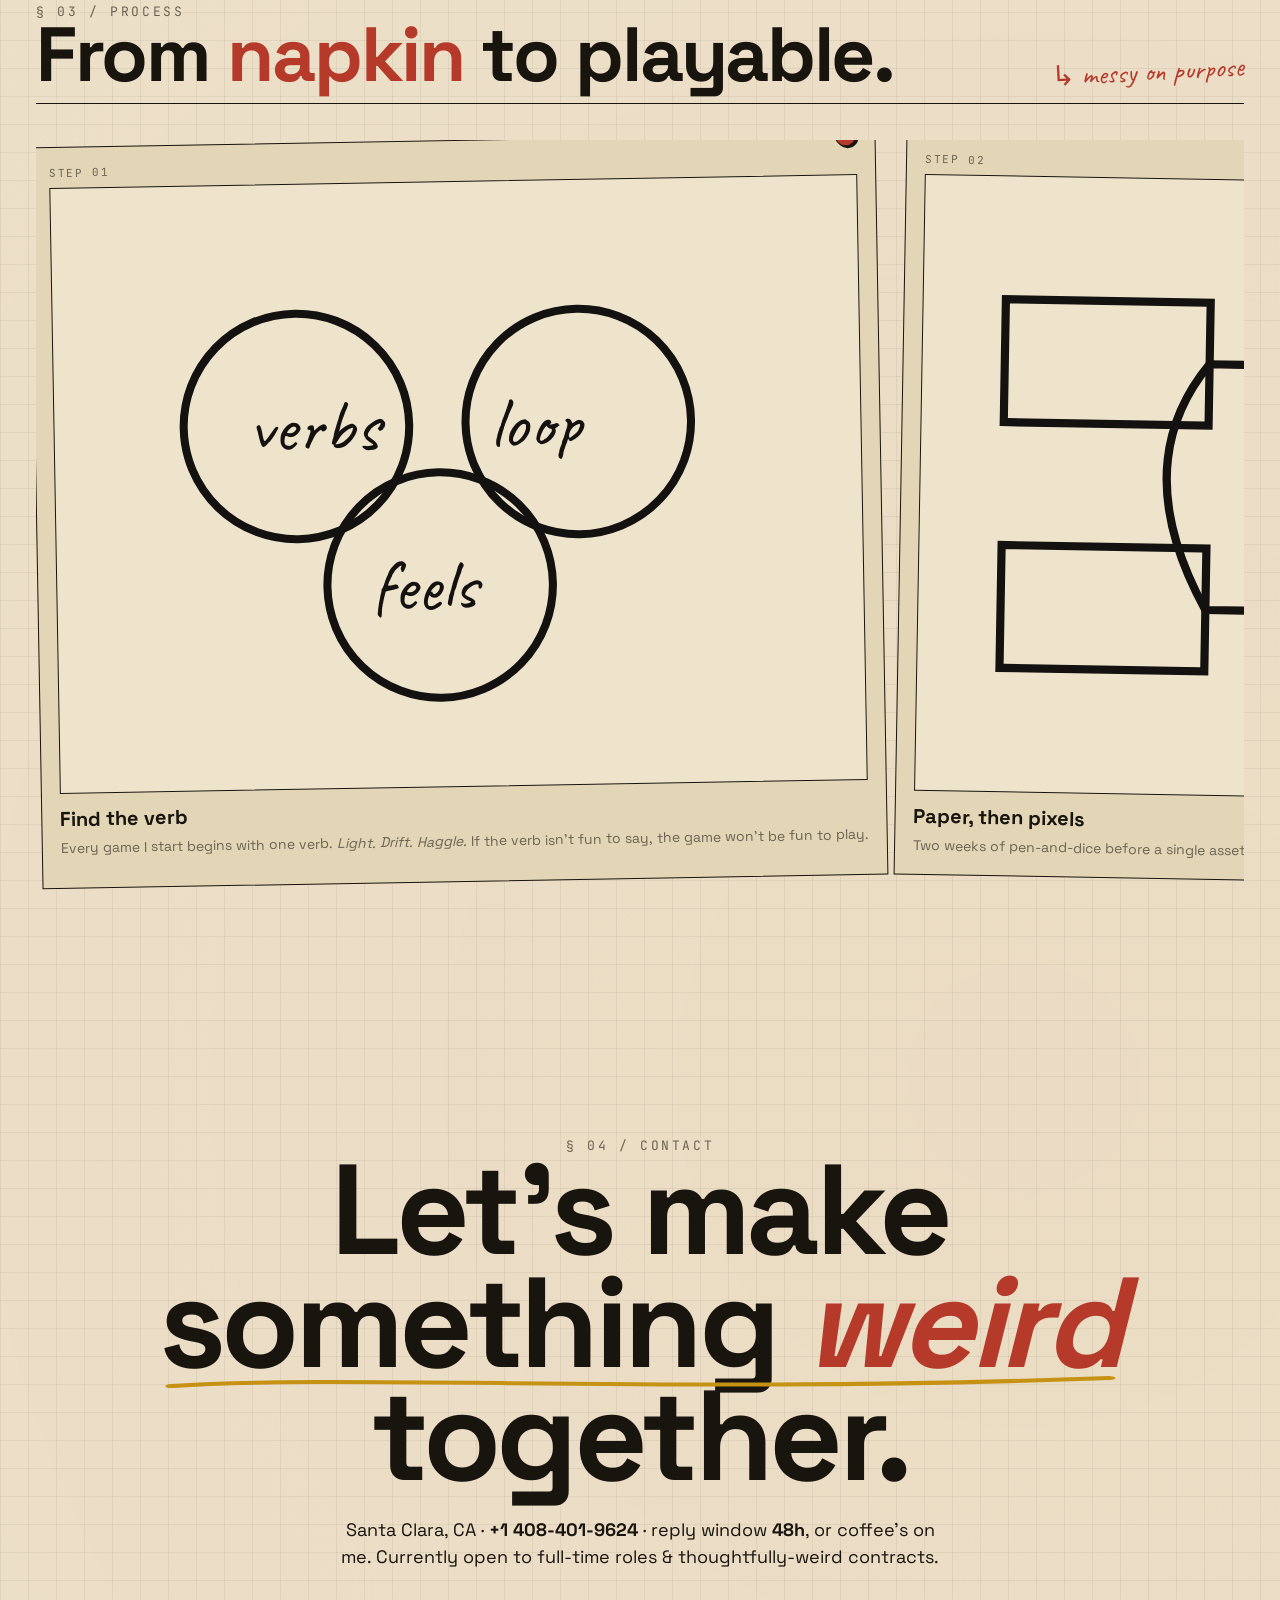
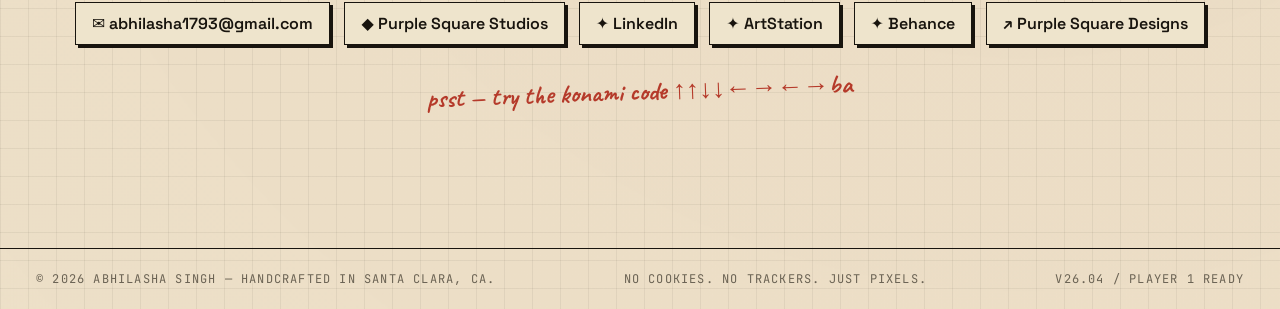
==== commit 4449b636: "Use hero composite as AI Pipeline project-tile thumbnail on index Replaces the typographic placehold" ====
--- a/index.html
+++ b/index.html
@@ -577,8 +577,8 @@
   <div class="proj-grid">
     <!-- 00. AI-Native Game Dev Pipeline -->
     <a class="proj" data-hot href="case-studies/ai-native-pipeline.html">
-      <div class="art" style="background:radial-gradient(circle at 30% 30%, #2b271f 0%, #0d0c0a 75%);display:flex;align-items:center;justify-content:center;text-align:center">
-        <div style="font-family:'JetBrains Mono',monospace;color:var(--highlight);letter-spacing:.28em;font-size:18px;font-weight:700;line-height:1.55;text-shadow:2px 2px 0 #000">AI&nbsp;✱<br>NATIVE<br>PIPELINE</div>
+      <div class="art">
+        <img src="assets/case-studies/ai-pipeline/hero.png" alt="AI-native game dev pipeline — composite of three games (Karma, Baba, Riley) and the tools that built them" loading="lazy" style="width:100%;height:100%;object-fit:cover;display:block"/>
         <div class="tag mono">PIPELINE · AI-NATIVE</div>
         <div class="yr mono">2024–26</div>
       </div>
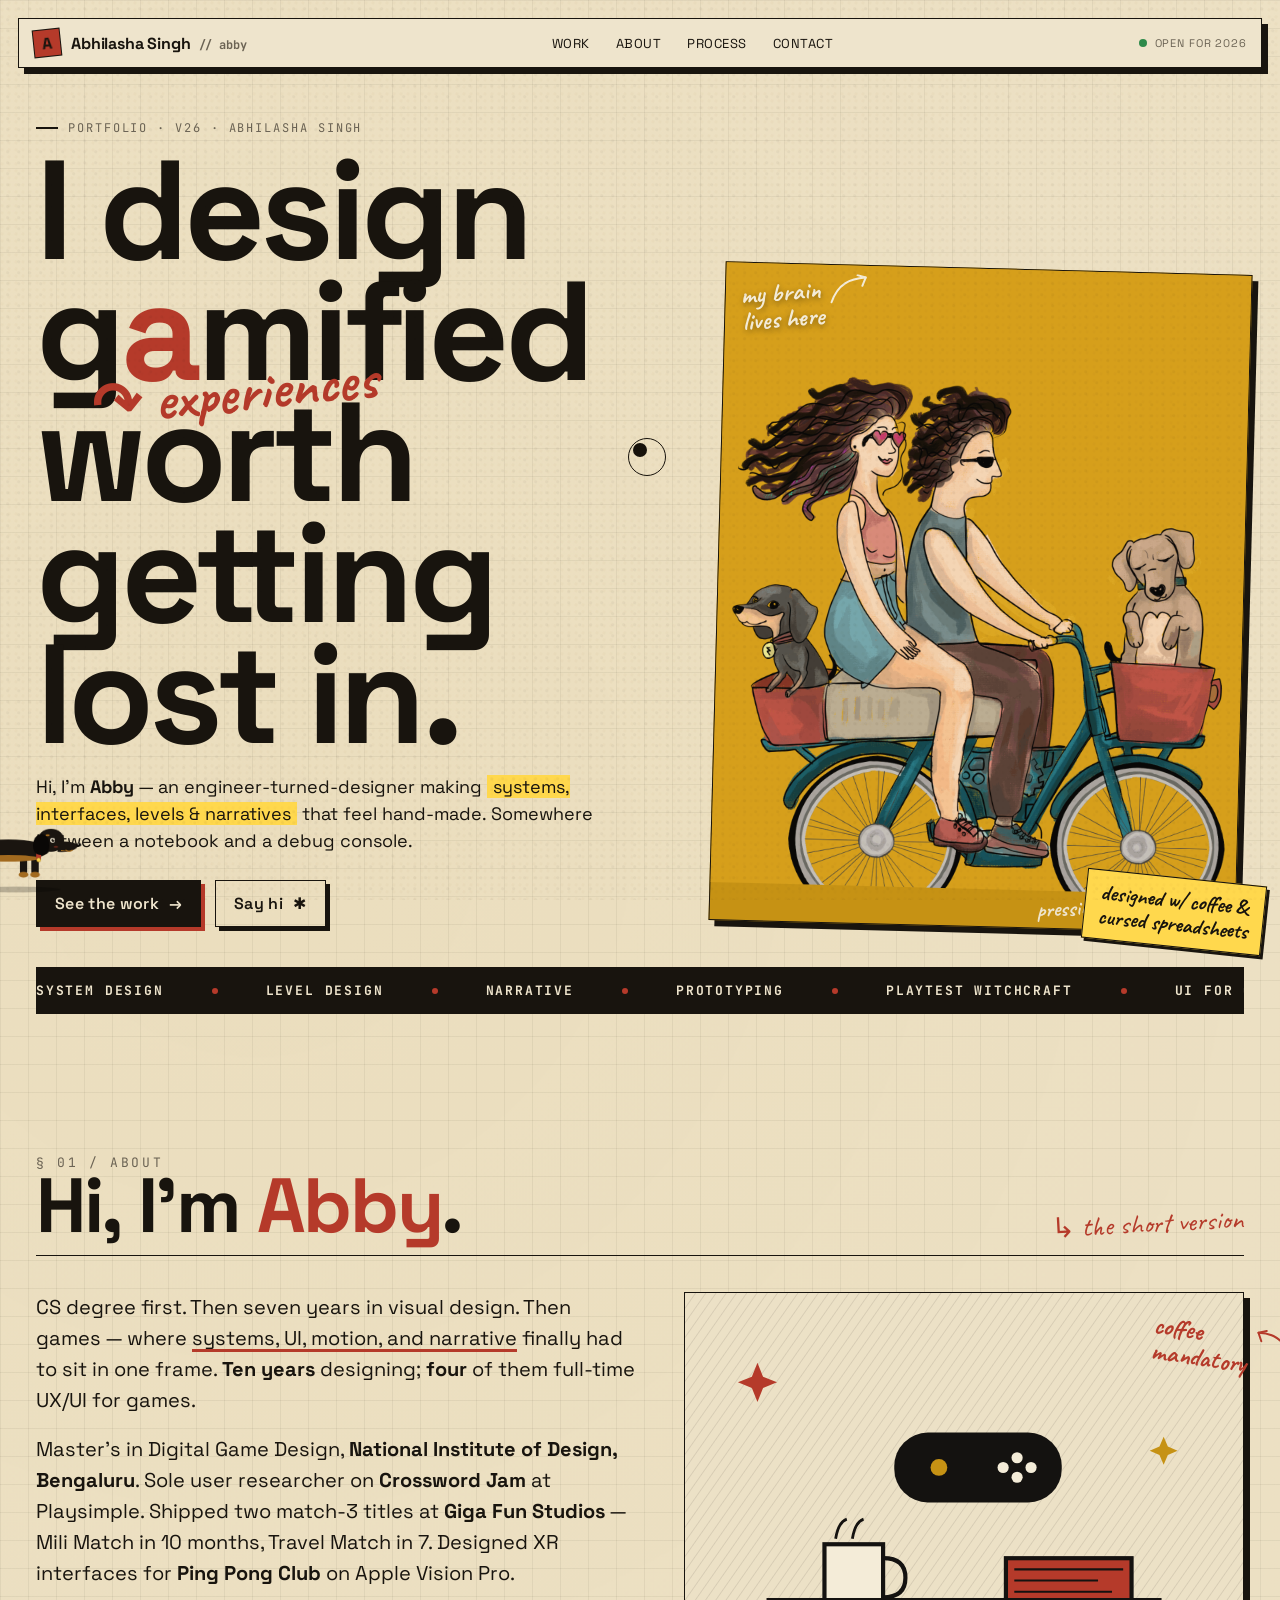
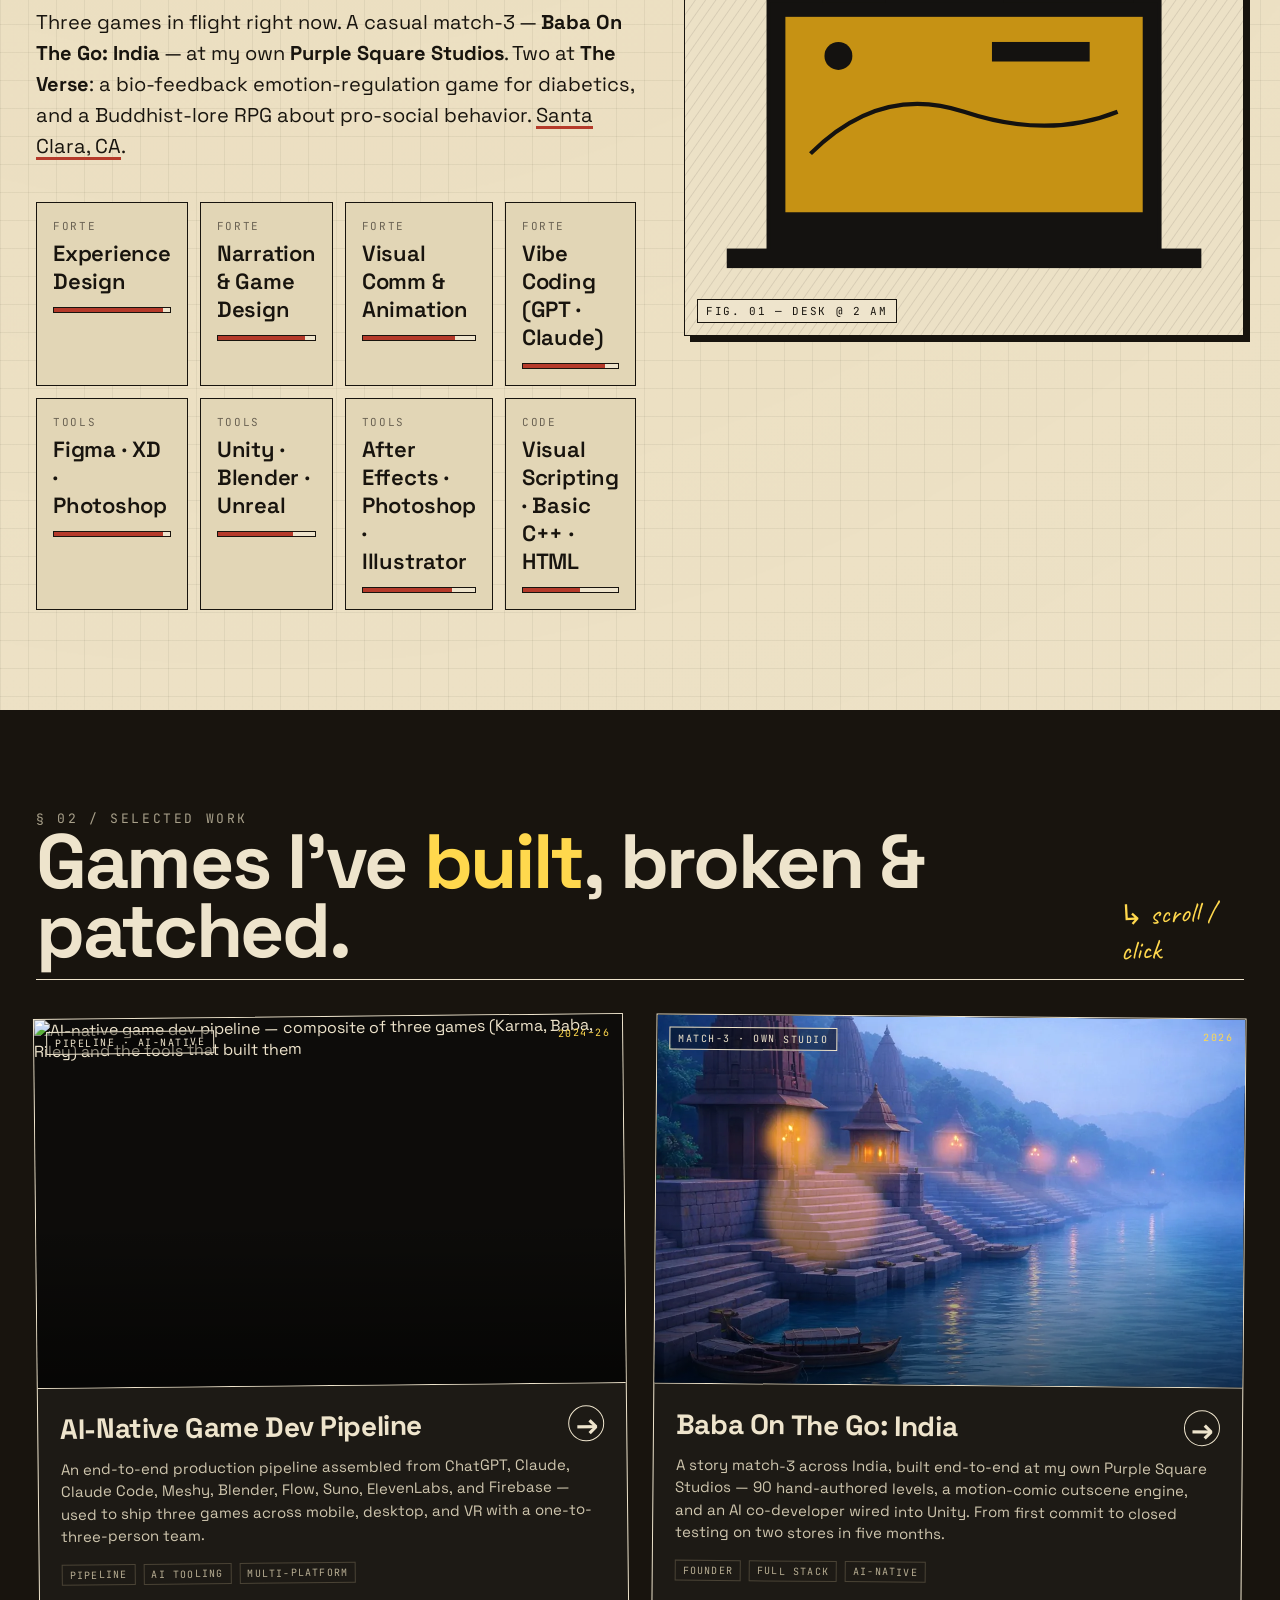
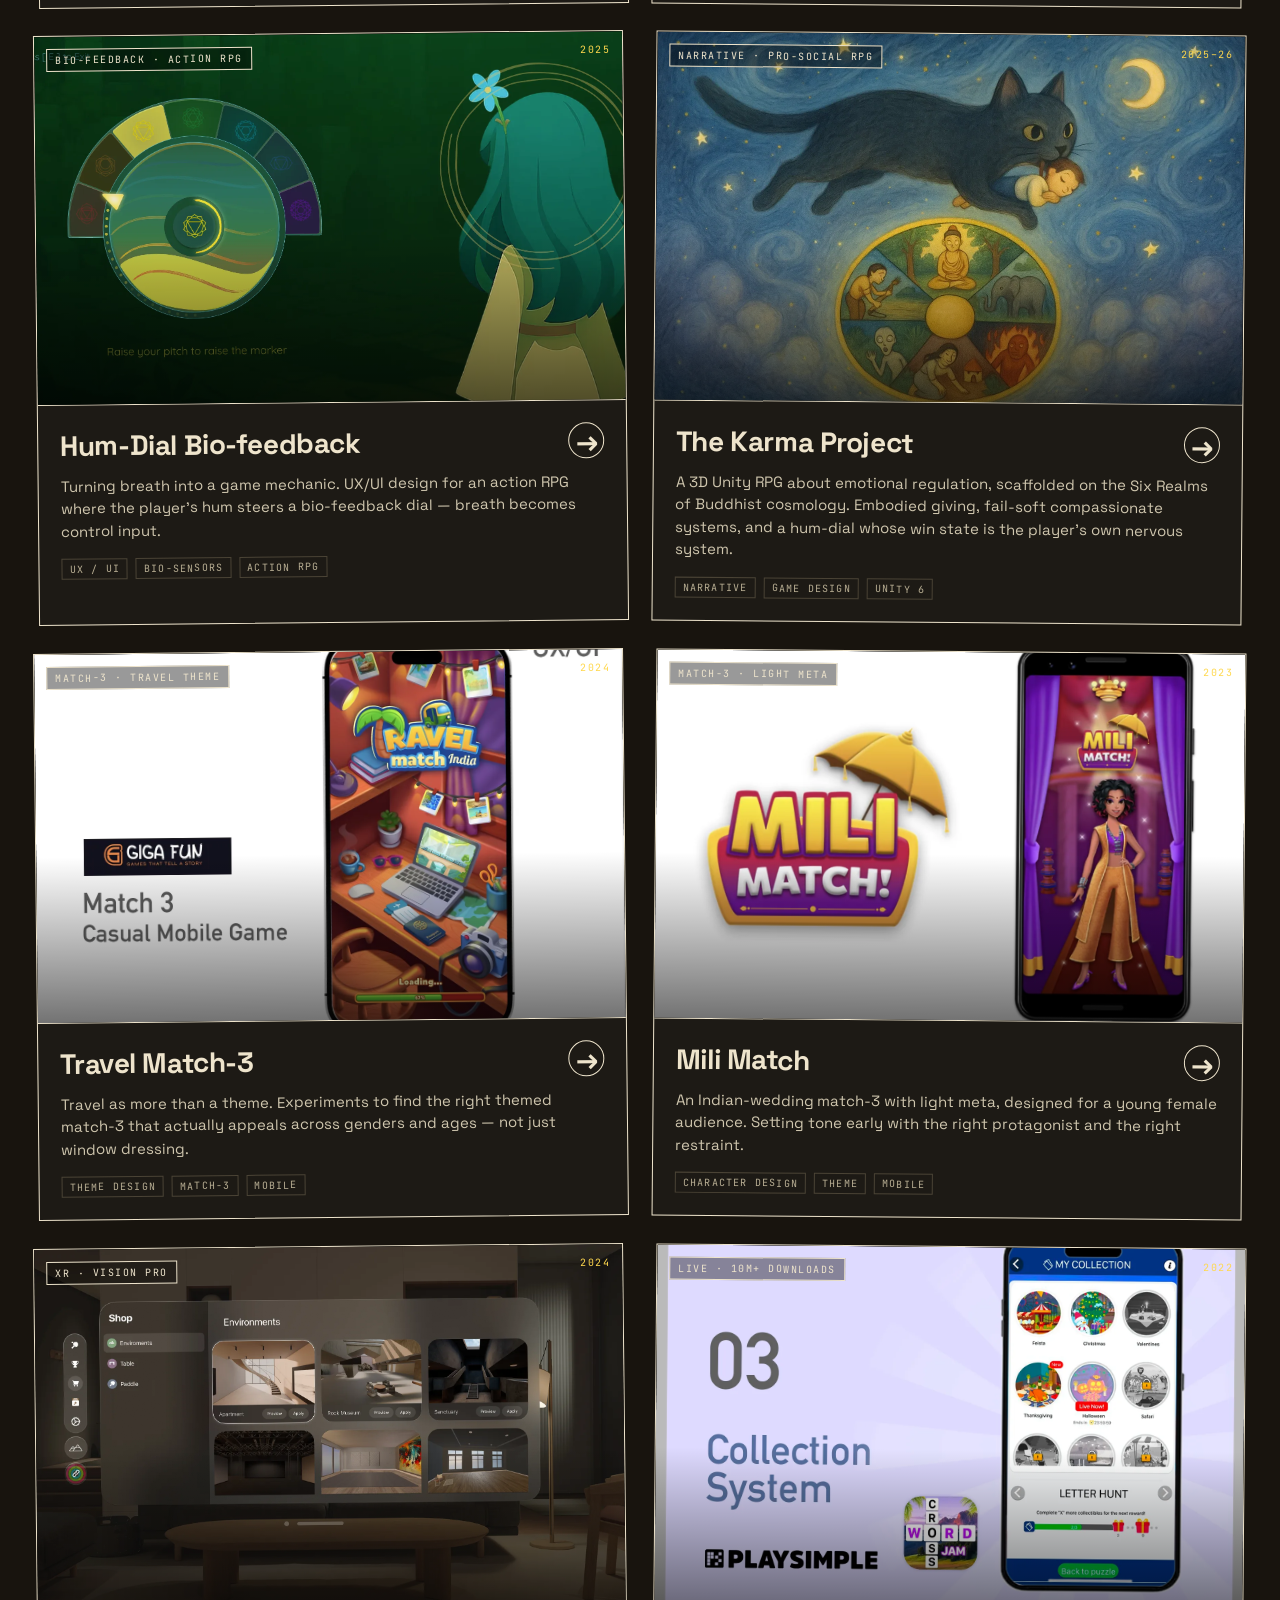
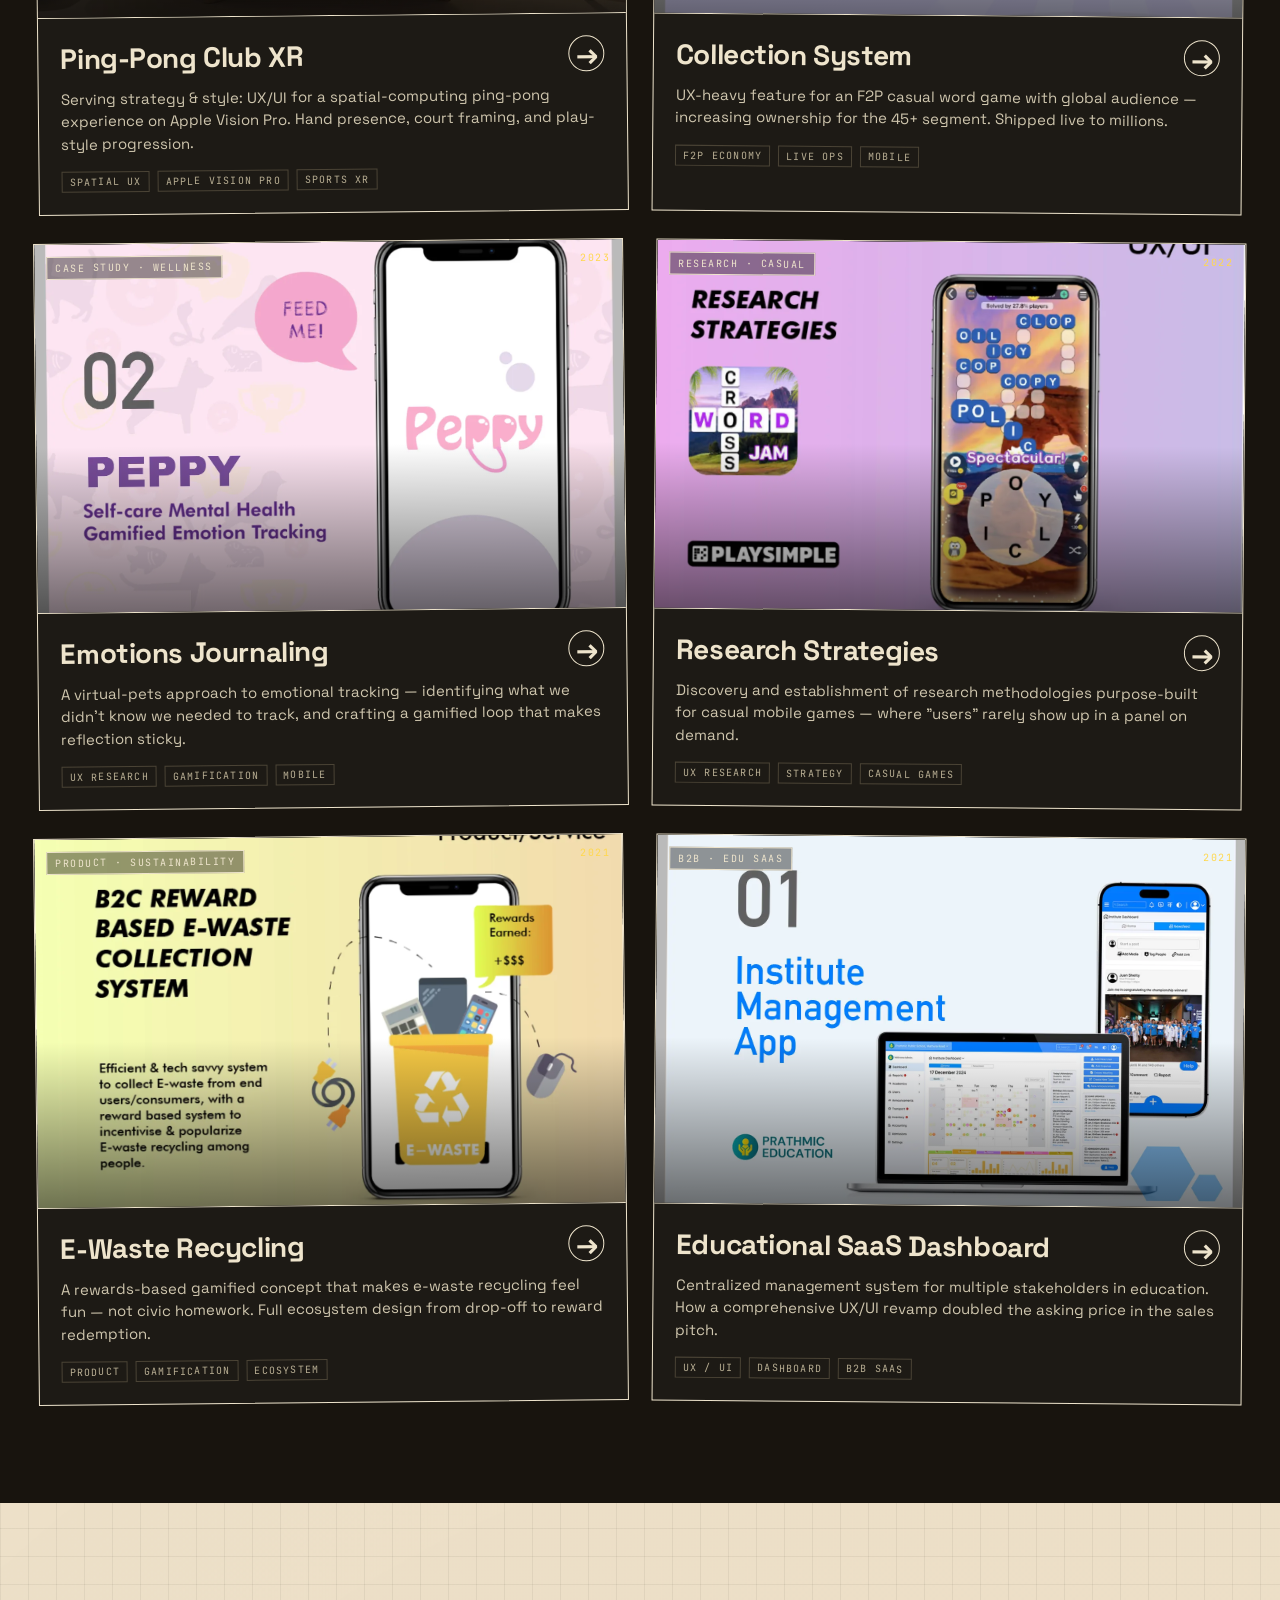
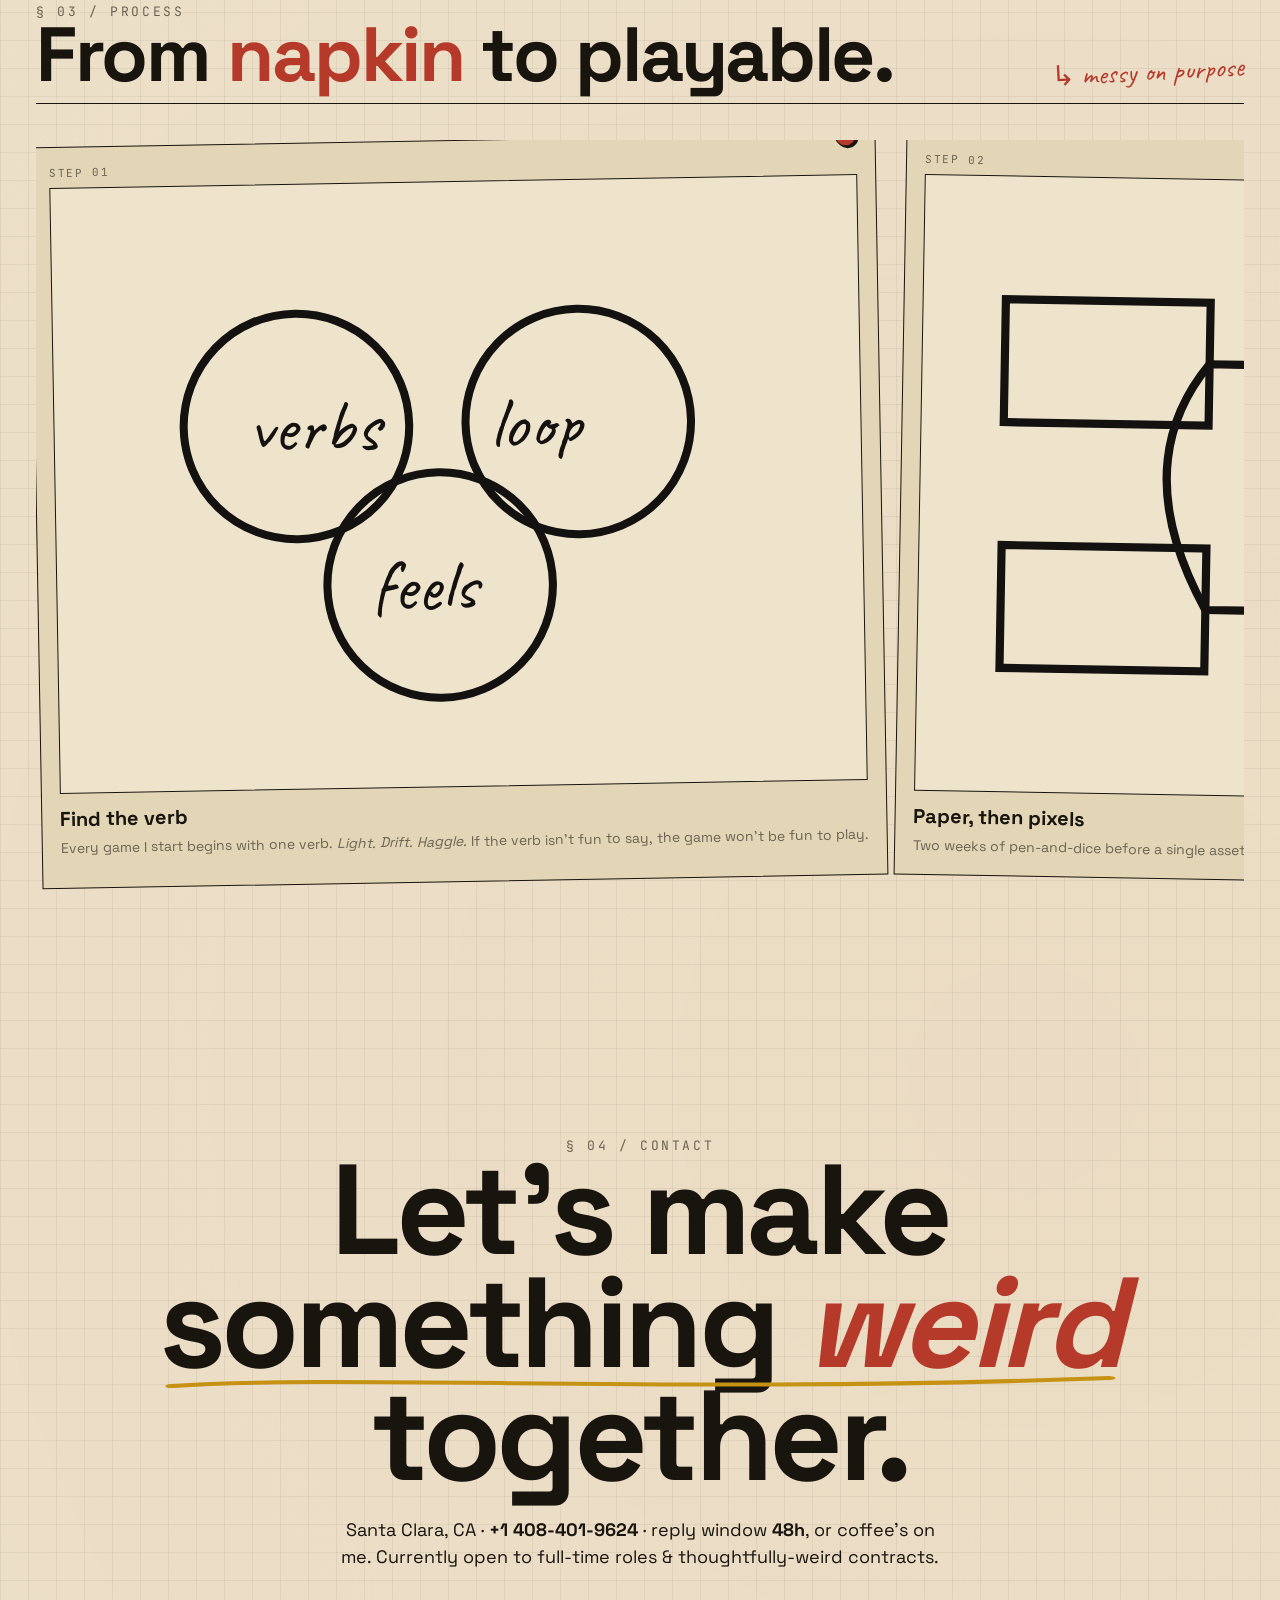
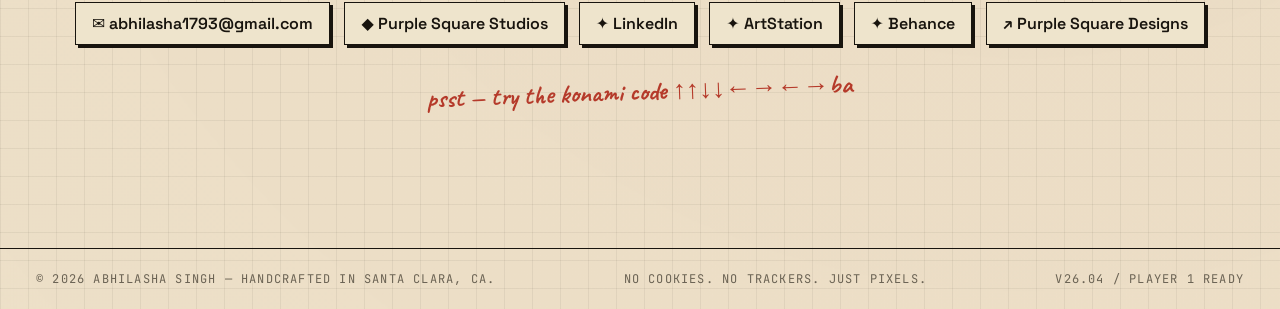
==== commit cd2e7e54: "Add Baba On The Go: India case study — full dev journey with AI co-developer New case study page nar" ====
--- a/index.html
+++ b/index.html
@@ -497,7 +497,7 @@
     <div class="bio reveal">
       <p>CS degree first. Then seven years in visual design. Then games — where <span class="underline">systems, UI, motion, and narrative</span> finally had to sit in one frame. <b>Ten years</b> designing; <b>four</b> of them full-time UX/UI for games.</p>
       <p>Master's in Digital Game Design, <b>National Institute of Design, Bengaluru</b>. Sole user researcher on <b>Crossword Jam</b> at Playsimple. Shipped two match-3 titles at <b>Giga Fun Studios</b> — Mili Match in 10 months, Travel Match in 7. Designed XR interfaces for <b>Ping Pong Club</b> on Apple Vision Pro.</p>
-      <p>Three games in flight right now. A casual match-3 — <b>Baba on the Road</b> — at my own <b>Purple Square Studios</b>. Two at <b>The Verse</b>: a bio-feedback emotion-regulation game for diabetics, and a Buddhist-lore RPG about pro-social behavior. <span class="underline">Santa Clara, CA</span>.</p>
+      <p>Three games in flight right now. A casual match-3 — <b>Baba On The Go: India</b> — at my own <b>Purple Square Studios</b>. Two at <b>The Verse</b>: a bio-feedback emotion-regulation game for diabetics, and a Buddhist-lore RPG about pro-social behavior. <span class="underline">Santa Clara, CA</span>.</p>
       <div class="skills">
         <div class="skill"><div class="k">FORTE</div><div class="v">Experience Design</div><div class="meter"><i style="width:94%"></i></div></div>
         <div class="skill"><div class="k">FORTE</div><div class="v">Narration & Game Design</div><div class="meter"><i style="width:90%"></i></div></div>
@@ -589,6 +589,20 @@
       </div>
     </a>
 
+    <!-- 00b. Baba On The Go: India (Purple Square Studios) -->
+    <a class="proj" data-hot href="case-studies/baba-on-the-go.html">
+      <div class="art">
+        <img src="assets/case-studies/baba-on-the-go/scene-hero.webp" alt="Baba On The Go: India — Varanasi ghats scene from the game" loading="lazy" style="object-position:center 30%"/>
+        <div class="tag mono">MATCH-3 · OWN STUDIO</div>
+        <div class="yr mono">2026</div>
+      </div>
+      <div class="body">
+        <div class="title">Baba On The Go: India <span class="go">→</span></div>
+        <p class="desc">A story match-3 across India, built end-to-end at my own Purple Square Studios — 90 hand-authored levels, a motion-comic cutscene engine, and an AI co-developer wired into Unity. From first commit to closed testing on two stores in five months.</p>
+        <div class="meta"><span>Founder</span><span>Full stack</span><span>AI-native</span></div>
+      </div>
+    </a>
+
     <!-- 01. Hum-Dial Bio-feedback (Notion) -->
     <a class="proj" data-hot href="https://medium.com/@abhilasha1793/designing-the-hum-dial-turning-breath-into-a-game-mechanic-f2c16fb2423c" target="_blank" rel="noopener">
       <div class="art">
@@ -603,7 +617,49 @@
       </div>
     </a>
 
-    <!-- 02. Ping-Pong Club XR · Vision Pro (Notion) -->
+    <!-- 02. Pro-social RPG · The Karma Project -->
+    <a class="proj" data-hot href="case-studies/karma-rpg.html">
+      <div class="art">
+        <img src="assets/projects/03-karma-rpg.webp" alt="The Karma Project — emotional regulation through embodied gameplay" loading="lazy"/>
+        <div class="tag mono">NARRATIVE · PRO-SOCIAL RPG</div>
+        <div class="yr mono">2025–26</div>
+      </div>
+      <div class="body">
+        <div class="title">The Karma Project <span class="go">→</span></div>
+        <p class="desc">A 3D Unity RPG about emotional regulation, scaffolded on the Six Realms of Buddhist cosmology. Embodied giving, fail-soft compassionate systems, and a hum-dial whose win state is the player's own nervous system.</p>
+        <div class="meta"><span>Narrative</span><span>Game Design</span><span>Unity 6</span></div>
+      </div>
+    </a>
+
+    <!-- 03. Travel Match-3 -->
+    <a class="proj" data-hot href="case-studies/travel-match3.html">
+      <div class="art">
+        <img src="assets/projects/07-travel-match3.webp" alt="Match-3 game with travel theme" loading="lazy"/>
+        <div class="tag mono">MATCH-3 · TRAVEL THEME</div>
+        <div class="yr mono">2024</div>
+      </div>
+      <div class="body">
+        <div class="title">Travel Match-3 <span class="go">→</span></div>
+        <p class="desc">Travel as more than a theme. Experiments to find the right themed match-3 that actually appeals across genders and ages — not just window dressing.</p>
+        <div class="meta"><span>Theme Design</span><span>Match-3</span><span>Mobile</span></div>
+      </div>
+    </a>
+
+    <!-- 04. Indian Wedding Match-3 (Mili Match) -->
+    <a class="proj" data-hot href="case-studies/wedding-match3.html">
+      <div class="art">
+        <img src="assets/projects/08-wedding-match3.webp" alt="Indian wedding themed match-3 for young women" loading="lazy"/>
+        <div class="tag mono">MATCH-3 · LIGHT META</div>
+        <div class="yr mono">2023</div>
+      </div>
+      <div class="body">
+        <div class="title">Mili Match <span class="go">→</span></div>
+        <p class="desc">An Indian-wedding match-3 with light meta, designed for a young female audience. Setting tone early with the right protagonist and the right restraint.</p>
+        <div class="meta"><span>Character Design</span><span>Theme</span><span>Mobile</span></div>
+      </div>
+    </a>
+
+    <!-- 05. Ping-Pong Club XR · Vision Pro -->
     <a class="proj" data-hot href="https://medium.com/@abhilasha1793/serving-strategy-style-my-design-journey-with-ping-pong-club-on-apple-vision-pro-9ff0c1da3688" target="_blank" rel="noopener">
       <div class="art">
         <img src="assets/projects/02-pingpong-xr.webp" alt="Ping-Pong Club XR for Apple Vision Pro" loading="lazy"/>
@@ -614,48 +670,6 @@
         <div class="title">Ping-Pong Club XR <span class="go">→</span></div>
         <p class="desc">Serving strategy &amp; style: UX/UI for a spatial-computing ping-pong experience on Apple Vision Pro. Hand presence, court framing, and play-style progression.</p>
         <div class="meta"><span>Spatial UX</span><span>Apple Vision Pro</span><span>Sports XR</span></div>
-      </div>
-    </a>
-
-    <!-- 03. Pro-social RPG · The Karma Project -->
-    <a class="proj" data-hot href="case-studies/karma-rpg.html">
-      <div class="art">
-        <img src="assets/projects/03-karma-rpg.webp" alt="The Karma Project — emotional regulation through embodied gameplay" loading="lazy"/>
-        <div class="tag mono">NARRATIVE · PRO-SOCIAL RPG</div>
-        <div class="yr mono">2025–26</div>
-      </div>
-      <div class="body">
-        <div class="title">The Karma Project <span class="go">→</span></div>
-        <p class="desc">A 3D Unity RPG about emotional regulation, scaffolded on the Six Realms of Buddhist cosmology. Embodied giving, fail-soft compassionate systems, and a hum-dial whose win state is the player's own nervous system.</p>
-        <div class="meta"><span>Narrative</span><span>Game Design</span><span>Unity 6</span></div>
-      </div>
-    </a>
-
-    <!-- 04. Travel Match-3 -->
-    <a class="proj" data-hot href="case-studies/travel-match3.html">
-      <div class="art">
-        <img src="assets/projects/07-travel-match3.webp" alt="Match-3 game with travel theme" loading="lazy"/>
-        <div class="tag mono">MATCH-3 · TRAVEL THEME</div>
-        <div class="yr mono">2024</div>
-      </div>
-      <div class="body">
-        <div class="title">Travel Match-3 <span class="go">→</span></div>
-        <p class="desc">Travel as more than a theme. Experiments to find the right themed match-3 that actually appeals across genders and ages — not just window dressing.</p>
-        <div class="meta"><span>Theme Design</span><span>Match-3</span><span>Mobile</span></div>
-      </div>
-    </a>
-
-    <!-- 05. Indian Wedding Match-3 (Mili Match) -->
-    <a class="proj" data-hot href="case-studies/wedding-match3.html">
-      <div class="art">
-        <img src="assets/projects/08-wedding-match3.webp" alt="Indian wedding themed match-3 for young women" loading="lazy"/>
-        <div class="tag mono">MATCH-3 · LIGHT META</div>
-        <div class="yr mono">2023</div>
-      </div>
-      <div class="body">
-        <div class="title">Mili Match <span class="go">→</span></div>
-        <p class="desc">An Indian-wedding match-3 with light meta, designed for a young female audience. Setting tone early with the right protagonist and the right restraint.</p>
-        <div class="meta"><span>Character Design</span><span>Theme</span><span>Mobile</span></div>
       </div>
     </a>
 
@@ -1056,7 +1070,7 @@
   // is staggered from dog1's even on slower screens.
   const dogs = [
     {el: document.getElementById('dog1'), w: 127, scale: 0.82, speed: 95, facing: 1,  x: -160,                          startDelay: 0,   nextSniff: 6 + Math.random()*6,  nextJump: 5 + Math.random()*6, nextFart: 4 + Math.random()*5, nextBark: 9 + Math.random()*7,  nextPitch: 9 + Math.random()*10,  pitchIdx: Math.floor(Math.random()*4), sniffing: false, jumping: false, sniffUntil: 0},
-    {el: document.getElementById('dog2'), w: 188, scale: 1,    speed: 70, facing: -1, x: window.innerWidth + 200,        startDelay: 4,   nextSniff: 10 + Math.random()*8, nextJump: 8 + Math.random()*8, nextFart: 6 + Math.random()*6, nextBark: 12 + Math.random()*8, nextPitch: 14 + Math.random()*12, pitchIdx: Math.floor(Math.random()*4), sniffing: false, jumping: false, sniffUntil: 0}
+    {el: document.getElementById('dog2'), w: 188, scale: 1,    speed: 70, facing: -1, x: window.innerWidth + 200,        startDelay: 8,   nextSniff: 10 + Math.random()*8, nextJump: 8 + Math.random()*8, nextFart: 6 + Math.random()*6, nextBark: 12 + Math.random()*8, nextPitch: 14 + Math.random()*12, pitchIdx: Math.floor(Math.random()*4), sniffing: false, jumping: false, sniffUntil: 0}
   ];
   const woofs = ['woof!', 'arf!', 'bork!', 'yip!', 'wuff!'];
   const pitches = [
@@ -1237,9 +1251,18 @@
           pitchBurst(d);
           d.nextPitch = 16 + Math.random()*14;
         }
-        // turn around at edges
-        if(d.facing > 0 && d.x > vw + 20){ d.facing = -1; }
-        else if(d.facing < 0 && d.x < -d.w - 20){ d.facing = 1; }
+        // Each dog has a locked direction — wrap to its own entry side instead of turning.
+        // Dog1 (facing +1) always enters from the left and exits right.
+        // Dog2 (facing -1) always enters from the right and exits left.
+        // A short off-screen rest between laps keeps their cycles staggered so
+        // they are never walking side-by-side in the same direction.
+        if(d.facing > 0 && d.x > vw + d.w + 20){
+          d.x = -d.w - 20;
+          d.startDelay = 2.5 + Math.random() * 3;
+        } else if(d.facing < 0 && d.x < -d.w - 20){
+          d.x = vw + d.w + 20;
+          d.startDelay = 2.5 + Math.random() * 3;
+        }
       }
       d.el.style.left = d.x + 'px';
       const s = d.scale || 1;
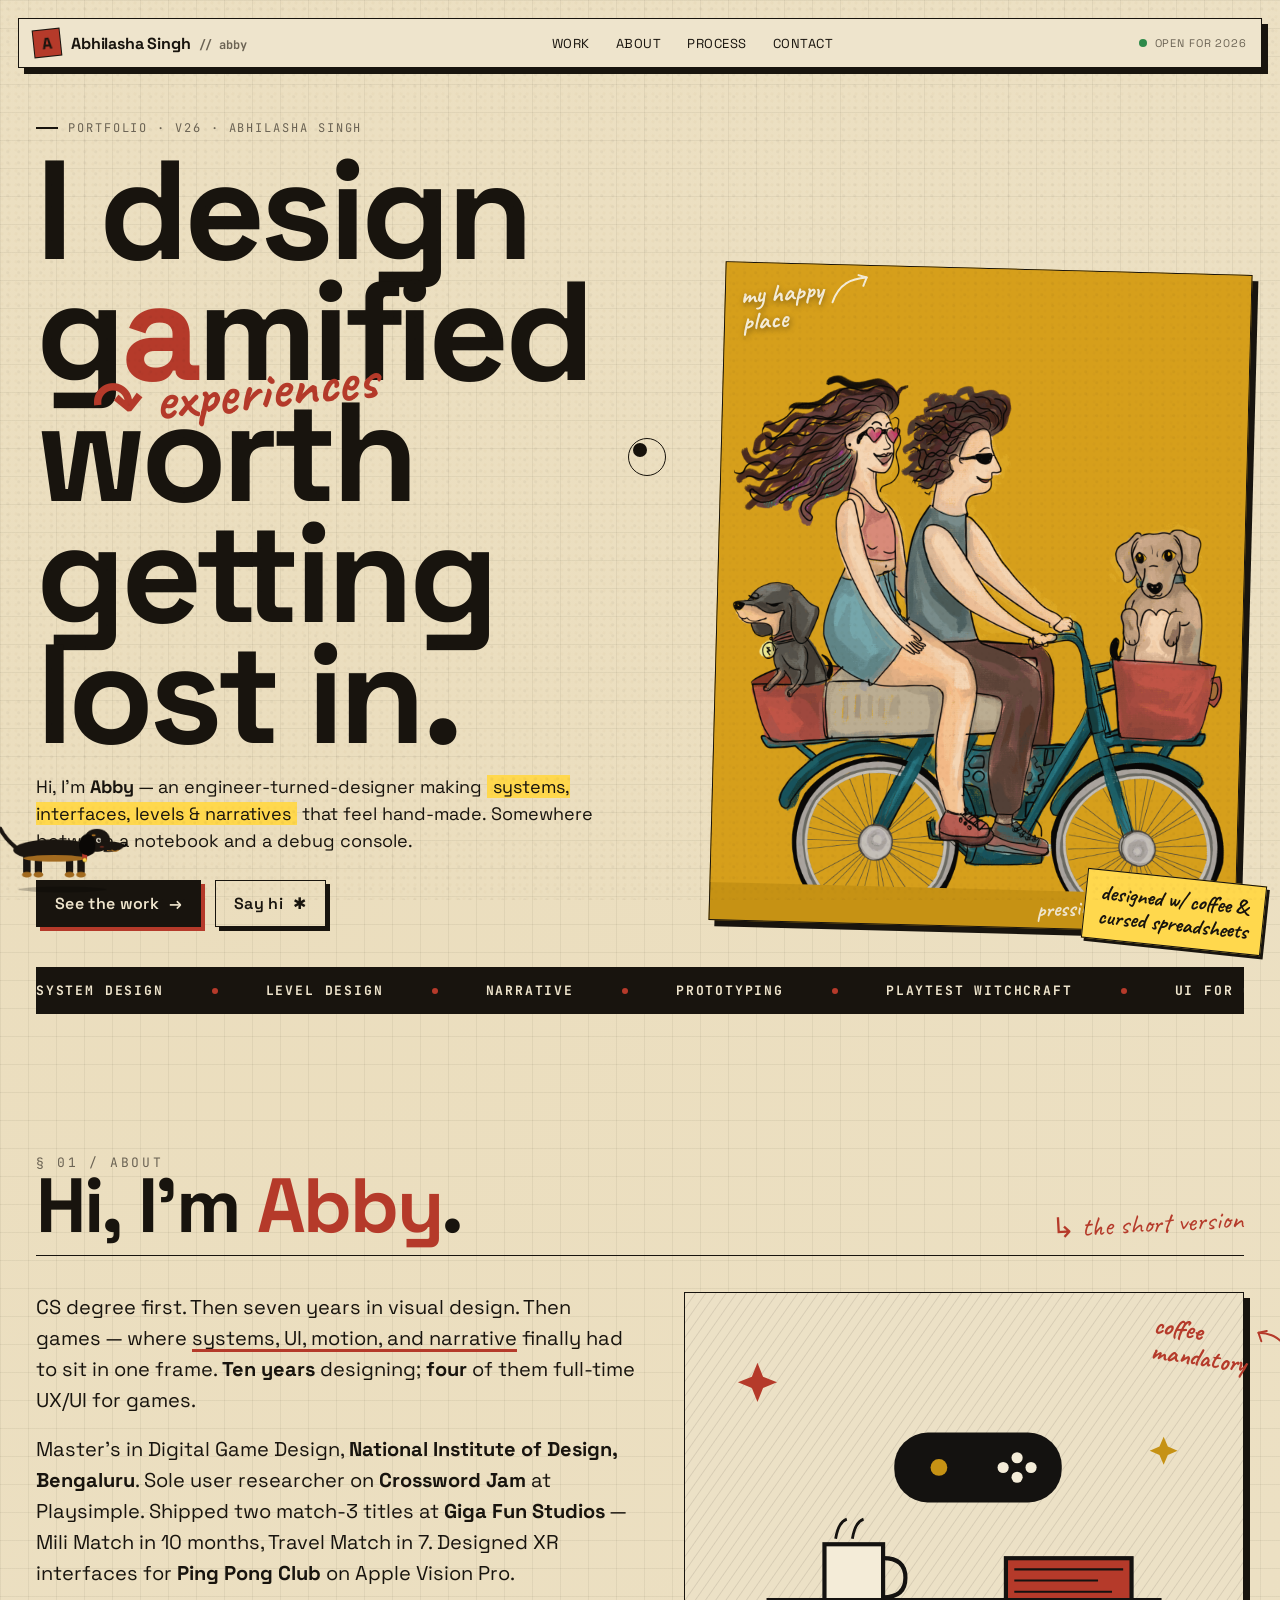
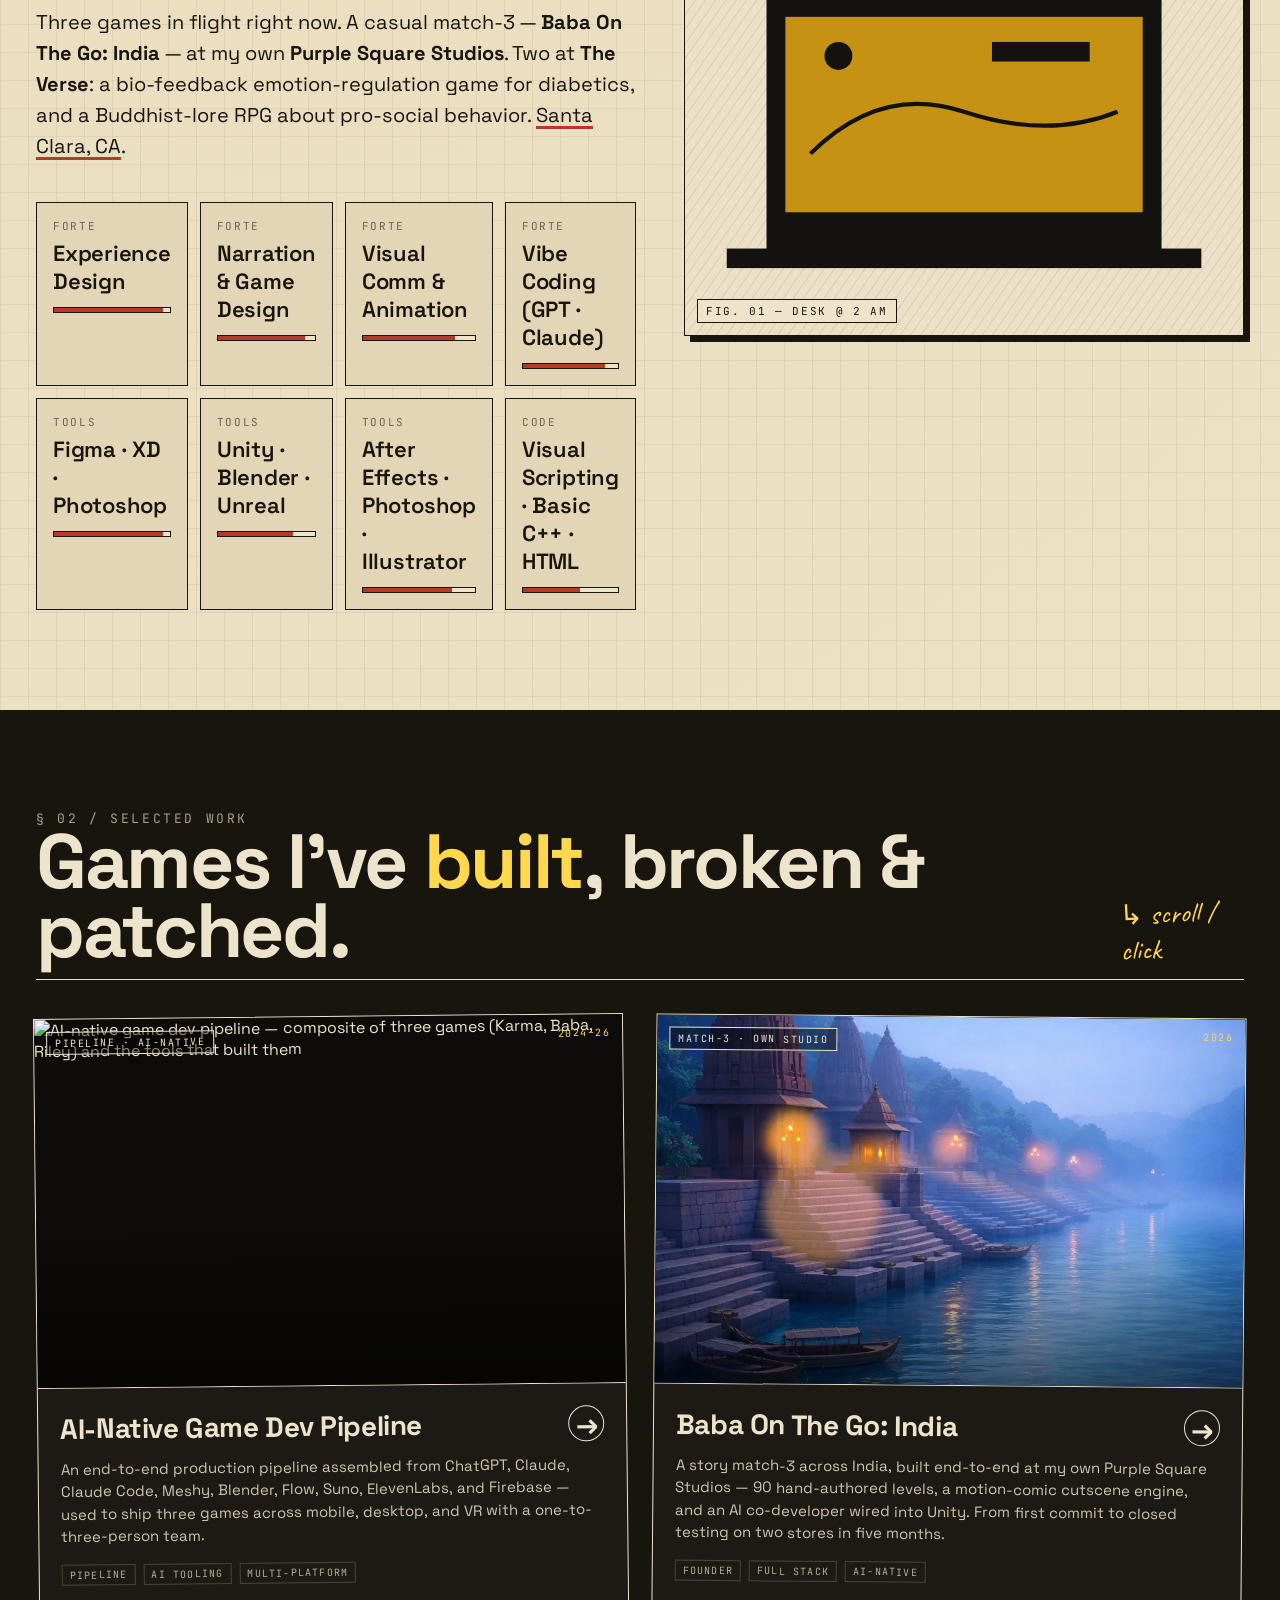
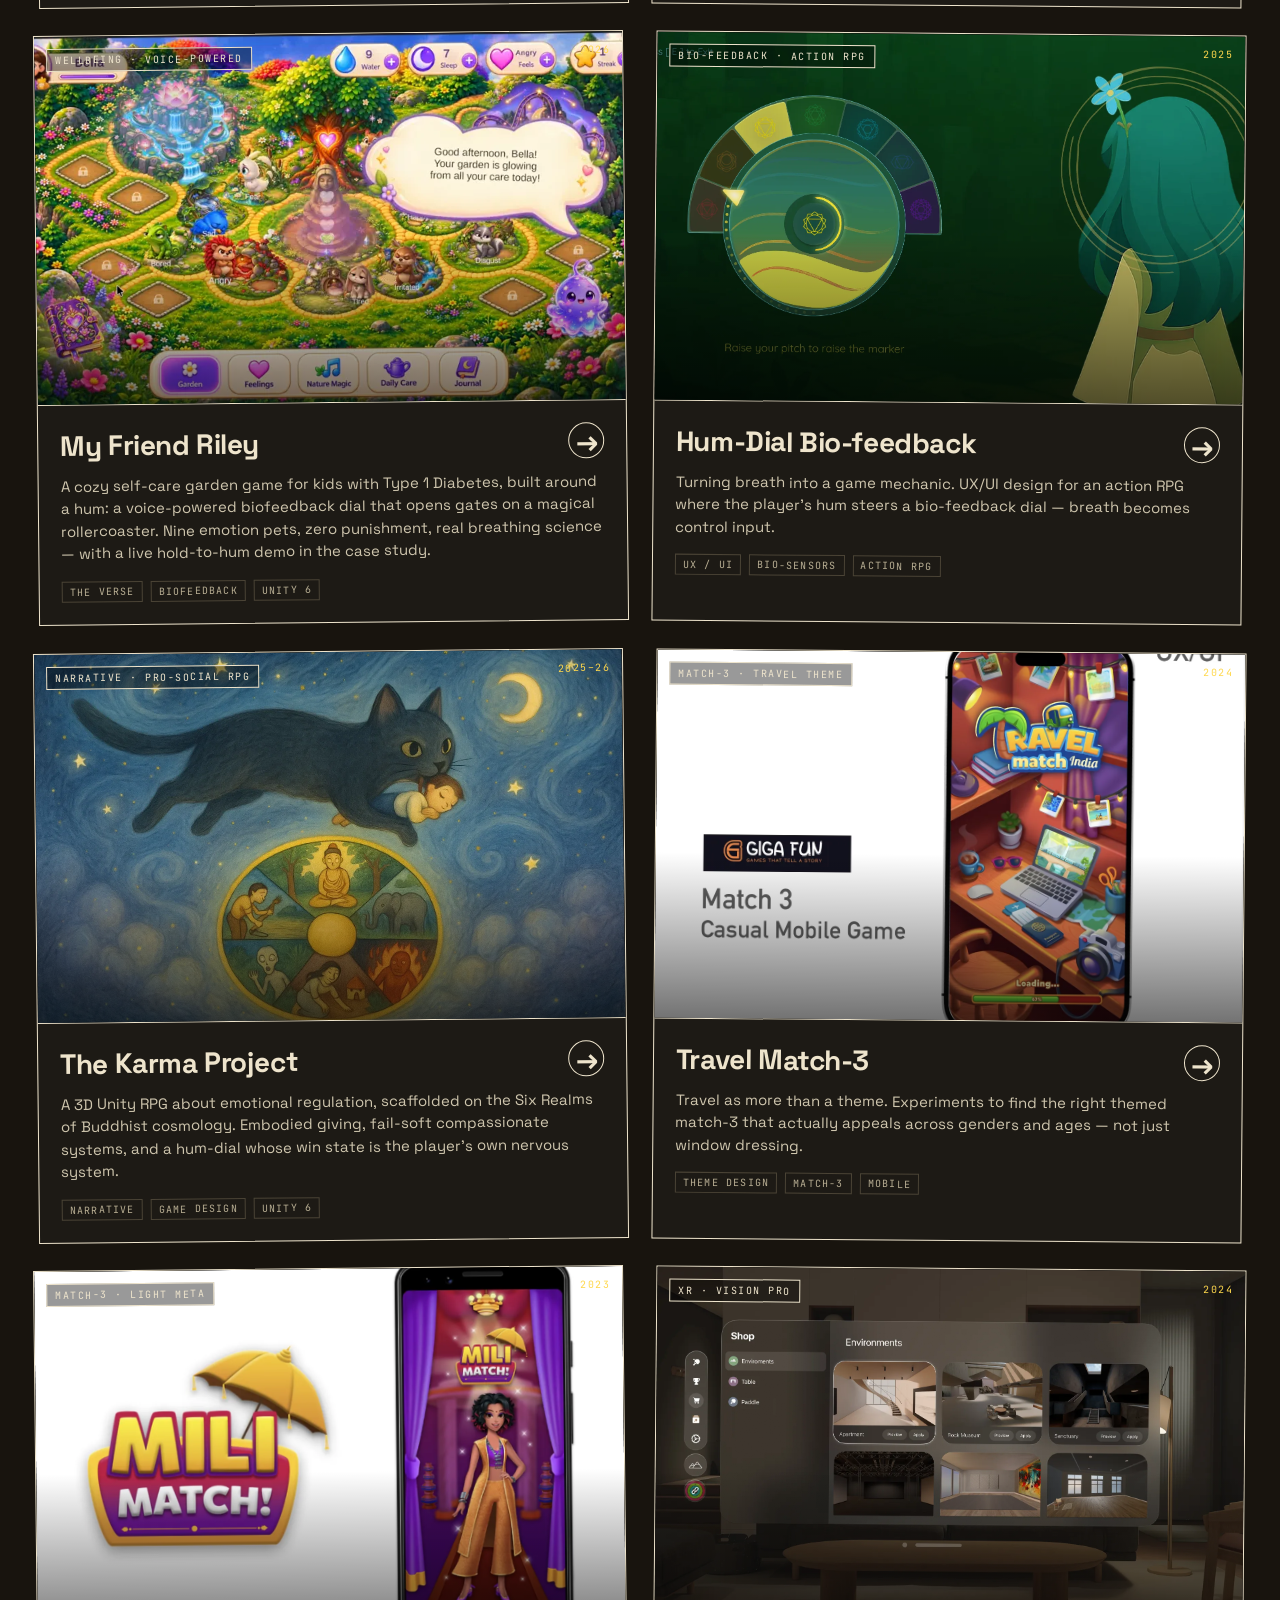
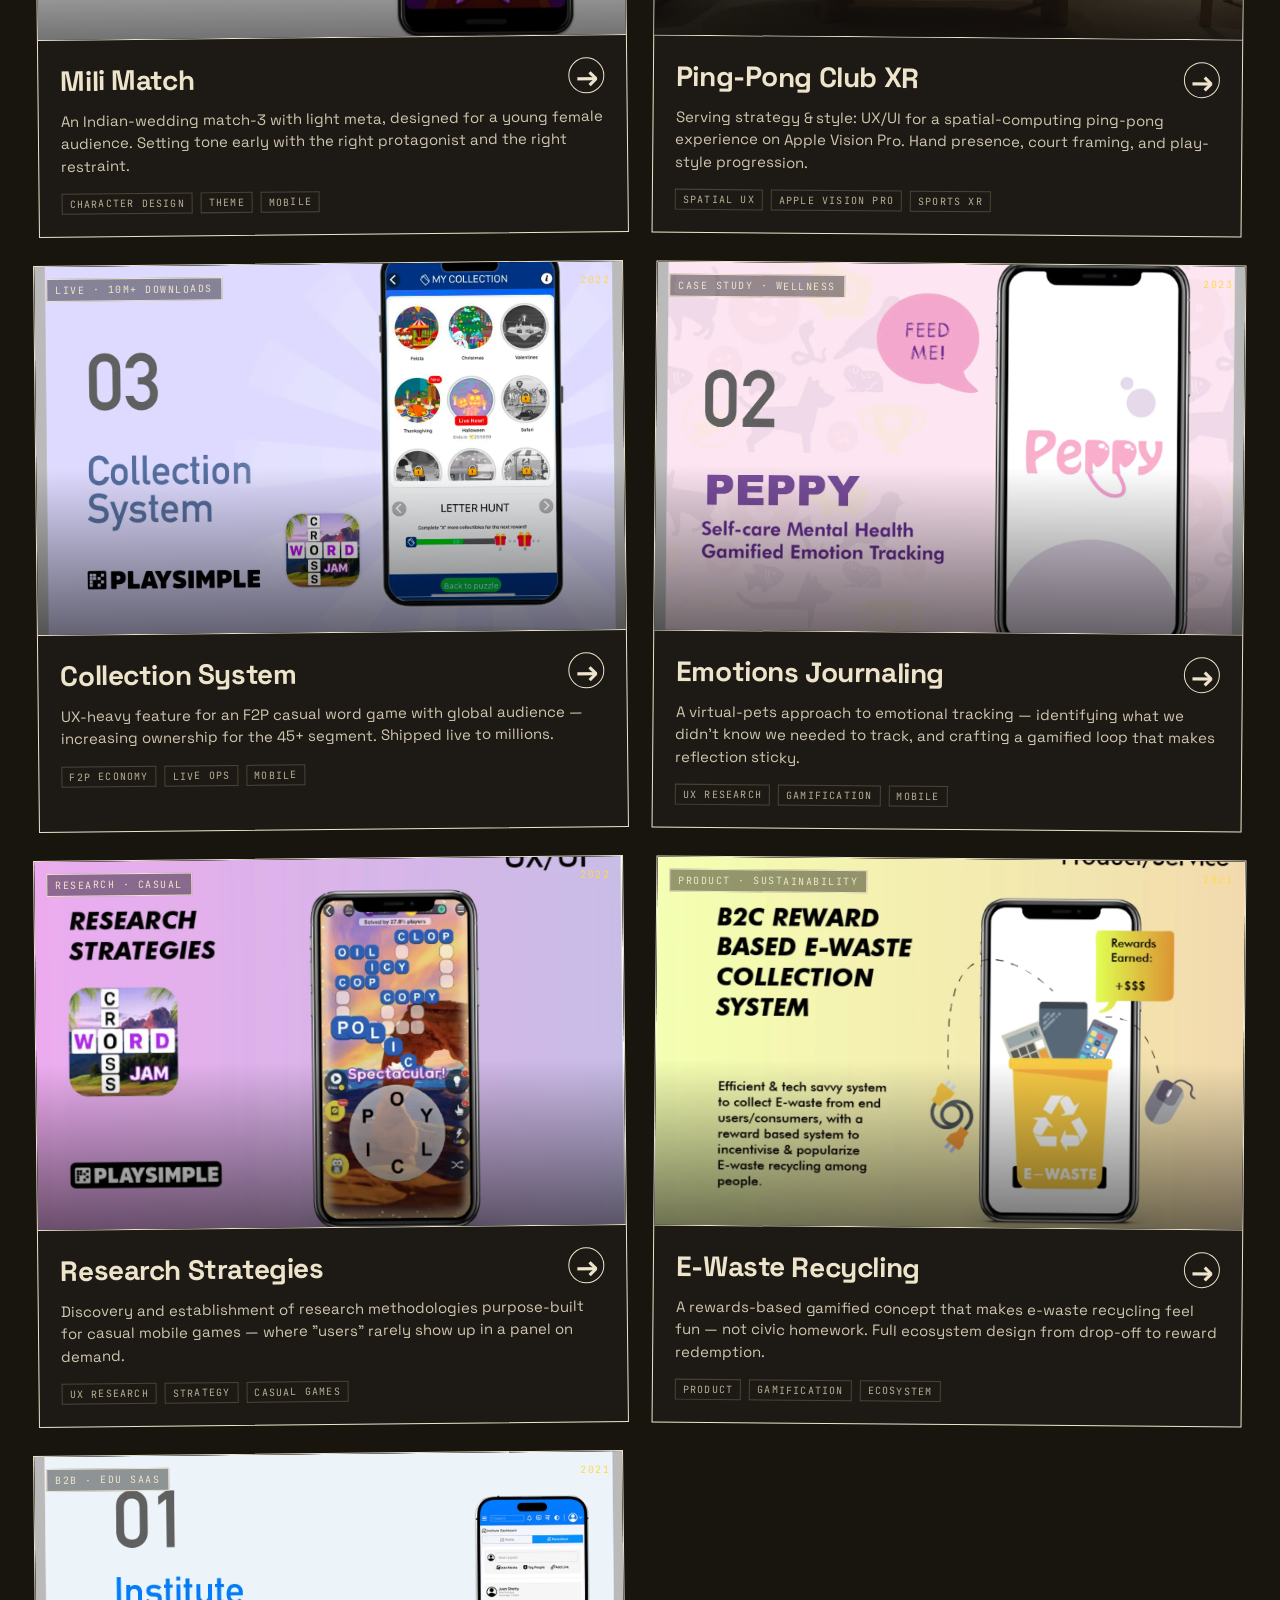
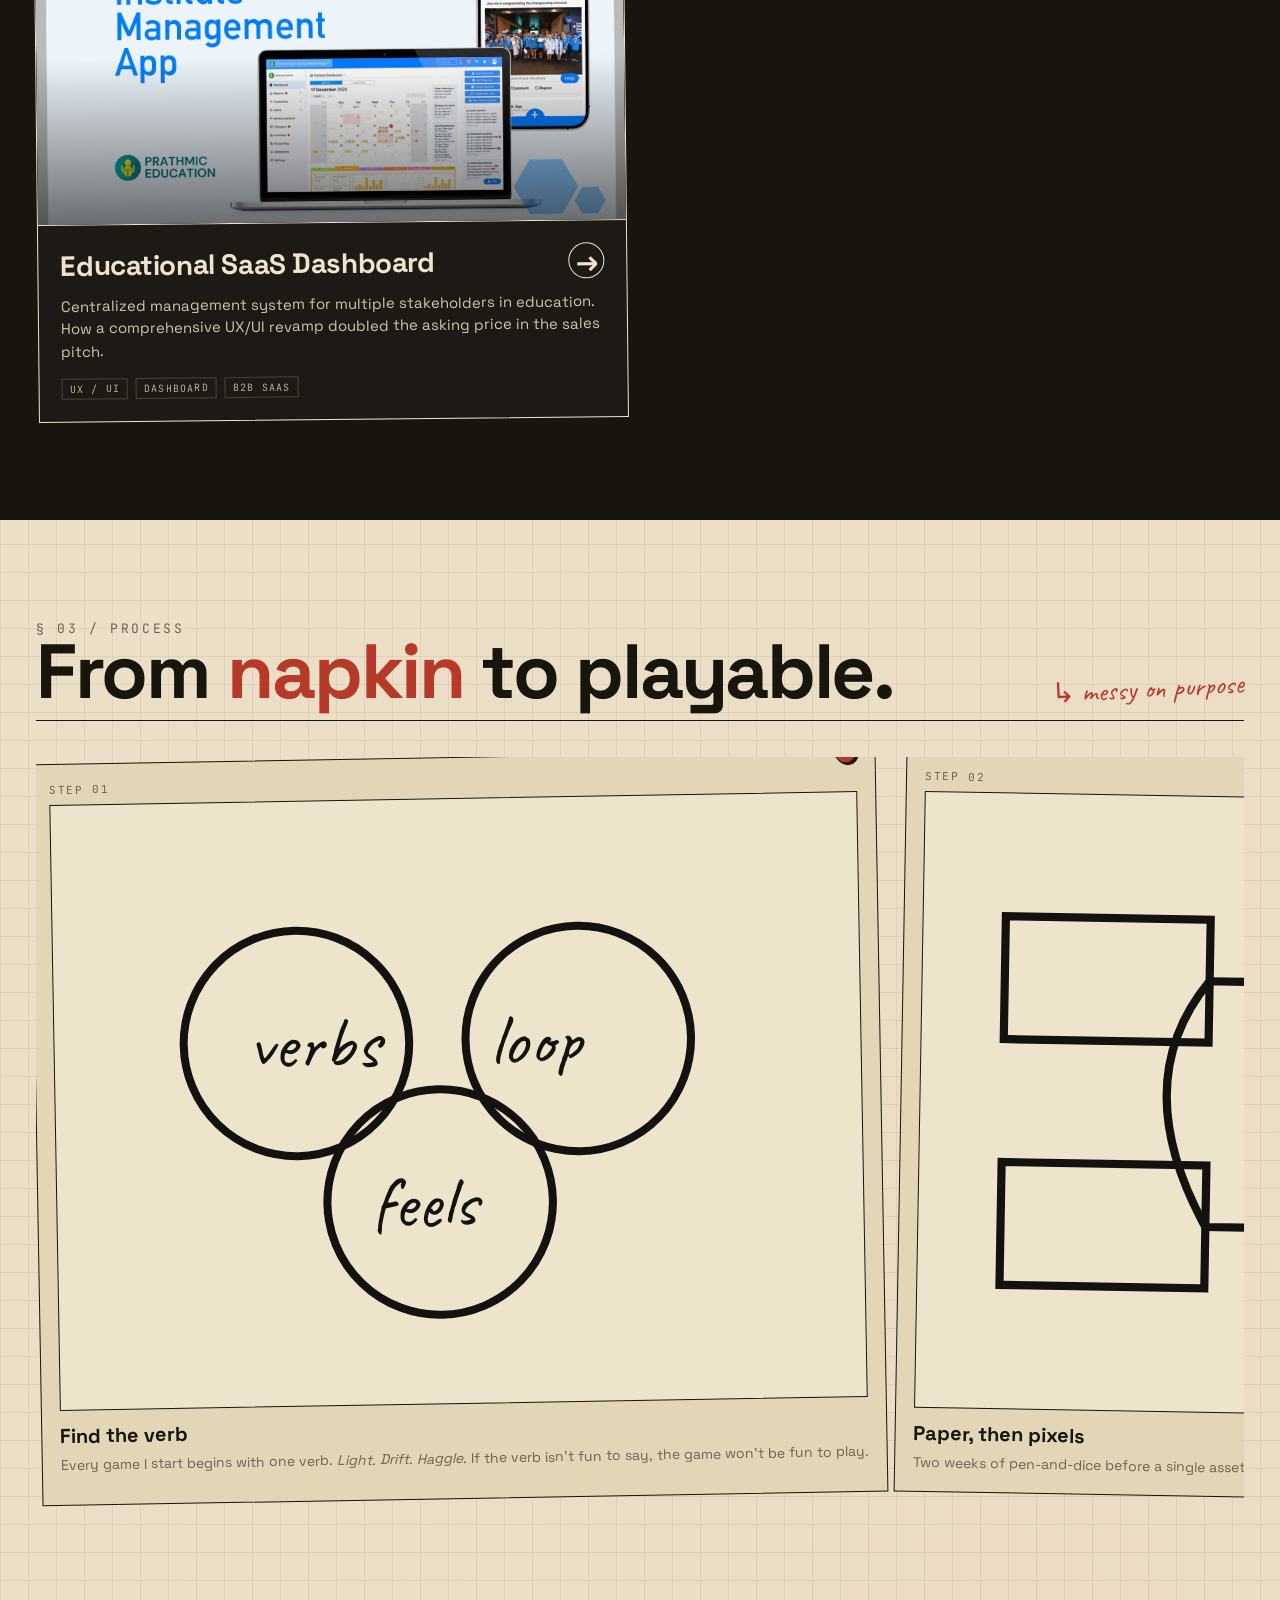
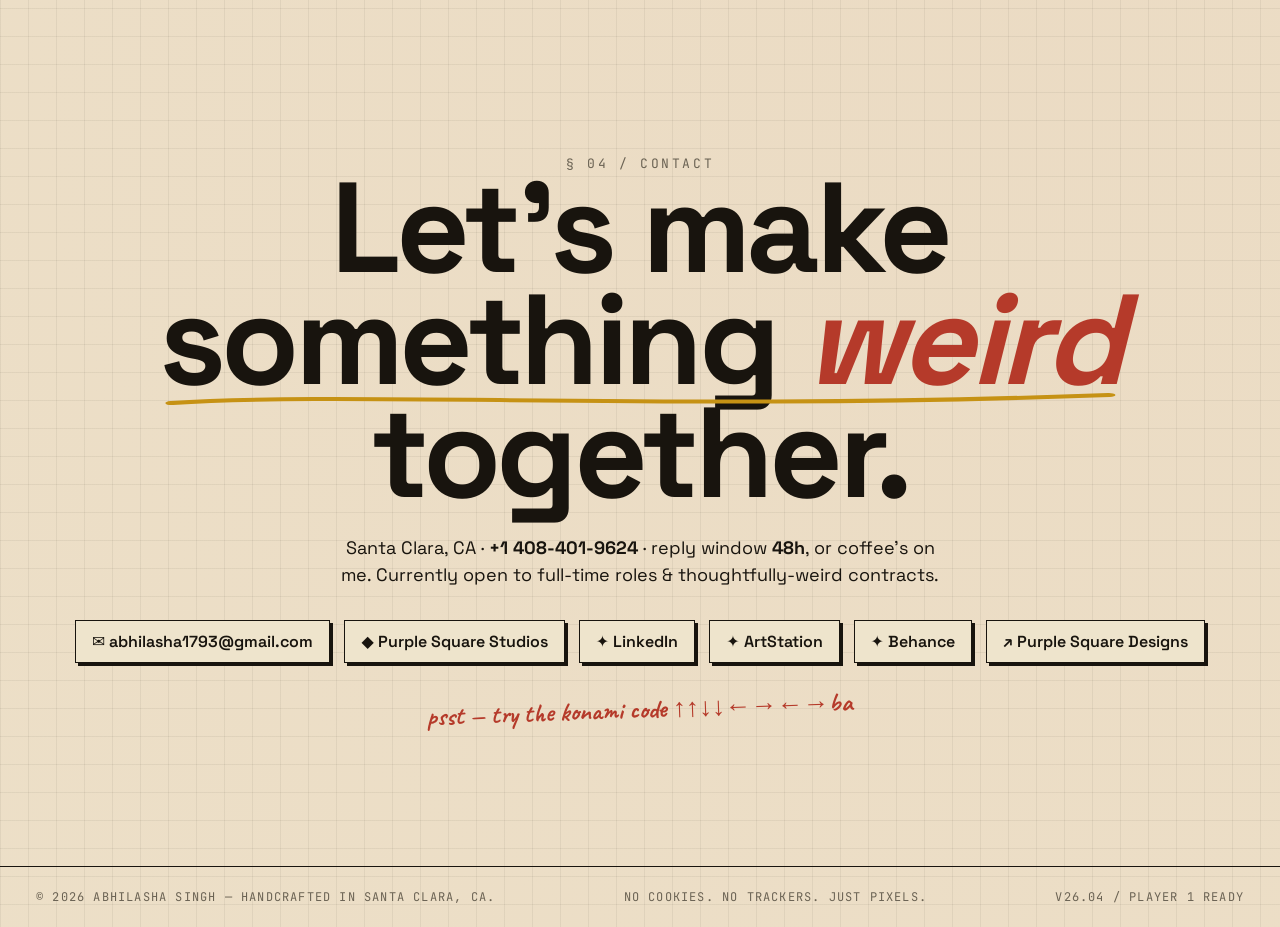
==== commit 6cb32e2a: "Add My Friend Riley case study — interactive, science-backed, purple accent New case study for the V" ====
--- a/index.html
+++ b/index.html
@@ -443,7 +443,7 @@
       <div class="video-card banner" data-hot>
         <!-- annotation inside banner -->
         <div class="annotate" style="left:16px;top:14px;transform:rotate(-6deg);z-index:3;color:#f4ecd8;text-shadow:0 2px 6px rgba(0,0,0,.4)">
-          <span>my brain<br>lives here</span>
+          <span>my happy<br>place</span>
           <svg viewBox="0 0 40 30" fill="none" stroke="currentColor" stroke-width="2" stroke-linecap="round" style="transform:scaleY(-1)">
             <path d="M2 4 C 10 22, 22 26, 38 26" />
             <path d="M38 26 L 30 29 M38 26 L 34 18"/>
@@ -466,7 +466,7 @@
         <b>Prototyping</b><i class="dot"></i>
         <b>Playtest Witchcraft</b><i class="dot"></i>
         <b>UI for Games</b><i class="dot"></i>
-        <b>Economy Tuning</b><i class="dot"></i>
+        <b>Player Research</b><i class="dot"></i>
         <b>Spreadsheet Sorcery</b><i class="dot"></i>
       </span>
       <span>
@@ -476,7 +476,7 @@
         <b>Prototyping</b><i class="dot"></i>
         <b>Playtest Witchcraft</b><i class="dot"></i>
         <b>UI for Games</b><i class="dot"></i>
-        <b>Economy Tuning</b><i class="dot"></i>
+        <b>Player Research</b><i class="dot"></i>
         <b>Spreadsheet Sorcery</b><i class="dot"></i>
       </span>
     </div>
@@ -600,6 +600,20 @@
         <div class="title">Baba On The Go: India <span class="go">→</span></div>
         <p class="desc">A story match-3 across India, built end-to-end at my own Purple Square Studios — 90 hand-authored levels, a motion-comic cutscene engine, and an AI co-developer wired into Unity. From first commit to closed testing on two stores in five months.</p>
         <div class="meta"><span>Founder</span><span>Full stack</span><span>AI-native</span></div>
+      </div>
+    </a>
+
+    <!-- 00c. My Friend Riley (The Verse) -->
+    <a class="proj" data-hot href="case-studies/my-friend-riley.html">
+      <div class="art">
+        <img src="assets/case-studies/my-friend-riley/garden-banner-800.webp" alt="My Friend Riley — the living garden with emotion pets around the heart tree" loading="lazy" style="width:100%;height:100%;object-fit:cover;display:block"/>
+        <div class="tag mono">WELLBEING · VOICE-POWERED</div>
+        <div class="yr mono">2026</div>
+      </div>
+      <div class="body">
+        <div class="title">My Friend Riley <span class="go">→</span></div>
+        <p class="desc">A cozy self-care garden game for kids with Type 1 Diabetes, built around a hum: a voice-powered biofeedback dial that opens gates on a magical rollercoaster. Nine emotion pets, zero punishment, real breathing science — with a live hold-to-hum demo in the case study.</p>
+        <div class="meta"><span>The Verse</span><span>Biofeedback</span><span>Unity 6</span></div>
       </div>
     </a>
 
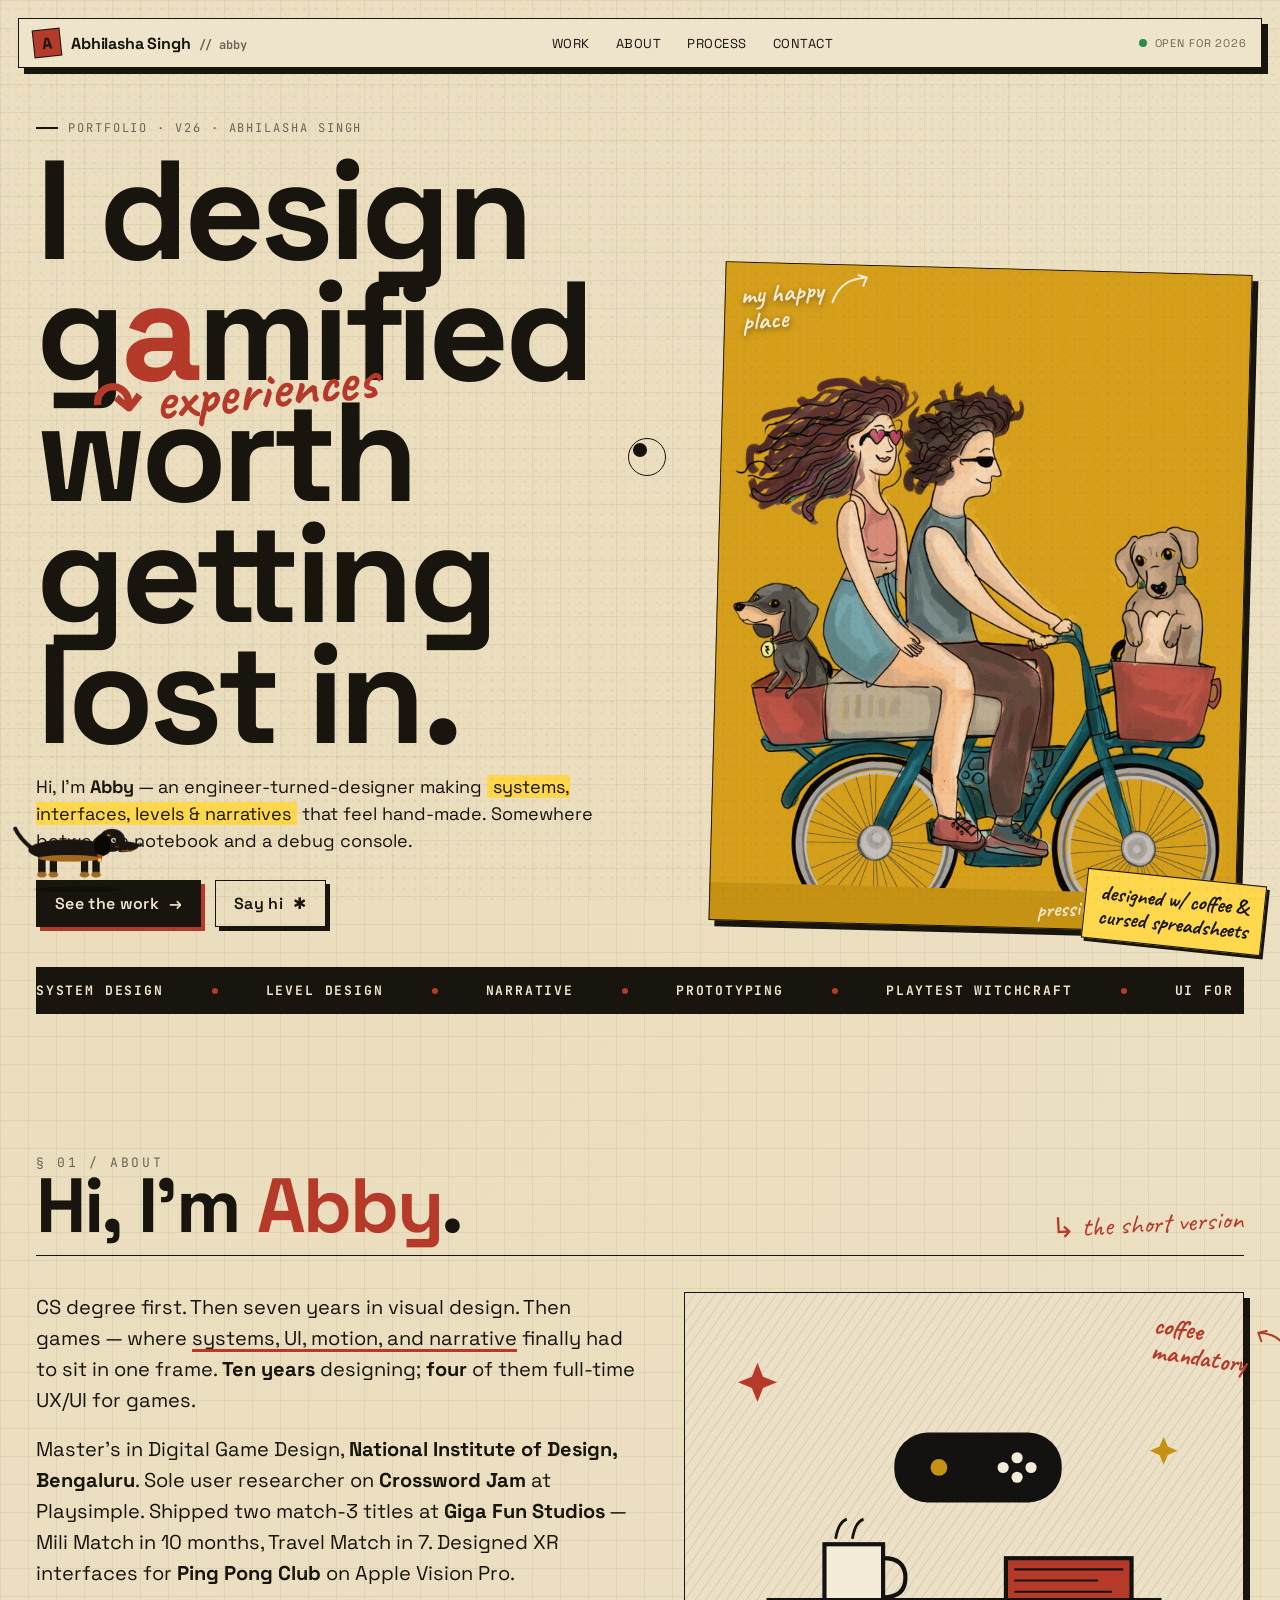
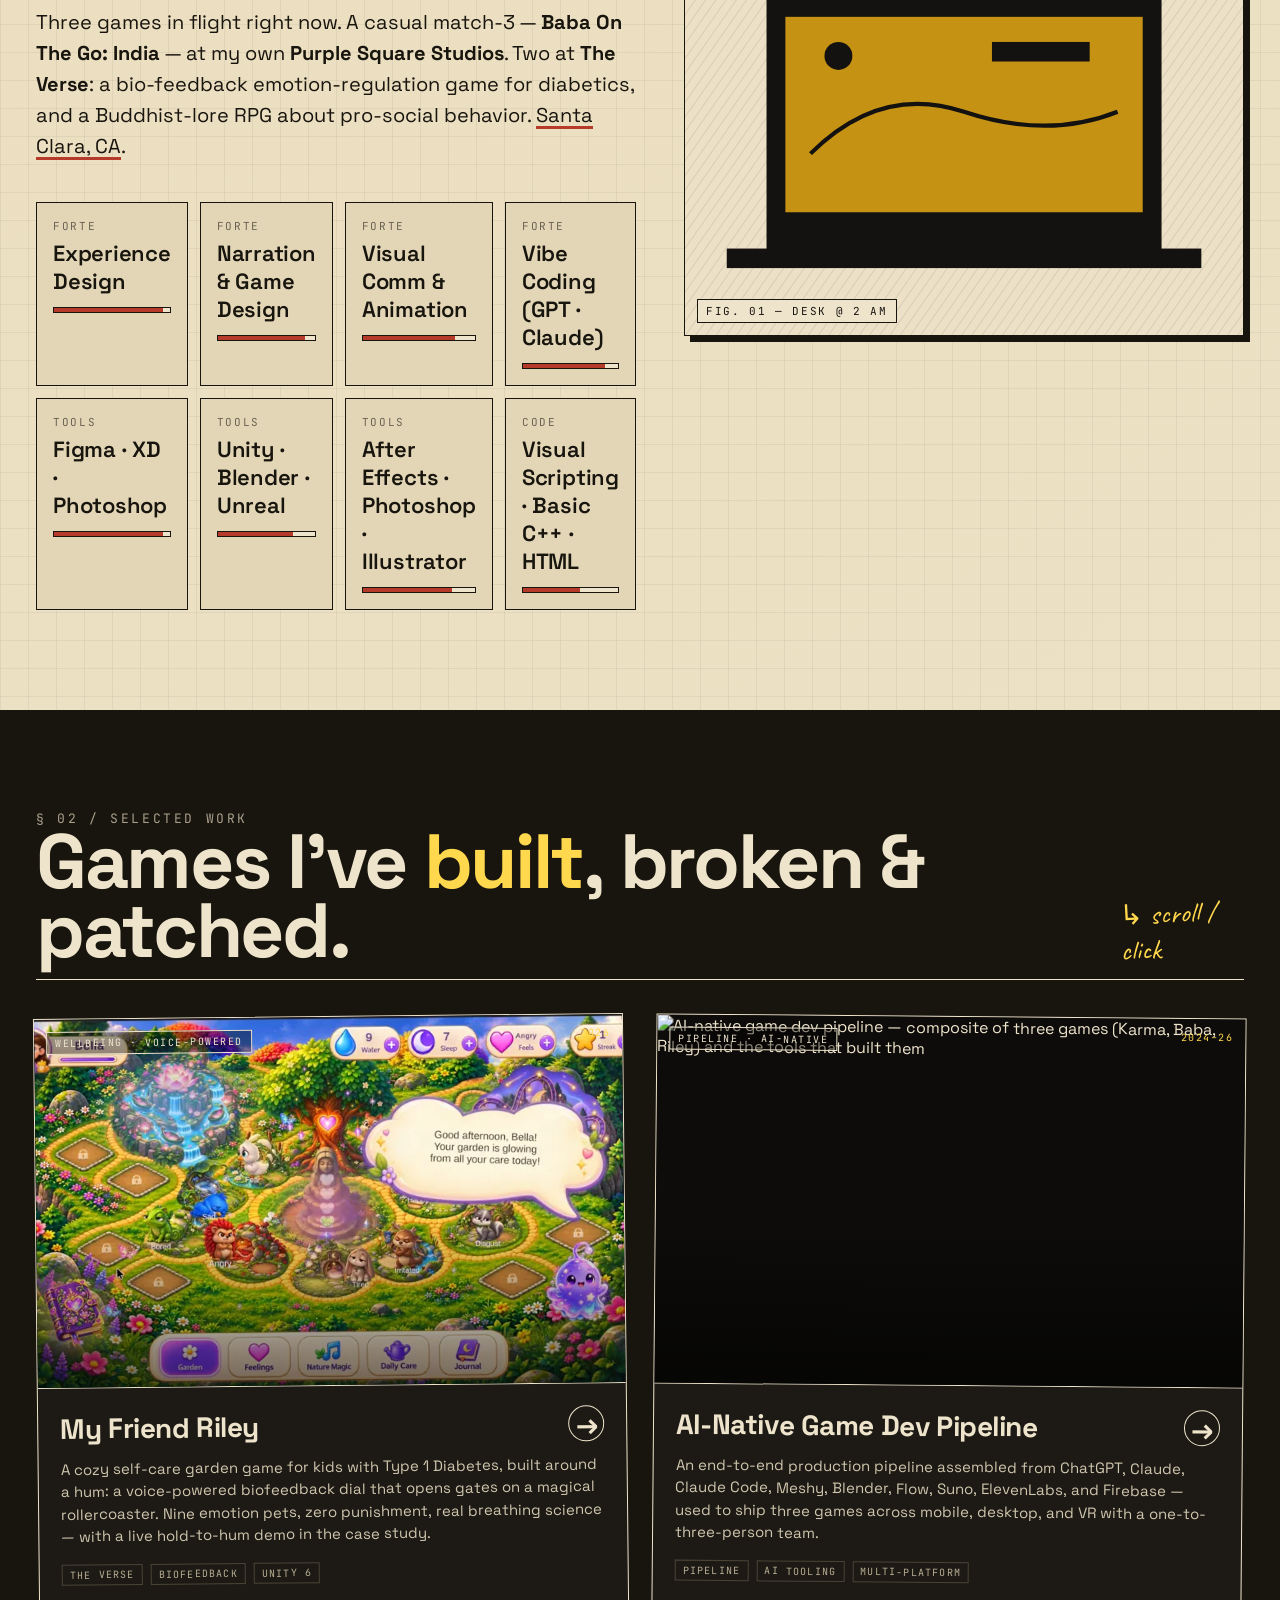
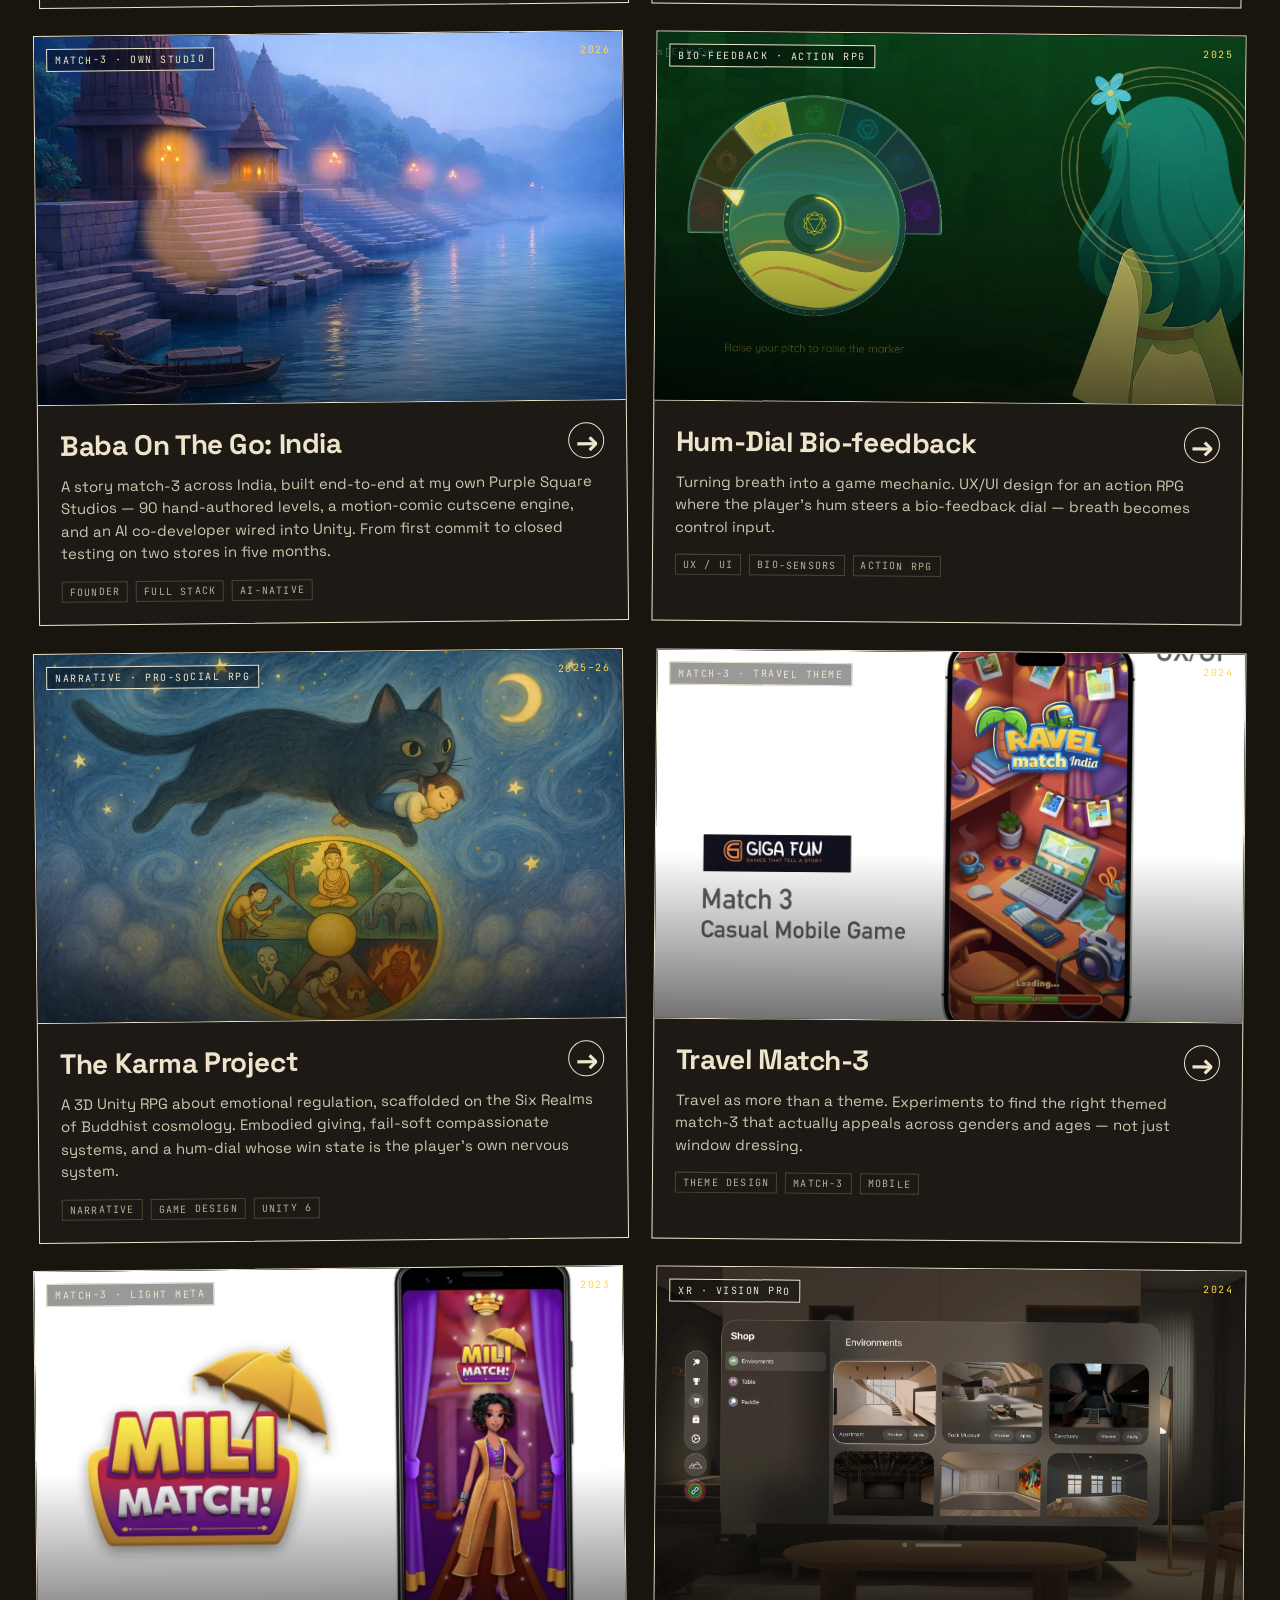
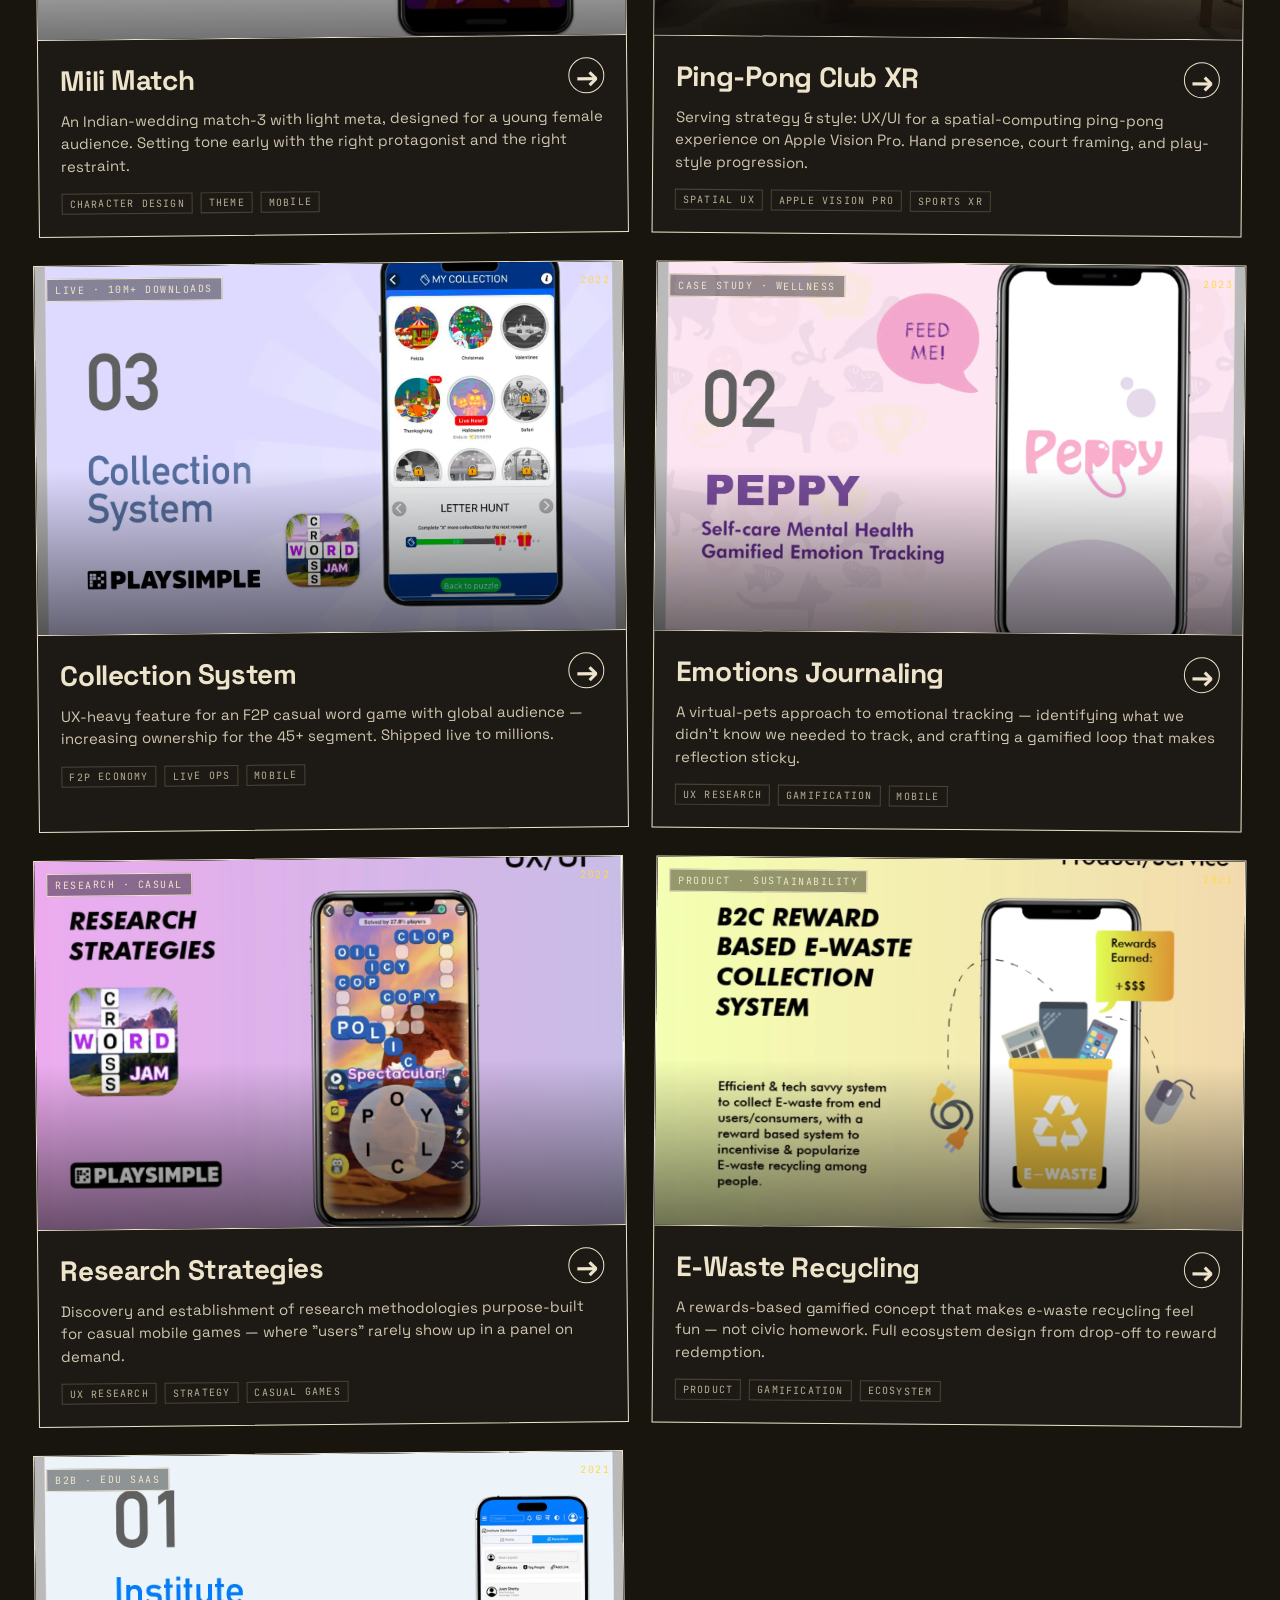
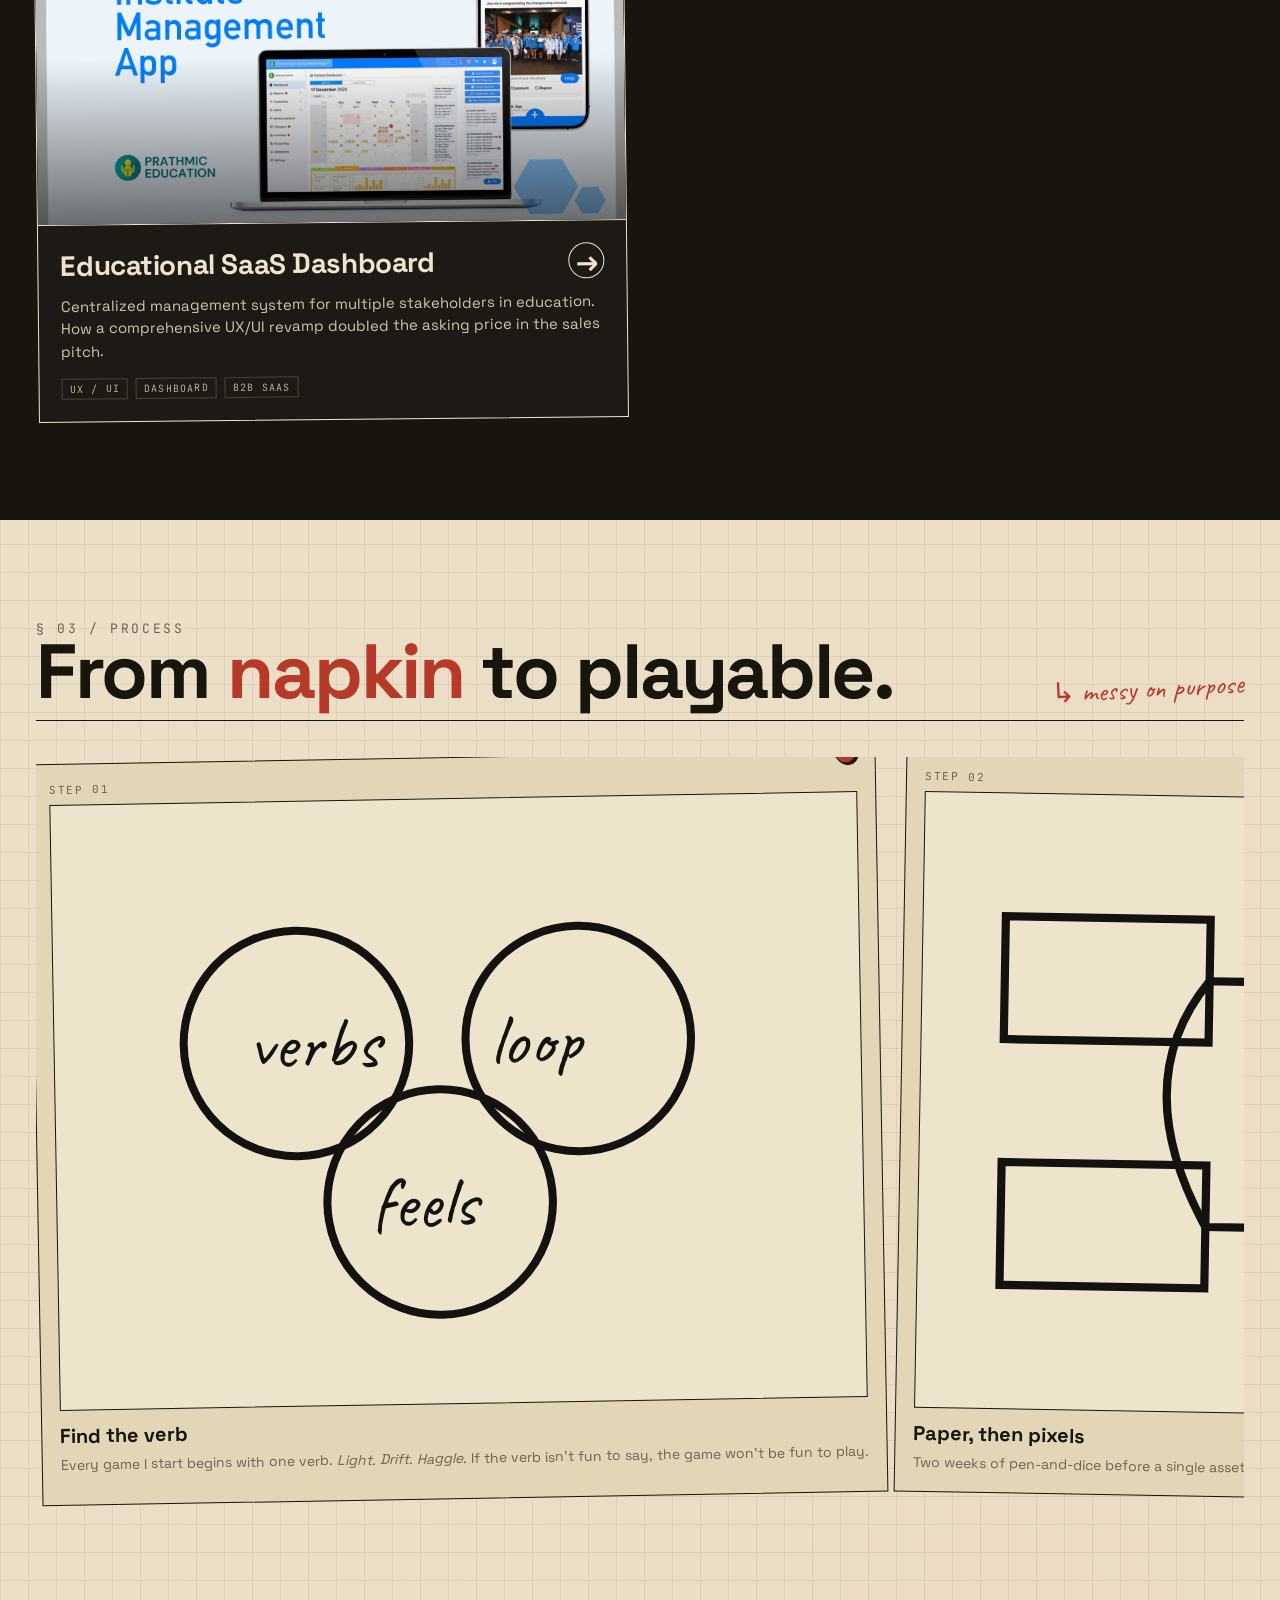
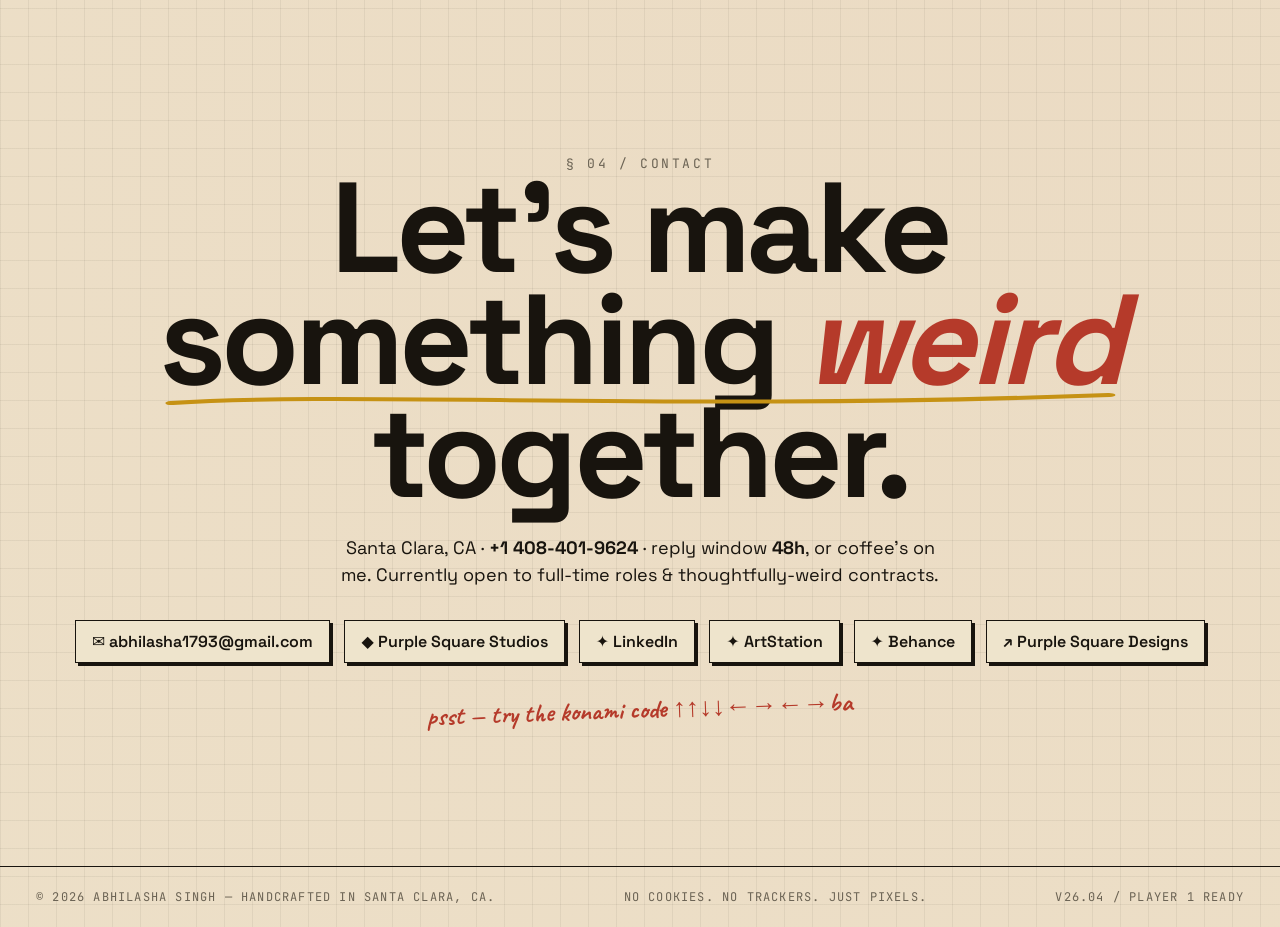
==== commit 0f75d966: "Move My Friend Riley project tile to top of grid Co-Authored-By: Claude Fable 5 <noreply@anthropic.c" ====
--- a/index.html
+++ b/index.html
@@ -575,7 +575,21 @@
   </div>
 
   <div class="proj-grid">
-    <!-- 00. AI-Native Game Dev Pipeline -->
+    <!-- 00. My Friend Riley (The Verse) -->
+    <a class="proj" data-hot href="case-studies/my-friend-riley.html">
+      <div class="art">
+        <img src="assets/case-studies/my-friend-riley/garden-banner-800.webp" alt="My Friend Riley — the living garden with emotion pets around the heart tree" loading="lazy" style="width:100%;height:100%;object-fit:cover;display:block"/>
+        <div class="tag mono">WELLBEING · VOICE-POWERED</div>
+        <div class="yr mono">2026</div>
+      </div>
+      <div class="body">
+        <div class="title">My Friend Riley <span class="go">→</span></div>
+        <p class="desc">A cozy self-care garden game for kids with Type 1 Diabetes, built around a hum: a voice-powered biofeedback dial that opens gates on a magical rollercoaster. Nine emotion pets, zero punishment, real breathing science — with a live hold-to-hum demo in the case study.</p>
+        <div class="meta"><span>The Verse</span><span>Biofeedback</span><span>Unity 6</span></div>
+      </div>
+    </a>
+
+    <!-- 00b. AI-Native Game Dev Pipeline -->
     <a class="proj" data-hot href="case-studies/ai-native-pipeline.html">
       <div class="art">
         <img src="assets/case-studies/ai-pipeline/hero.png" alt="AI-native game dev pipeline — composite of three games (Karma, Baba, Riley) and the tools that built them" loading="lazy" style="width:100%;height:100%;object-fit:cover;display:block"/>
@@ -600,20 +614,6 @@
         <div class="title">Baba On The Go: India <span class="go">→</span></div>
         <p class="desc">A story match-3 across India, built end-to-end at my own Purple Square Studios — 90 hand-authored levels, a motion-comic cutscene engine, and an AI co-developer wired into Unity. From first commit to closed testing on two stores in five months.</p>
         <div class="meta"><span>Founder</span><span>Full stack</span><span>AI-native</span></div>
-      </div>
-    </a>
-
-    <!-- 00c. My Friend Riley (The Verse) -->
-    <a class="proj" data-hot href="case-studies/my-friend-riley.html">
-      <div class="art">
-        <img src="assets/case-studies/my-friend-riley/garden-banner-800.webp" alt="My Friend Riley — the living garden with emotion pets around the heart tree" loading="lazy" style="width:100%;height:100%;object-fit:cover;display:block"/>
-        <div class="tag mono">WELLBEING · VOICE-POWERED</div>
-        <div class="yr mono">2026</div>
-      </div>
-      <div class="body">
-        <div class="title">My Friend Riley <span class="go">→</span></div>
-        <p class="desc">A cozy self-care garden game for kids with Type 1 Diabetes, built around a hum: a voice-powered biofeedback dial that opens gates on a magical rollercoaster. Nine emotion pets, zero punishment, real breathing science — with a live hold-to-hum demo in the case study.</p>
-        <div class="meta"><span>The Verse</span><span>Biofeedback</span><span>Unity 6</span></div>
       </div>
     </a>
 
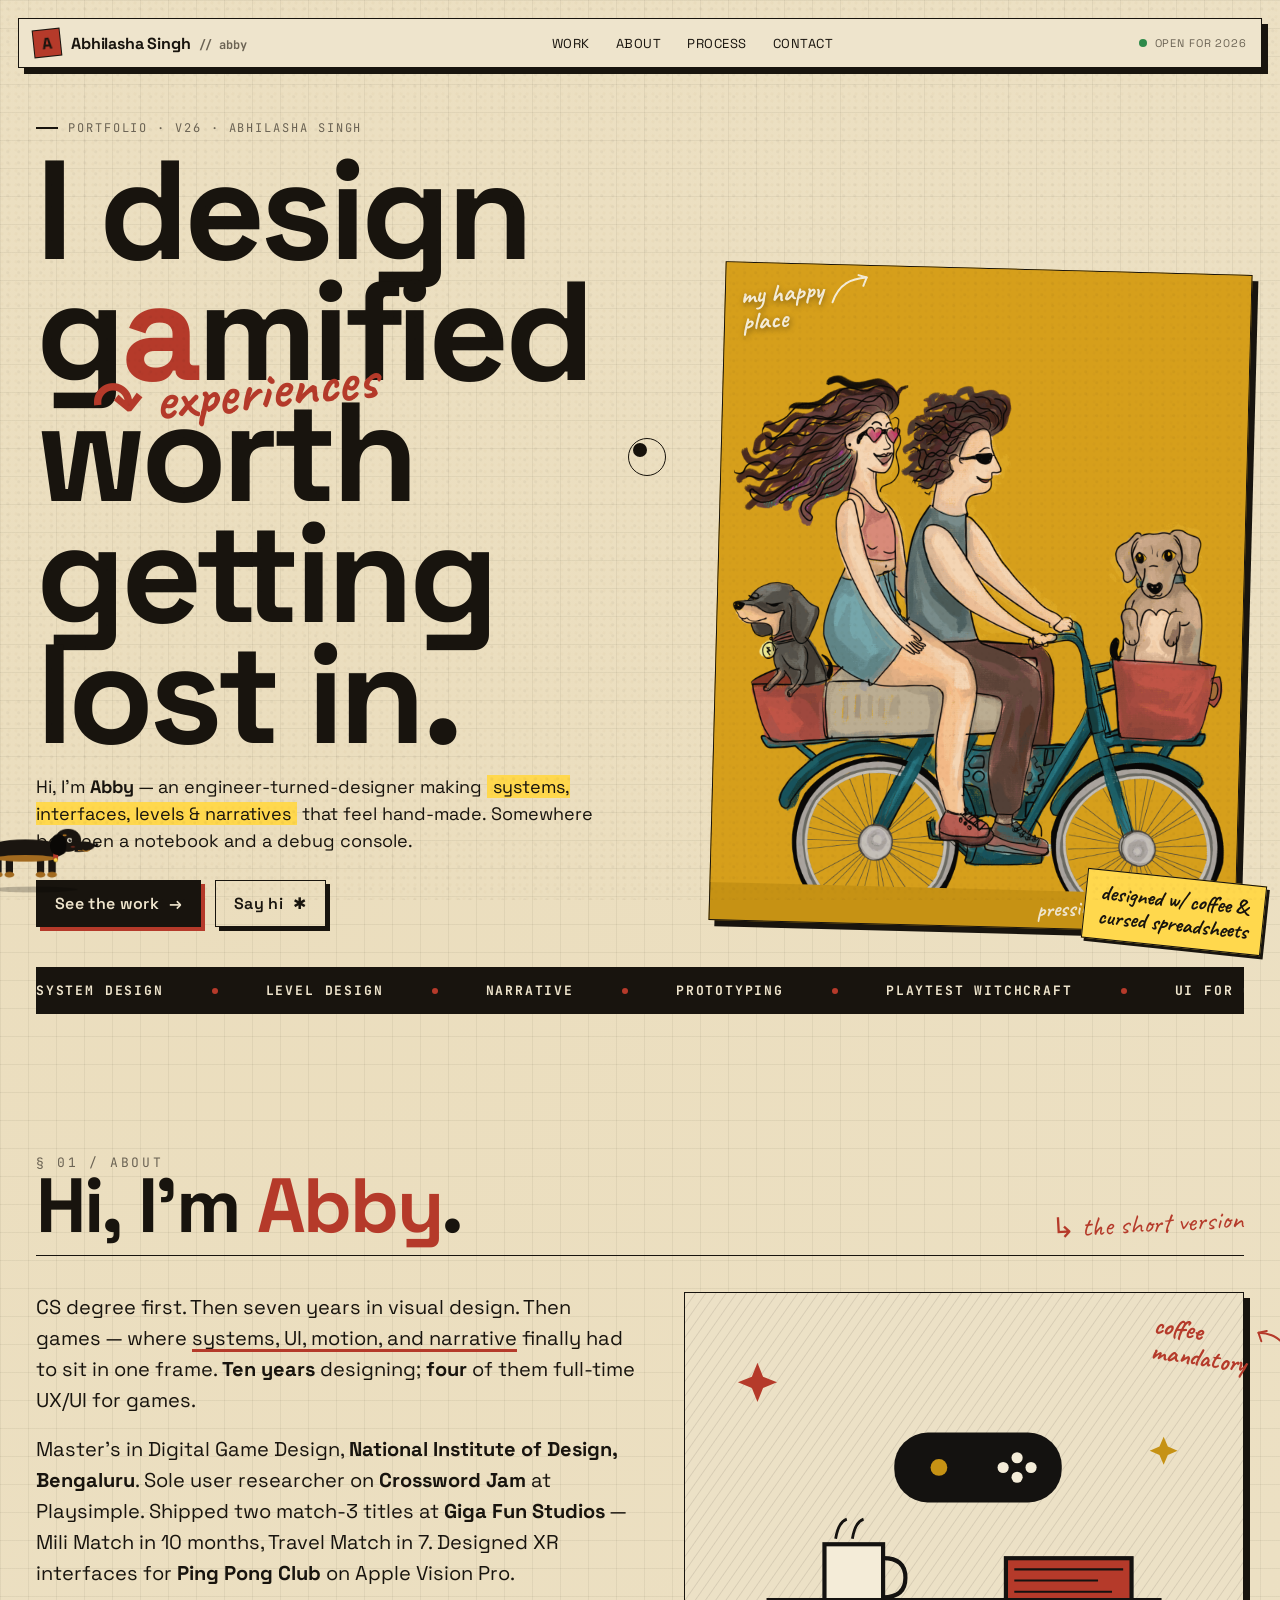
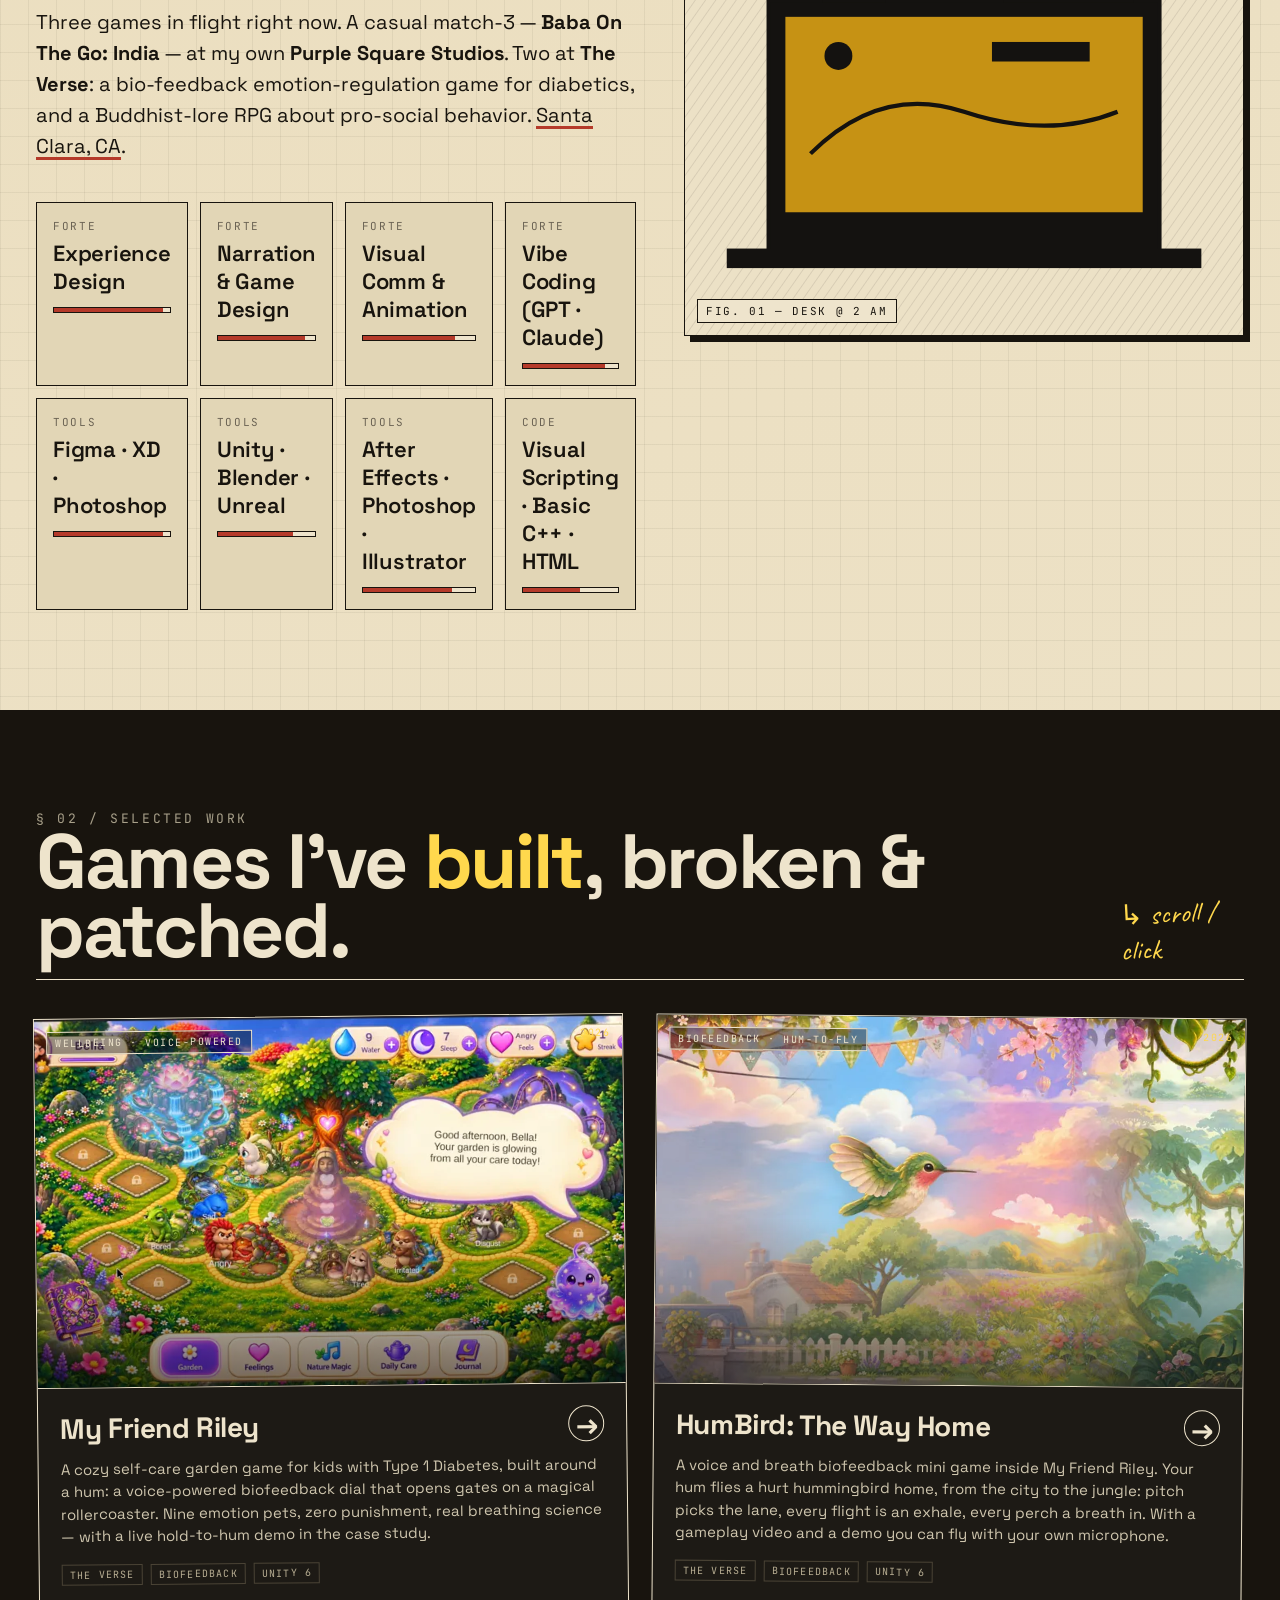
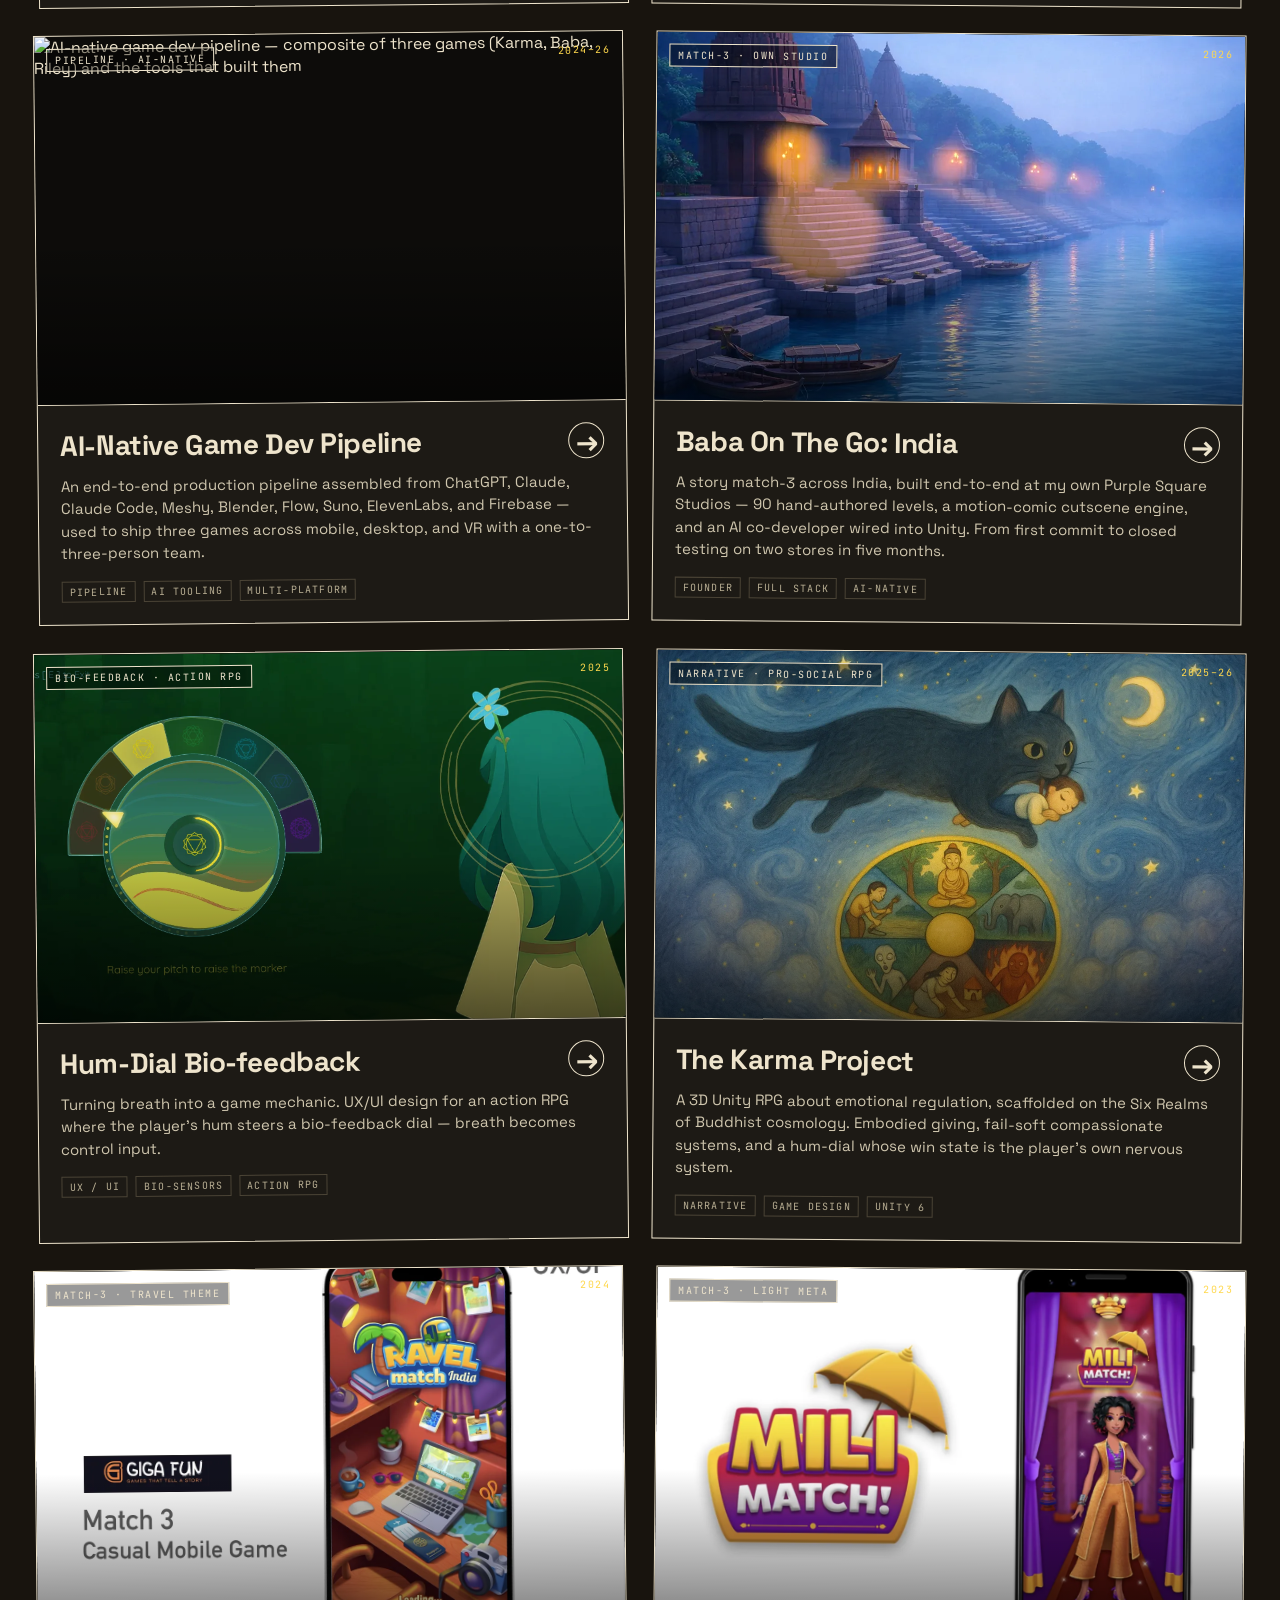
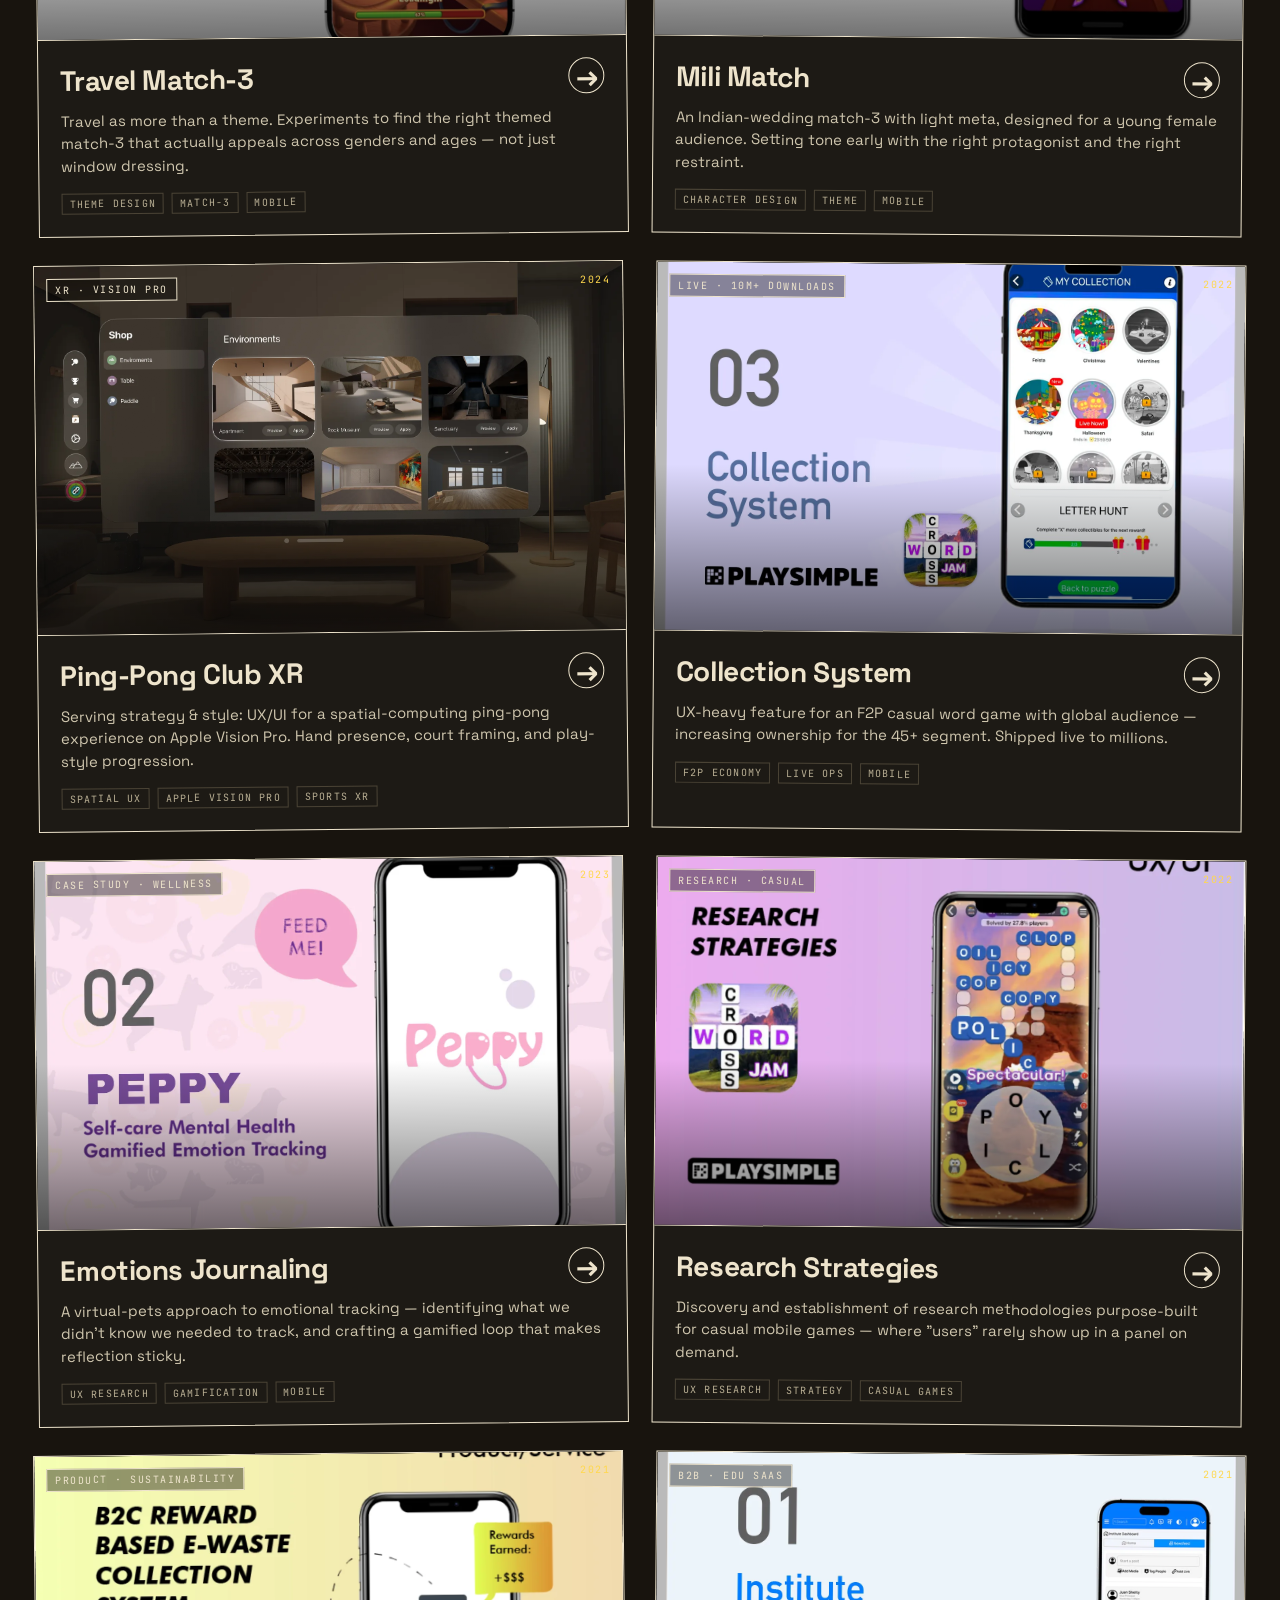
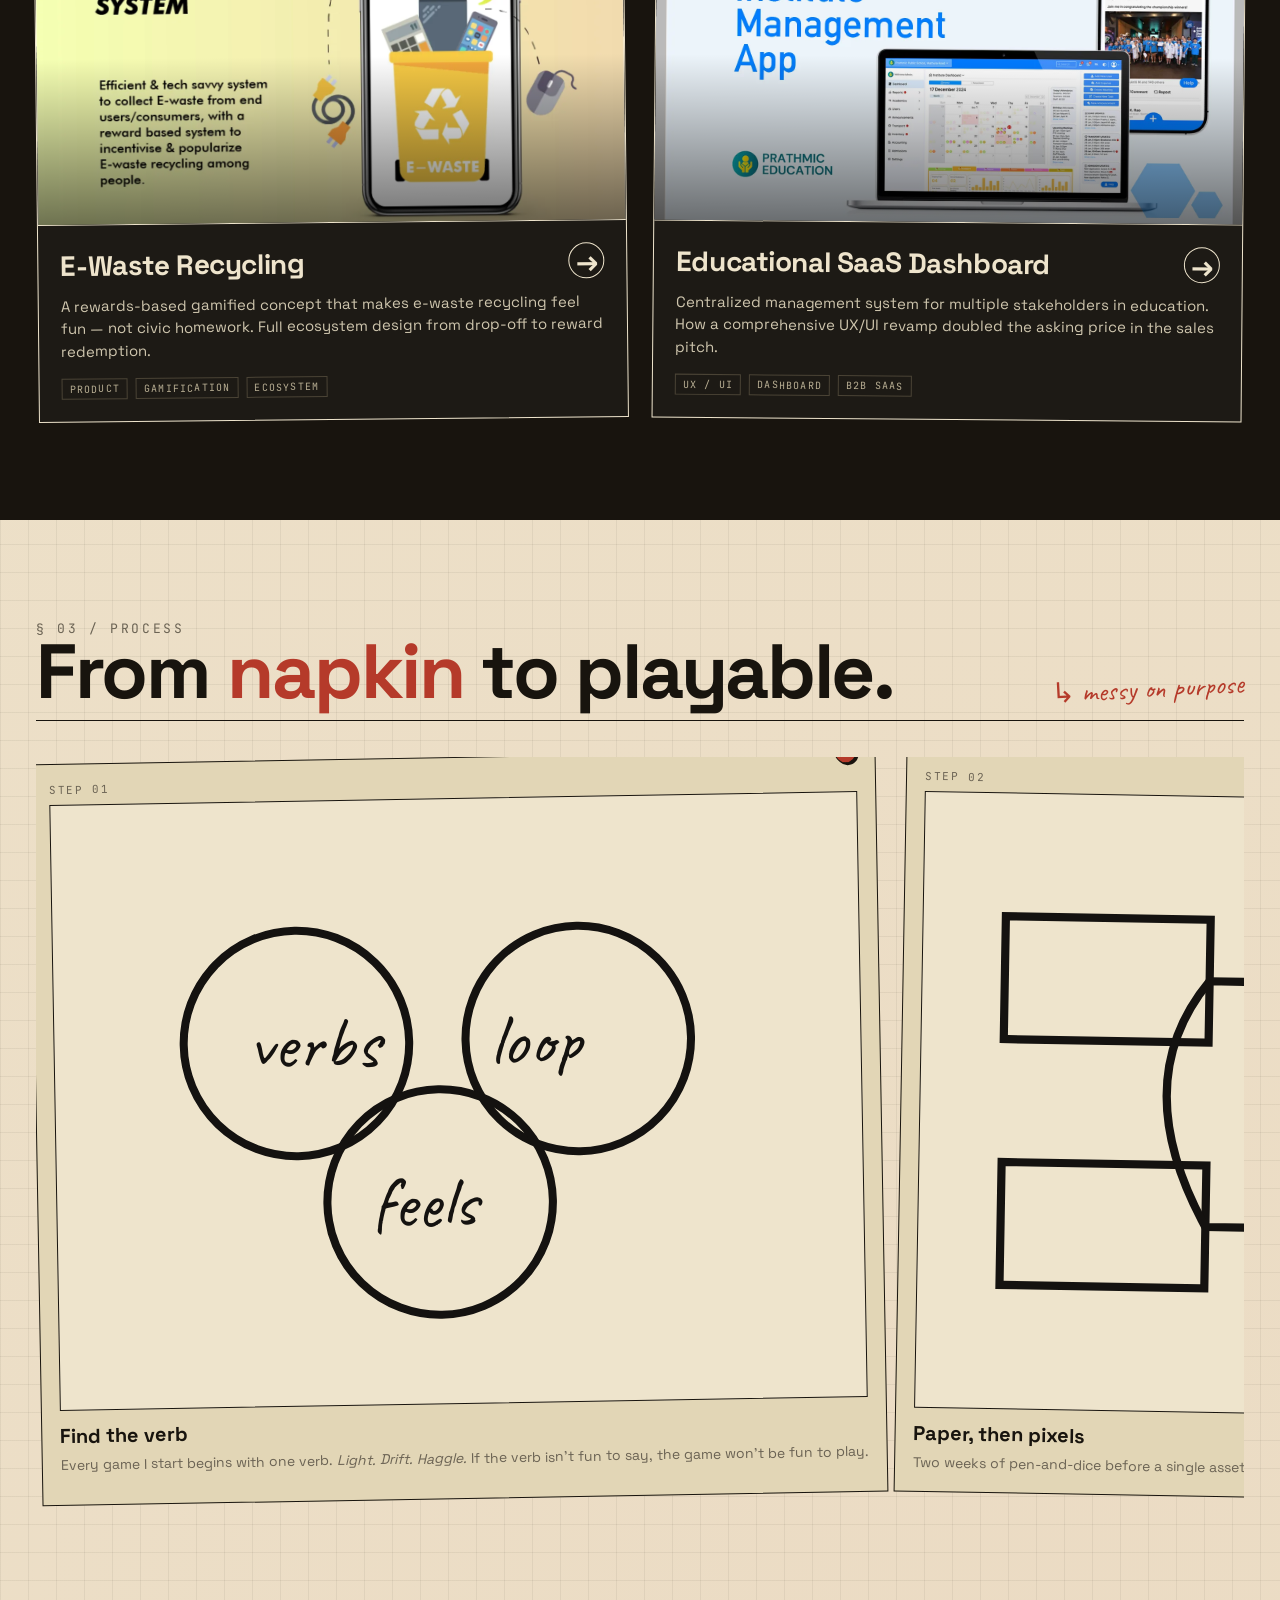
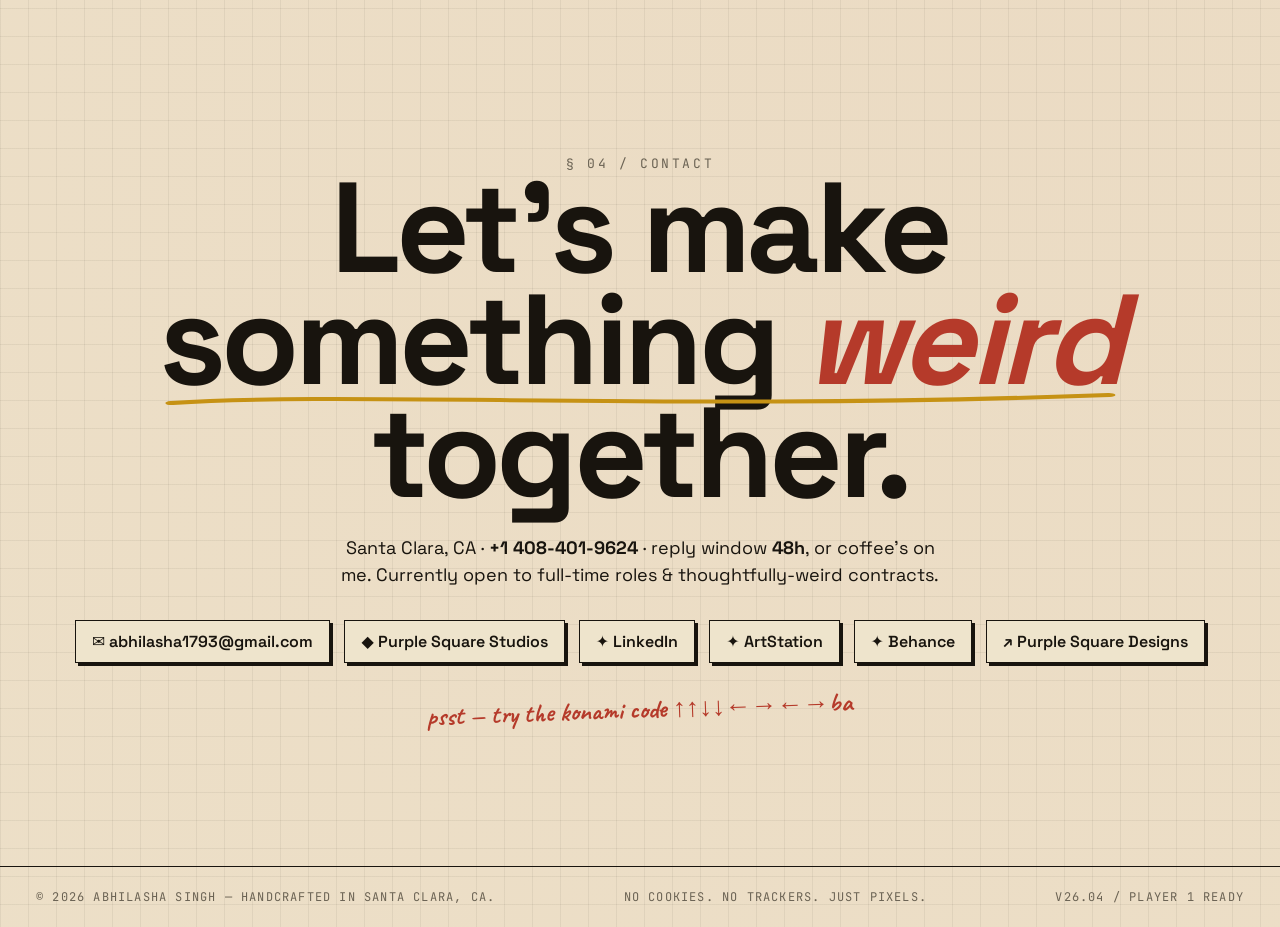
==== commit da247ef9: "Add HumBird case study: biofeedback hum-to-fly mini game, mic demo, gameplay video - New case study " ====
--- a/index.html
+++ b/index.html
@@ -585,6 +585,20 @@
       <div class="body">
         <div class="title">My Friend Riley <span class="go">→</span></div>
         <p class="desc">A cozy self-care garden game for kids with Type 1 Diabetes, built around a hum: a voice-powered biofeedback dial that opens gates on a magical rollercoaster. Nine emotion pets, zero punishment, real breathing science — with a live hold-to-hum demo in the case study.</p>
+        <div class="meta"><span>The Verse</span><span>Biofeedback</span><span>Unity 6</span></div>
+      </div>
+    </a>
+
+    <!-- 00a. HumBird: The Way Home (mini game inside My Friend Riley) -->
+    <a class="proj" data-hot href="case-studies/humbird.html">
+      <div class="art">
+        <img src="assets/case-studies/humbird/hero-journey-800.webp" alt="HumBird — a hummingbird flying from a grey city through suburbs and a flower meadow to a jungle canopy" loading="lazy" style="width:100%;height:100%;object-fit:cover;display:block"/>
+        <div class="tag mono">BIOFEEDBACK · HUM-TO-FLY</div>
+        <div class="yr mono">2026</div>
+      </div>
+      <div class="body">
+        <div class="title">HumBird: The Way Home <span class="go">→</span></div>
+        <p class="desc">A voice and breath biofeedback mini game inside My Friend Riley. Your hum flies a hurt hummingbird home, from the city to the jungle: pitch picks the lane, every flight is an exhale, every perch a breath in. With a gameplay video and a demo you can fly with your own microphone.</p>
         <div class="meta"><span>The Verse</span><span>Biofeedback</span><span>Unity 6</span></div>
       </div>
     </a>
